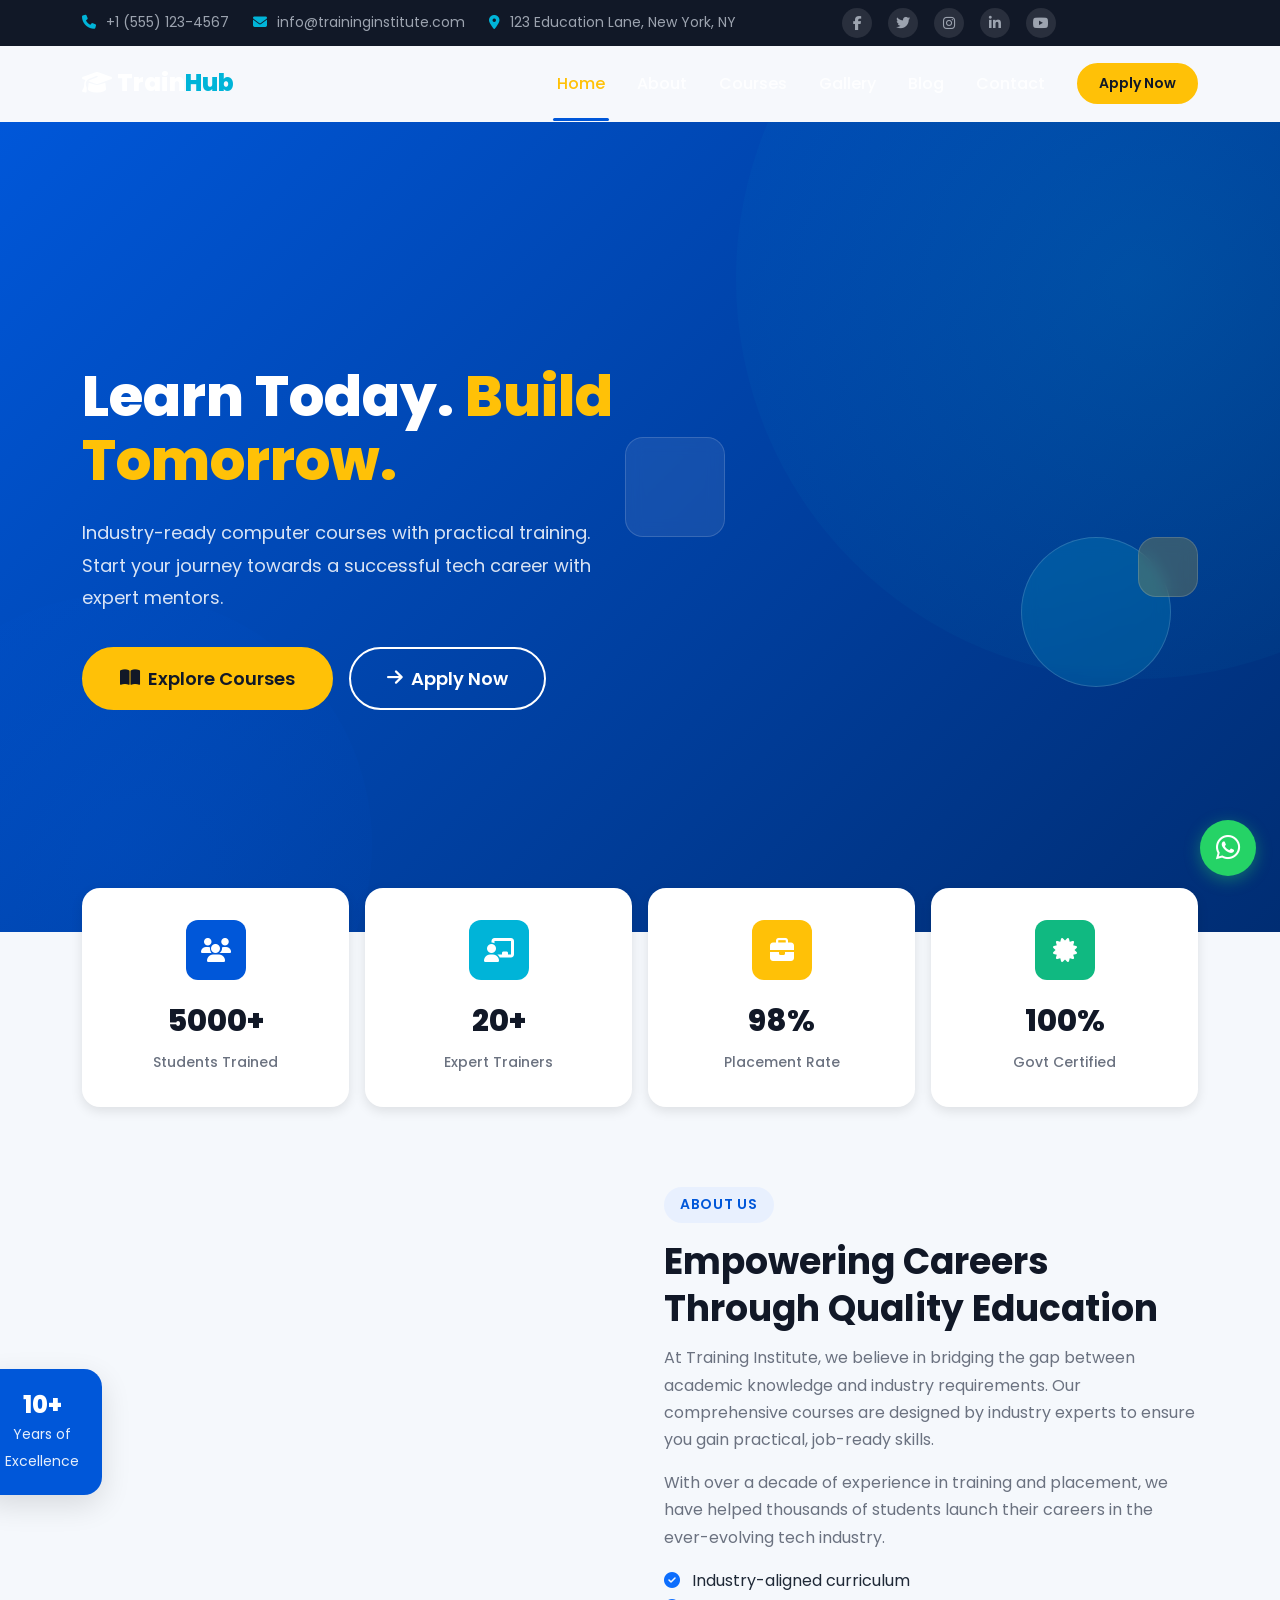
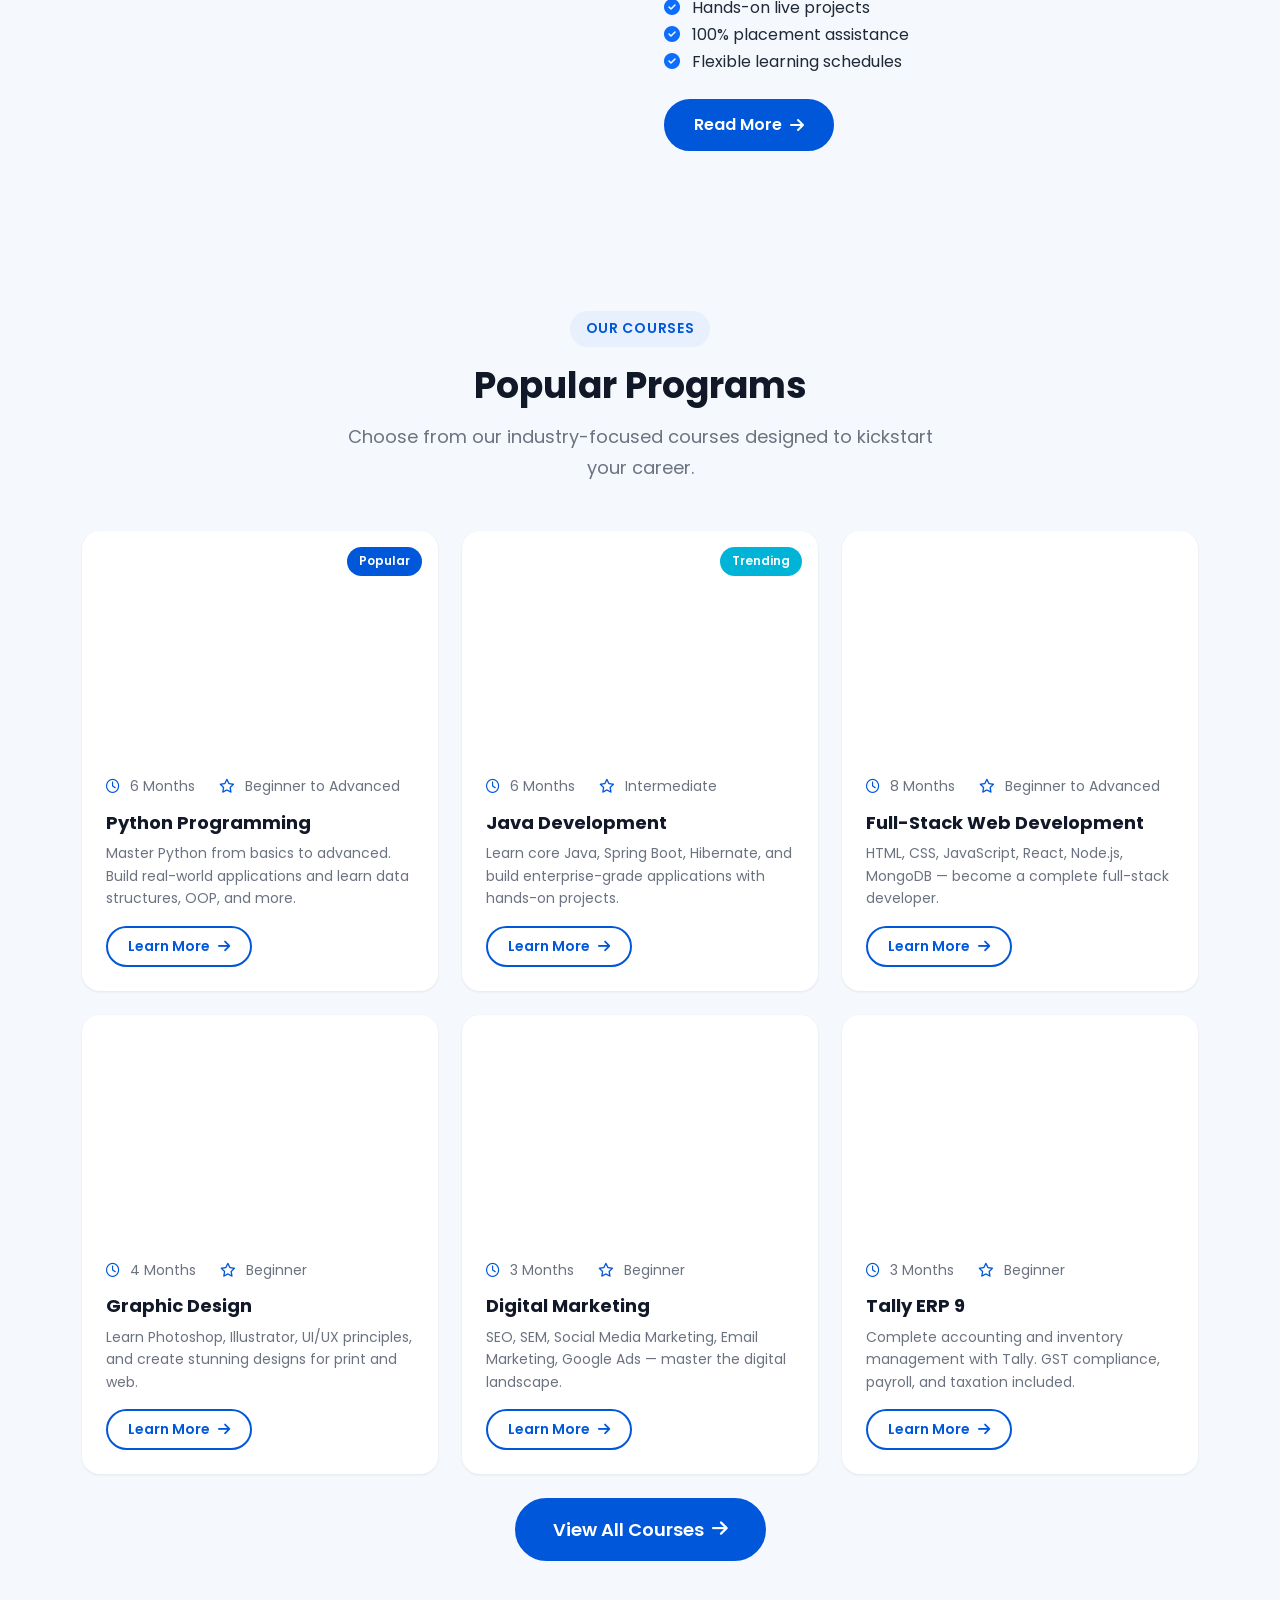
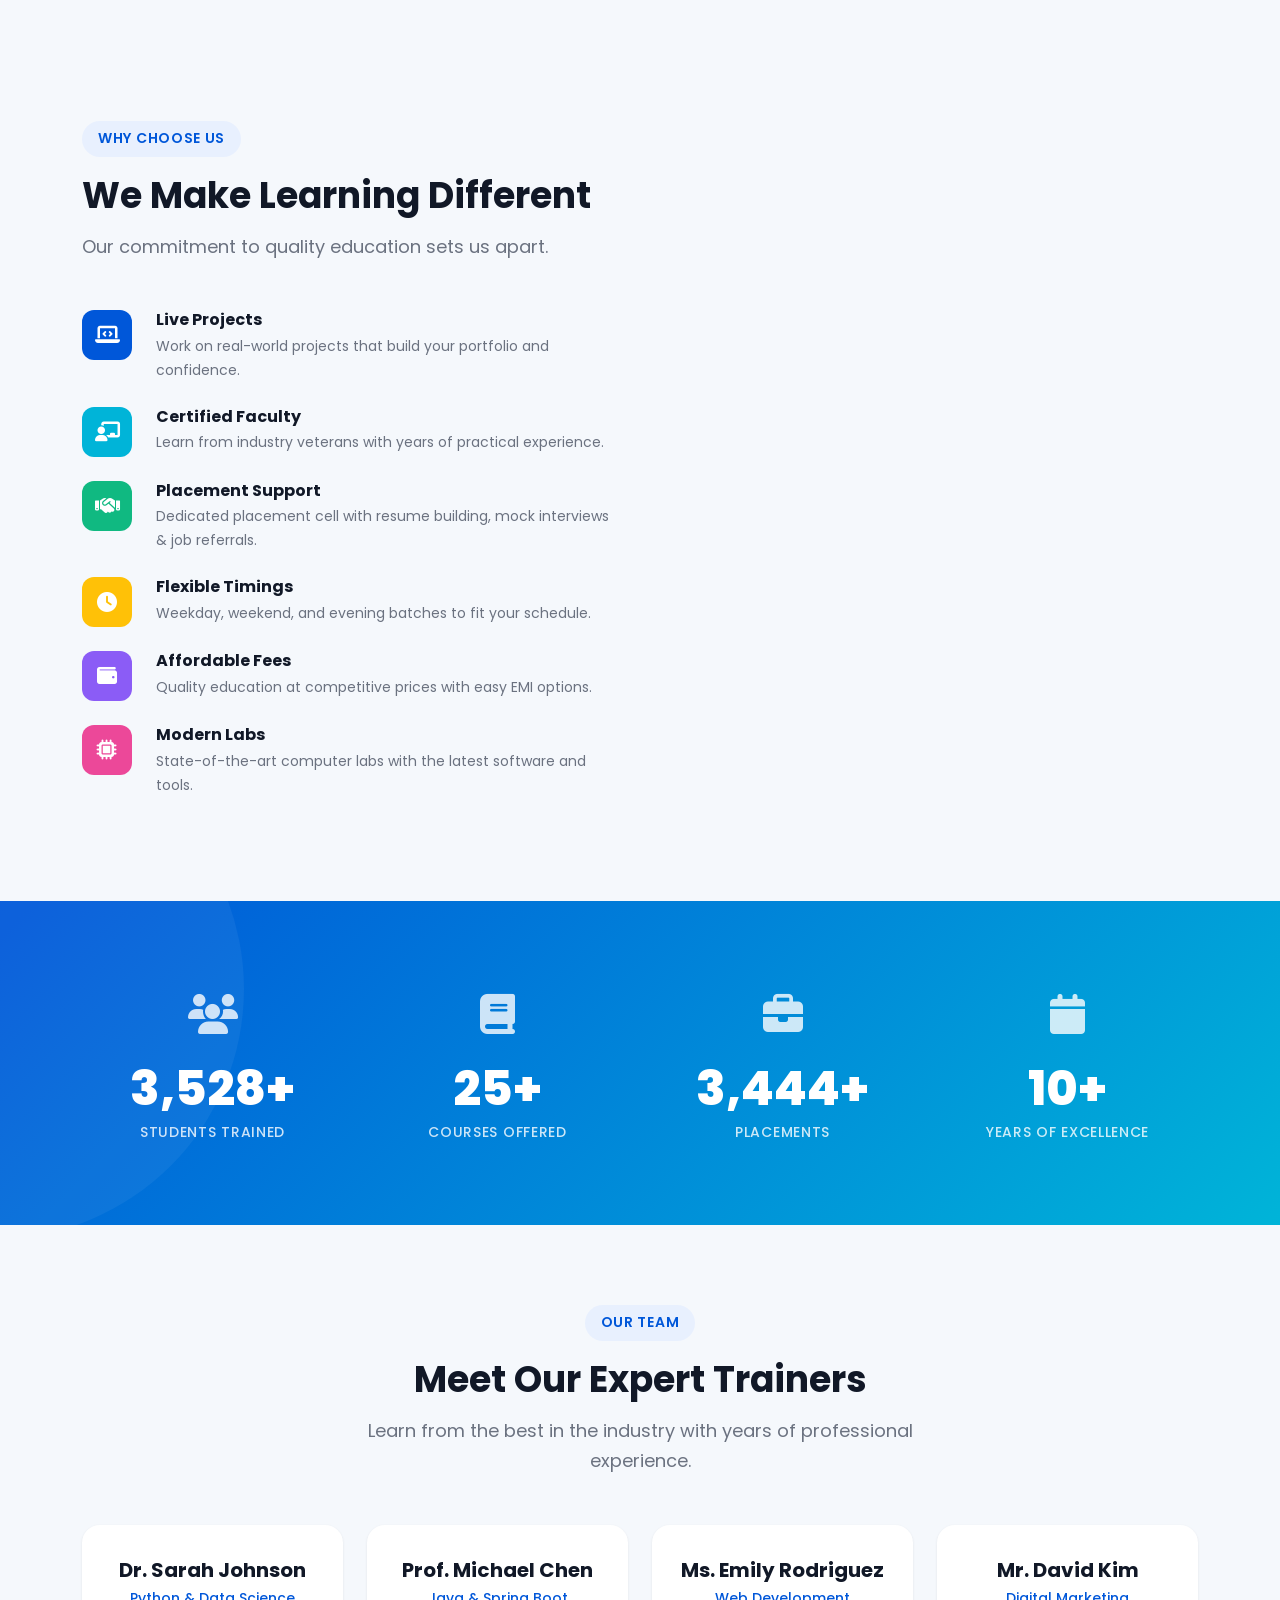
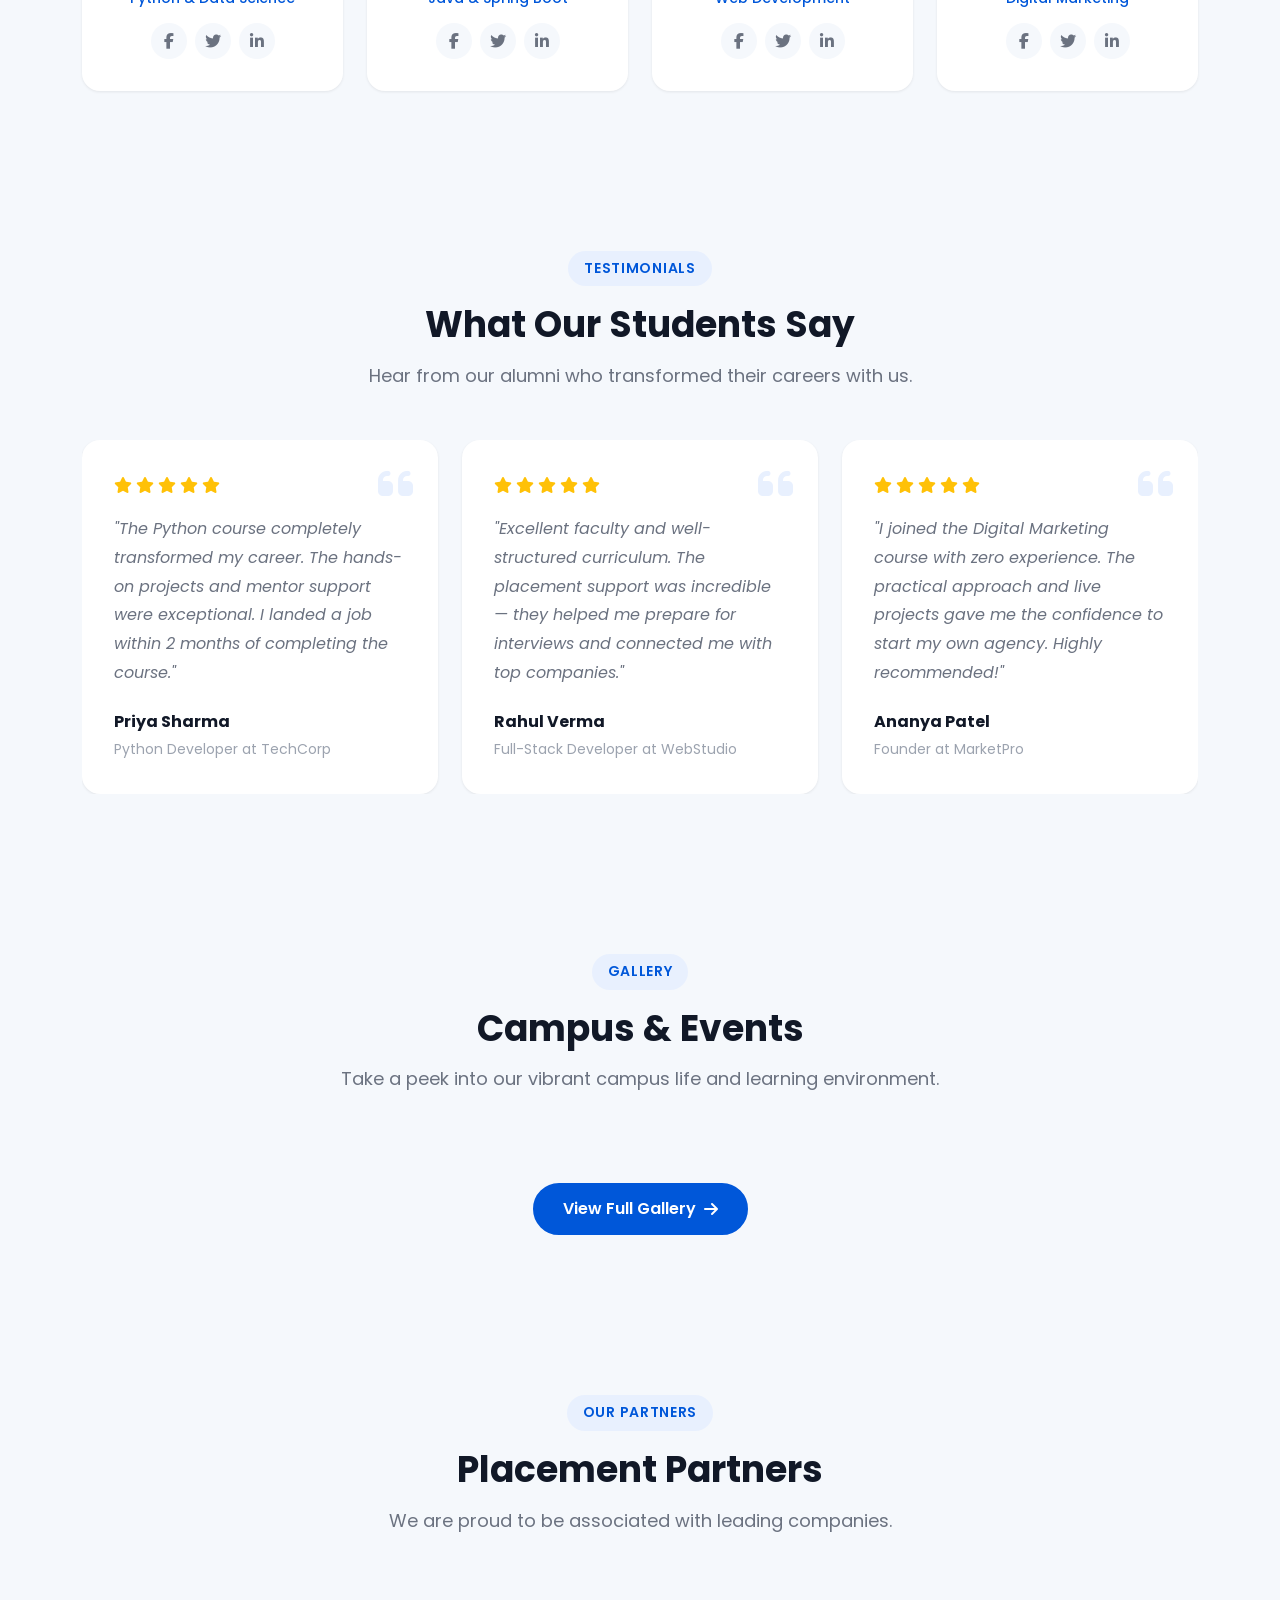
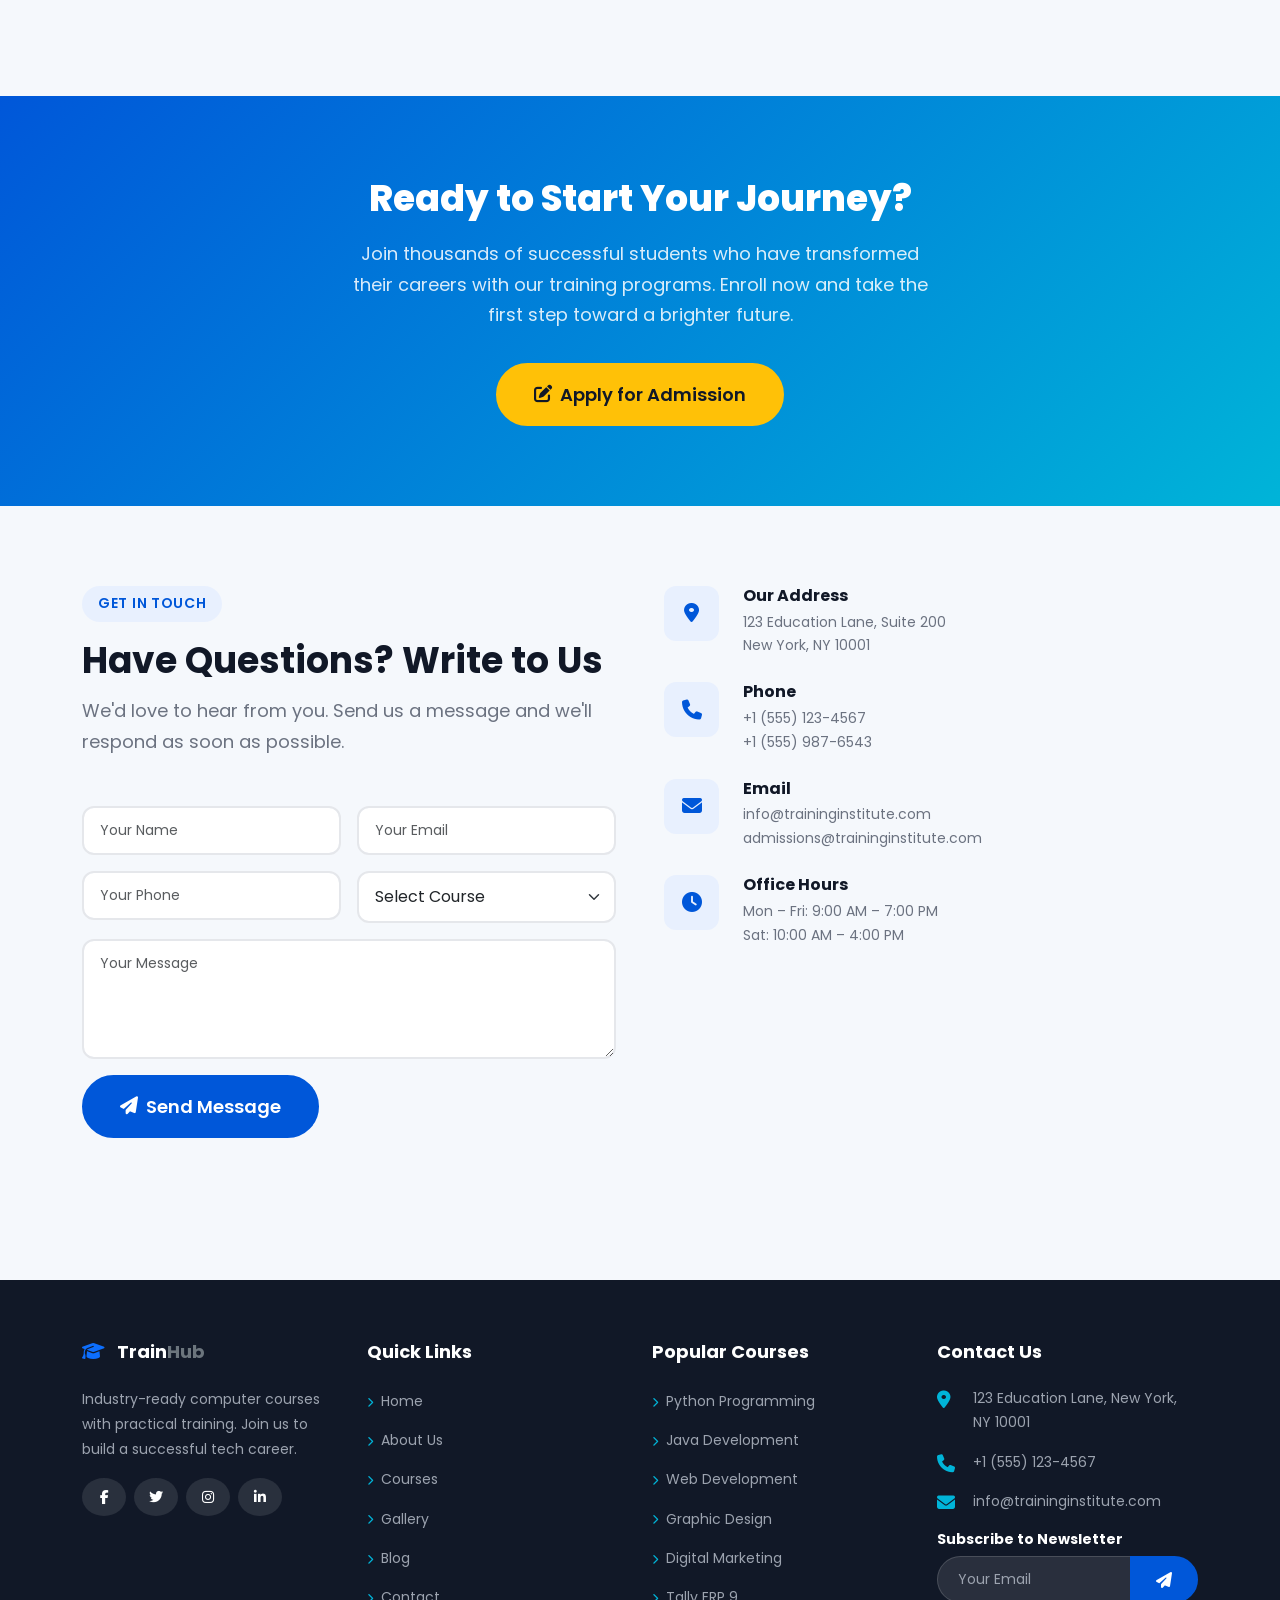
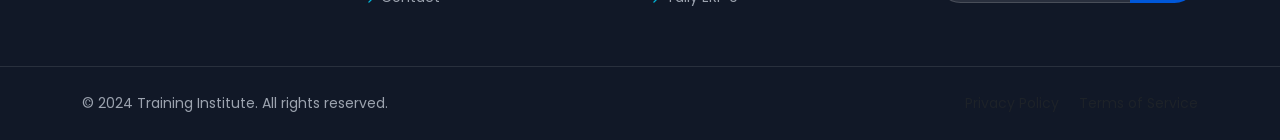
==== index.html @ 0fa5b9a8 "phase 1" ====
<!DOCTYPE html>
<html lang="en">
<head>
  <meta charset="UTF-8">
  <meta name="viewport" content="width=device-width, initial-scale=1.0">
  <meta name="description" content="Industry-ready computer courses with practical training. Join the leading training institute for Python, Java, Web Development and more.">
  <meta name="keywords" content="training institute, computer courses, python, java, web development, graphic design, digital marketing">
  <meta name="author" content="Training Institute">

  <!-- Open Graph -->
  <meta property="og:title" content="Training Institute - Learn Today. Build Tomorrow.">
  <meta property="og:description" content="Industry-ready computer courses with practical training.">
  <meta property="og:type" content="website">
  <meta property="og:url" content="https://traininginstitute.com">
  <meta property="og:image" content="assets/images/og-image.jpg">

  <!-- Favicon -->
  <link rel="icon" type="image/svg+xml" href="favicon.svg">

  <!-- Google Fonts: Poppins -->
  <link rel="preconnect" href="https://fonts.googleapis.com">
  <link rel="preconnect" href="https://fonts.gstatic.com" crossorigin>
  <link href="https://fonts.googleapis.com/css2?family=Poppins:wght@300;400;500;600;700;800;900&display=swap" rel="stylesheet">

  <!-- Bootstrap 5.3 CSS -->
  <link href="https://cdn.jsdelivr.net/npm/bootstrap@5.3.3/dist/css/bootstrap.min.css" rel="stylesheet">

  <!-- Font Awesome 6 -->
  <link rel="stylesheet" href="https://cdnjs.cloudflare.com/ajax/libs/font-awesome/6.5.1/css/all.min.css">

  <!-- Swiper CSS -->
  <link rel="stylesheet" href="https://cdn.jsdelivr.net/npm/swiper@11/swiper-bundle.min.css">

  <!-- AOS CSS -->
  <link href="https://unpkg.com/aos@2.3.1/dist/aos.css" rel="stylesheet">

  <!-- Main Stylesheet -->
  <link rel="stylesheet" href="assets/css/style.css">

  <title>Training Institute - Learn Today. Build Tomorrow.</title>
</head>
<body>

  <!-- ============================================================
       LOADING SPINNER (Preloader)
       ============================================================ -->
  <div class="loading-spinner">
    <div class="spinner"></div>
  </div>

  <!-- ============================================================
       TOP BAR
       ============================================================ -->
  <div class="top-bar d-none d-md-block">
    <div class="container">
      <div class="row align-items-center">
        <div class="col-md-8">
          <div class="contact-info">
            <span><i class="fa-solid fa-phone"></i> +1 (555) 123-4567</span>
            <span><i class="fa-solid fa-envelope"></i> info@traininginstitute.com</span>
            <span><i class="fa-solid fa-location-dot"></i> 123 Education Lane, New York, NY</span>
          </div>
        </div>
        <div class="col-md-4 text-end">
          <div class="social-links">
            <a href="#" aria-label="Facebook"><i class="fa-brands fa-facebook-f"></i></a>
            <a href="#" aria-label="Twitter"><i class="fa-brands fa-twitter"></i></a>
            <a href="#" aria-label="Instagram"><i class="fa-brands fa-instagram"></i></a>
            <a href="#" aria-label="LinkedIn"><i class="fa-brands fa-linkedin-in"></i></a>
            <a href="#" aria-label="YouTube"><i class="fa-brands fa-youtube"></i></a>
          </div>
        </div>
      </div>
    </div>
  </div>

  <!-- ============================================================
       NAVBAR (Sticky, Glassmorphism)
       ============================================================ -->
  <nav class="navbar navbar-expand-lg main-navbar" aria-label="Main navigation">
    <div class="container">
      <a class="navbar-brand" href="index.html">
        <i class="fa-solid fa-graduation-cap"></i> Train<span>Hub</span>
      </a>
      <button class="navbar-toggler" type="button" data-bs-toggle="collapse" data-bs-target="#mainNav" aria-controls="mainNav" aria-expanded="false" aria-label="Toggle navigation">
        <i class="fa-solid fa-bars"></i>
      </button>
      <div class="collapse navbar-collapse" id="mainNav">
        <ul class="navbar-nav ms-auto align-items-lg-center">
          <li class="nav-item"><a class="nav-link active" href="index.html">Home</a></li>
          <li class="nav-item"><a class="nav-link" href="about.html">About</a></li>
          <li class="nav-item"><a class="nav-link" href="courses.html">Courses</a></li>
          <li class="nav-item"><a class="nav-link" href="gallery.html">Gallery</a></li>
          <li class="nav-item"><a class="nav-link" href="blog.html">Blog</a></li>
          <li class="nav-item"><a class="nav-link" href="contact.html">Contact</a></li>
          <li class="nav-item nav-cta">
            <a href="contact.html" class="btn btn-accent btn-sm">Apply Now</a>
          </li>
        </ul>
      </div>
    </div>
  </nav>

  <!-- ============================================================
       SECTION 1: HERO
       ============================================================ -->
  <section class="hero-section" id="home">
    <div class="container">
      <div class="row align-items-center">
        <div class="col-lg-6">
          <div class="hero-content" data-aos="fade-up">
            <h1 class="hero-title">Learn Today. <span>Build Tomorrow.</span></h1>
            <p class="hero-text">
              Industry-ready computer courses with practical training. 
              Start your journey towards a successful tech career with expert mentors.
            </p>
            <div class="hero-buttons">
              <a href="courses.html" class="btn btn-accent btn-lg">
                <i class="fa-solid fa-book-open"></i> Explore Courses
              </a>
              <a href="contact.html" class="btn btn-secondary btn-lg">
                <i class="fa-solid fa-arrow-right"></i> Apply Now
              </a>
            </div>
          </div>
        </div>
        <div class="col-lg-6">
          <div class="hero-image" data-aos="fade-left" data-aos-delay="200">
            <img src="assets/images/hero-student.jpg" alt="Students learning" onerror="this.style.display='none'">
            <div class="hero-shape hero-shape-1"></div>
            <div class="hero-shape hero-shape-2"></div>
            <div class="hero-shape hero-shape-3"></div>
          </div>
        </div>
      </div>
    </div>
  </section>

  <!-- ============================================================
       SECTION 2: TRUST STRIP (Features/Stats)
       ============================================================ -->
  <section class="trust-strip">
    <div class="container">
      <div class="row g-3">
        <div class="col-6 col-md-3" data-aos="fade-up" data-aos-delay="0">
          <div class="trust-card">
            <div class="trust-icon blue"><i class="fa-solid fa-users"></i></div>
            <div class="trust-number">5000+</div>
            <div class="trust-label">Students Trained</div>
          </div>
        </div>
        <div class="col-6 col-md-3" data-aos="fade-up" data-aos-delay="100">
          <div class="trust-card">
            <div class="trust-icon cyan"><i class="fa-solid fa-chalkboard-user"></i></div>
            <div class="trust-number">20+</div>
            <div class="trust-label">Expert Trainers</div>
          </div>
        </div>
        <div class="col-6 col-md-3" data-aos="fade-up" data-aos-delay="200">
          <div class="trust-card">
            <div class="trust-icon amber"><i class="fa-solid fa-briefcase"></i></div>
            <div class="trust-number">98%</div>
            <div class="trust-label">Placement Rate</div>
          </div>
        </div>
        <div class="col-6 col-md-3" data-aos="fade-up" data-aos-delay="300">
          <div class="trust-card">
            <div class="trust-icon green"><i class="fa-solid fa-certificate"></i></div>
            <div class="trust-number">100%</div>
            <div class="trust-label">Govt Certified</div>
          </div>
        </div>
      </div>
    </div>
  </section>

  <!-- ============================================================
       SECTION 3: ABOUT
       ============================================================ -->
  <section class="section" id="about">
    <div class="container">
      <div class="row align-items-center g-5">
        <div class="col-lg-6" data-aos="fade-right">
          <div class="about-image-wrapper">
            <img src="assets/images/about-institute.jpg" alt="About our institute" onerror="this.style.display='none'">
            <div class="experience-badge">
              <h3>10+</h3>
              <span>Years of Excellence</span>
            </div>
          </div>
        </div>
        <div class="col-lg-6" data-aos="fade-left" data-aos-delay="100">
          <span class="section-tag">About Us</span>
          <h2 class="section-title">Empowering Careers Through Quality Education</h2>
          <p>At Training Institute, we believe in bridging the gap between academic knowledge and industry requirements. Our comprehensive courses are designed by industry experts to ensure you gain practical, job-ready skills.</p>
          <p>With over a decade of experience in training and placement, we have helped thousands of students launch their careers in the ever-evolving tech industry.</p>
          <ul class="mb-4">
            <li><i class="fa-solid fa-check-circle text-primary me-2"></i> Industry-aligned curriculum</li>
            <li><i class="fa-solid fa-check-circle text-primary me-2"></i> Hands-on live projects</li>
            <li><i class="fa-solid fa-check-circle text-primary me-2"></i> 100% placement assistance</li>
            <li><i class="fa-solid fa-check-circle text-primary me-2"></i> Flexible learning schedules</li>
          </ul>
          <a href="about.html" class="btn btn-primary">Read More <i class="fa-solid fa-arrow-right"></i></a>
        </div>
      </div>
    </div>
  </section>

  <!-- ============================================================
       SECTION 4: POPULAR COURSES
       ============================================================ -->
  <section class="section section-bg-gray" id="courses">
    <div class="container">
      <div class="text-center" data-aos="fade-up">
        <span class="section-tag">Our Courses</span>
        <h2 class="section-title">Popular Programs</h2>
        <p class="section-subtitle">Choose from our industry-focused courses designed to kickstart your career.</p>
      </div>
      <div class="row g-4">
        <!-- Course 1 -->
        <div class="col-md-6 col-lg-4" data-aos="fade-up" data-aos-delay="0">
          <div class="course-card">
            <div class="course-image">
              <img src="assets/images/course-python.jpg" alt="Python Programming" onerror="this.style.display='none'">
              <span class="course-badge">Popular</span>
            </div>
            <div class="course-body">
              <div class="course-meta">
                <span><i class="fa-regular fa-clock"></i> 6 Months</span>
                <span><i class="fa-regular fa-star"></i> Beginner to Advanced</span>
              </div>
              <h5 class="course-title">Python Programming</h5>
              <p class="course-description">Master Python from basics to advanced. Build real-world applications and learn data structures, OOP, and more.</p>
              <a href="course-details.html" class="btn btn-outline-primary btn-sm">Learn More <i class="fa-solid fa-arrow-right"></i></a>
            </div>
          </div>
        </div>
        <!-- Course 2 -->
        <div class="col-md-6 col-lg-4" data-aos="fade-up" data-aos-delay="100">
          <div class="course-card">
            <div class="course-image">
              <img src="assets/images/course-java.jpg" alt="Java Programming" onerror="this.style.display='none'">
              <span class="course-badge" style="background:var(--color-secondary);">Trending</span>
            </div>
            <div class="course-body">
              <div class="course-meta">
                <span><i class="fa-regular fa-clock"></i> 6 Months</span>
                <span><i class="fa-regular fa-star"></i> Intermediate</span>
              </div>
              <h5 class="course-title">Java Development</h5>
              <p class="course-description">Learn core Java, Spring Boot, Hibernate, and build enterprise-grade applications with hands-on projects.</p>
              <a href="course-details.html" class="btn btn-outline-primary btn-sm">Learn More <i class="fa-solid fa-arrow-right"></i></a>
            </div>
          </div>
        </div>
        <!-- Course 3 -->
        <div class="col-md-6 col-lg-4" data-aos="fade-up" data-aos-delay="200">
          <div class="course-card">
            <div class="course-image">
              <img src="assets/images/course-web.jpg" alt="Web Development" onerror="this.style.display='none'">
            </div>
            <div class="course-body">
              <div class="course-meta">
                <span><i class="fa-regular fa-clock"></i> 8 Months</span>
                <span><i class="fa-regular fa-star"></i> Beginner to Advanced</span>
              </div>
              <h5 class="course-title">Full-Stack Web Development</h5>
              <p class="course-description">HTML, CSS, JavaScript, React, Node.js, MongoDB — become a complete full-stack developer.</p>
              <a href="course-details.html" class="btn btn-outline-primary btn-sm">Learn More <i class="fa-solid fa-arrow-right"></i></a>
            </div>
          </div>
        </div>
        <!-- Course 4 -->
        <div class="col-md-6 col-lg-4" data-aos="fade-up" data-aos-delay="0">
          <div class="course-card">
            <div class="course-image">
              <img src="assets/images/course-design.jpg" alt="Graphic Design" onerror="this.style.display='none'">
            </div>
            <div class="course-body">
              <div class="course-meta">
                <span><i class="fa-regular fa-clock"></i> 4 Months</span>
                <span><i class="fa-regular fa-star"></i> Beginner</span>
              </div>
              <h5 class="course-title">Graphic Design</h5>
              <p class="course-description">Learn Photoshop, Illustrator, UI/UX principles, and create stunning designs for print and web.</p>
              <a href="course-details.html" class="btn btn-outline-primary btn-sm">Learn More <i class="fa-solid fa-arrow-right"></i></a>
            </div>
          </div>
        </div>
        <!-- Course 5 -->
        <div class="col-md-6 col-lg-4" data-aos="fade-up" data-aos-delay="100">
          <div class="course-card">
            <div class="course-image">
              <img src="assets/images/course-marketing.jpg" alt="Digital Marketing" onerror="this.style.display='none'">
            </div>
            <div class="course-body">
              <div class="course-meta">
                <span><i class="fa-regular fa-clock"></i> 3 Months</span>
                <span><i class="fa-regular fa-star"></i> Beginner</span>
              </div>
              <h5 class="course-title">Digital Marketing</h5>
              <p class="course-description">SEO, SEM, Social Media Marketing, Email Marketing, Google Ads — master the digital landscape.</p>
              <a href="course-details.html" class="btn btn-outline-primary btn-sm">Learn More <i class="fa-solid fa-arrow-right"></i></a>
            </div>
          </div>
        </div>
        <!-- Course 6 -->
        <div class="col-md-6 col-lg-4" data-aos="fade-up" data-aos-delay="200">
          <div class="course-card">
            <div class="course-image">
              <img src="assets/images/course-tally.jpg" alt="Tally ERP 9" onerror="this.style.display='none'">
            </div>
            <div class="course-body">
              <div class="course-meta">
                <span><i class="fa-regular fa-clock"></i> 3 Months</span>
                <span><i class="fa-regular fa-star"></i> Beginner</span>
              </div>
              <h5 class="course-title">Tally ERP 9</h5>
              <p class="course-description">Complete accounting and inventory management with Tally. GST compliance, payroll, and taxation included.</p>
              <a href="course-details.html" class="btn btn-outline-primary btn-sm">Learn More <i class="fa-solid fa-arrow-right"></i></a>
            </div>
          </div>
        </div>
      </div>
      <div class="text-center mt-4" data-aos="fade-up">
        <a href="courses.html" class="btn btn-primary btn-lg">View All Courses <i class="fa-solid fa-arrow-right"></i></a>
      </div>
    </div>
  </section>

  <!-- ============================================================
       SECTION 5: WHY CHOOSE US
       ============================================================ -->
  <section class="section" id="why-choose-us">
    <div class="container">
      <div class="row align-items-center g-5">
        <div class="col-lg-6" data-aos="fade-right">
          <span class="section-tag">Why Choose Us</span>
          <h2 class="section-title">We Make Learning Different</h2>
          <p class="section-subtitle section-subtitle--left">Our commitment to quality education sets us apart.</p>

          <div class="why-item">
            <div class="why-icon blue"><i class="fa-solid fa-laptop-code"></i></div>
            <div>
              <h6>Live Projects</h6>
              <p>Work on real-world projects that build your portfolio and confidence.</p>
            </div>
          </div>
          <div class="why-item">
            <div class="why-icon cyan"><i class="fa-solid fa-chalkboard-user"></i></div>
            <div>
              <h6>Certified Faculty</h6>
              <p>Learn from industry veterans with years of practical experience.</p>
            </div>
          </div>
          <div class="why-item">
            <div class="why-icon green"><i class="fa-solid fa-handshake"></i></div>
            <div>
              <h6>Placement Support</h6>
              <p>Dedicated placement cell with resume building, mock interviews & job referrals.</p>
            </div>
          </div>
          <div class="why-item">
            <div class="why-icon amber"><i class="fa-solid fa-clock"></i></div>
            <div>
              <h6>Flexible Timings</h6>
              <p>Weekday, weekend, and evening batches to fit your schedule.</p>
            </div>
          </div>
          <div class="why-item">
            <div class="why-icon purple"><i class="fa-solid fa-wallet"></i></div>
            <div>
              <h6>Affordable Fees</h6>
              <p>Quality education at competitive prices with easy EMI options.</p>
            </div>
          </div>
          <div class="why-item">
            <div class="why-icon pink"><i class="fa-solid fa-microchip"></i></div>
            <div>
              <h6>Modern Labs</h6>
              <p>State-of-the-art computer labs with the latest software and tools.</p>
            </div>
          </div>
        </div>
        <div class="col-lg-6" data-aos="fade-left" data-aos-delay="100">
          <img src="assets/images/why-choose-us.jpg" alt="Why choose us" class="w-100 rounded-4 shadow-lg" onerror="this.style.display='none'">
        </div>
      </div>
    </div>
  </section>

  <!-- ============================================================
       SECTION 6: STATISTICS (Counters)
       ============================================================ -->
  <section class="statistics-section" id="statistics">
    <div class="container">
      <div class="row g-4">
        <div class="col-6 col-lg-3" data-aos="zoom-in" data-aos-delay="0">
          <div class="stat-card">
            <div class="stat-icon"><i class="fa-solid fa-users"></i></div>
            <div class="stat-number" data-target="5000" data-suffix="+">0</div>
            <div class="stat-label">Students Trained</div>
          </div>
        </div>
        <div class="col-6 col-lg-3" data-aos="zoom-in" data-aos-delay="100">
          <div class="stat-card">
            <div class="stat-icon"><i class="fa-solid fa-book"></i></div>
            <div class="stat-number" data-target="25" data-suffix="+">0</div>
            <div class="stat-label">Courses Offered</div>
          </div>
        </div>
        <div class="col-6 col-lg-3" data-aos="zoom-in" data-aos-delay="200">
          <div class="stat-card">
            <div class="stat-icon"><i class="fa-solid fa-briefcase"></i></div>
            <div class="stat-number" data-target="4900" data-suffix="+">0</div>
            <div class="stat-label">Placements</div>
          </div>
        </div>
        <div class="col-6 col-lg-3" data-aos="zoom-in" data-aos-delay="300">
          <div class="stat-card">
            <div class="stat-icon"><i class="fa-solid fa-calendar"></i></div>
            <div class="stat-number" data-target="10" data-suffix="+">0</div>
            <div class="stat-label">Years of Excellence</div>
          </div>
        </div>
      </div>
    </div>
  </section>

  <!-- ============================================================
       SECTION 7: TRAINERS
       ============================================================ -->
  <section class="section" id="trainers">
    <div class="container">
      <div class="text-center" data-aos="fade-up">
        <span class="section-tag">Our Team</span>
        <h2 class="section-title">Meet Our Expert Trainers</h2>
        <p class="section-subtitle">Learn from the best in the industry with years of professional experience.</p>
      </div>
      <div class="row g-4">
        <div class="col-sm-6 col-lg-3" data-aos="fade-up" data-aos-delay="0">
          <div class="trainer-card">
            <img src="assets/images/trainer-1.jpg" alt="Trainer" class="trainer-image" onerror="this.style.display='none'">
            <h5>Dr. Sarah Johnson</h5>
            <p class="trainer-designation">Python & Data Science</p>
            <div class="trainer-social">
              <a href="#" aria-label="Facebook"><i class="fa-brands fa-facebook-f"></i></a>
              <a href="#" aria-label="Twitter"><i class="fa-brands fa-twitter"></i></a>
              <a href="#" aria-label="LinkedIn"><i class="fa-brands fa-linkedin-in"></i></a>
            </div>
          </div>
        </div>
        <div class="col-sm-6 col-lg-3" data-aos="fade-up" data-aos-delay="100">
          <div class="trainer-card">
            <img src="assets/images/trainer-2.jpg" alt="Trainer" class="trainer-image" onerror="this.style.display='none'">
            <h5>Prof. Michael Chen</h5>
            <p class="trainer-designation">Java & Spring Boot</p>
            <div class="trainer-social">
              <a href="#" aria-label="Facebook"><i class="fa-brands fa-facebook-f"></i></a>
              <a href="#" aria-label="Twitter"><i class="fa-brands fa-twitter"></i></a>
              <a href="#" aria-label="LinkedIn"><i class="fa-brands fa-linkedin-in"></i></a>
            </div>
          </div>
        </div>
        <div class="col-sm-6 col-lg-3" data-aos="fade-up" data-aos-delay="200">
          <div class="trainer-card">
            <img src="assets/images/trainer-3.jpg" alt="Trainer" class="trainer-image" onerror="this.style.display='none'">
            <h5>Ms. Emily Rodriguez</h5>
            <p class="trainer-designation">Web Development</p>
            <div class="trainer-social">
              <a href="#" aria-label="Facebook"><i class="fa-brands fa-facebook-f"></i></a>
              <a href="#" aria-label="Twitter"><i class="fa-brands fa-twitter"></i></a>
              <a href="#" aria-label="LinkedIn"><i class="fa-brands fa-linkedin-in"></i></a>
            </div>
          </div>
        </div>
        <div class="col-sm-6 col-lg-3" data-aos="fade-up" data-aos-delay="300">
          <div class="trainer-card">
            <img src="assets/images/trainer-4.jpg" alt="Trainer" class="trainer-image" onerror="this.style.display='none'">
            <h5>Mr. David Kim</h5>
            <p class="trainer-designation">Digital Marketing</p>
            <div class="trainer-social">
              <a href="#" aria-label="Facebook"><i class="fa-brands fa-facebook-f"></i></a>
              <a href="#" aria-label="Twitter"><i class="fa-brands fa-twitter"></i></a>
              <a href="#" aria-label="LinkedIn"><i class="fa-brands fa-linkedin-in"></i></a>
            </div>
          </div>
        </div>
      </div>
    </div>
  </section>

  <!-- ============================================================
       SECTION 8: TESTIMONIALS (Carousel)
       ============================================================ -->
  <section class="section section-bg-gray" id="testimonials">
    <div class="container">
      <div class="text-center" data-aos="fade-up">
        <span class="section-tag">Testimonials</span>
        <h2 class="section-title">What Our Students Say</h2>
        <p class="section-subtitle">Hear from our alumni who transformed their careers with us.</p>
      </div>
      <div class="testimonial-slider swiper" data-aos="fade-up">
        <div class="swiper-wrapper">
          <div class="swiper-slide">
            <div class="testimonial-card">
              <div class="testimonial-rating">
                <i class="fa-solid fa-star"></i>
                <i class="fa-solid fa-star"></i>
                <i class="fa-solid fa-star"></i>
                <i class="fa-solid fa-star"></i>
                <i class="fa-solid fa-star"></i>
              </div>
              <p class="testimonial-text">"The Python course completely transformed my career. The hands-on projects and mentor support were exceptional. I landed a job within 2 months of completing the course."</p>
              <div class="testimonial-author">
                <img src="assets/images/student-1.jpg" alt="Student" onerror="this.style.display='none'">
                <div>
                  <h6>Priya Sharma</h6>
                  <span>Python Developer at TechCorp</span>
                </div>
              </div>
            </div>
          </div>
          <div class="swiper-slide">
            <div class="testimonial-card">
              <div class="testimonial-rating">
                <i class="fa-solid fa-star"></i>
                <i class="fa-solid fa-star"></i>
                <i class="fa-solid fa-star"></i>
                <i class="fa-solid fa-star"></i>
                <i class="fa-solid fa-star"></i>
              </div>
              <p class="testimonial-text">"Excellent faculty and well-structured curriculum. The placement support was incredible — they helped me prepare for interviews and connected me with top companies."</p>
              <div class="testimonial-author">
                <img src="assets/images/student-2.jpg" alt="Student" onerror="this.style.display='none'">
                <div>
                  <h6>Rahul Verma</h6>
                  <span>Full-Stack Developer at WebStudio</span>
                </div>
              </div>
            </div>
          </div>
          <div class="swiper-slide">
            <div class="testimonial-card">
              <div class="testimonial-rating">
                <i class="fa-solid fa-star"></i>
                <i class="fa-solid fa-star"></i>
                <i class="fa-solid fa-star"></i>
                <i class="fa-solid fa-star"></i>
                <i class="fa-solid fa-star"></i>
              </div>
              <p class="testimonial-text">"I joined the Digital Marketing course with zero experience. The practical approach and live projects gave me the confidence to start my own agency. Highly recommended!"</p>
              <div class="testimonial-author">
                <img src="assets/images/student-3.jpg" alt="Student" onerror="this.style.display='none'">
                <div>
                  <h6>Ananya Patel</h6>
                  <span>Founder at MarketPro</span>
                </div>
              </div>
            </div>
          </div>
        </div>
        <div class="swiper-pagination mt-4"></div>
      </div>
    </div>
  </section>

  <!-- ============================================================
       SECTION 9: GALLERY
       ============================================================ -->
  <section class="section" id="gallery">
    <div class="container">
      <div class="text-center" data-aos="fade-up">
        <span class="section-tag">Gallery</span>
        <h2 class="section-title">Campus & Events</h2>
        <p class="section-subtitle">Take a peek into our vibrant campus life and learning environment.</p>
      </div>
      <div class="row g-3">
        <div class="col-sm-6 col-lg-4" data-aos="zoom-in" data-aos-delay="0">
          <div class="gallery-item">
            <img src="assets/images/gallery-1.jpg" alt="Gallery Image" onerror="this.style.display='none'">
            <div class="gallery-overlay"><i class="fa-solid fa-expand"></i></div>
          </div>
        </div>
        <div class="col-sm-6 col-lg-4" data-aos="zoom-in" data-aos-delay="100">
          <div class="gallery-item">
            <img src="assets/images/gallery-2.jpg" alt="Gallery Image" onerror="this.style.display='none'">
            <div class="gallery-overlay"><i class="fa-solid fa-expand"></i></div>
          </div>
        </div>
        <div class="col-sm-6 col-lg-4" data-aos="zoom-in" data-aos-delay="200">
          <div class="gallery-item">
            <img src="assets/images/gallery-3.jpg" alt="Gallery Image" onerror="this.style.display='none'">
            <div class="gallery-overlay"><i class="fa-solid fa-expand"></i></div>
          </div>
        </div>
        <div class="col-sm-6 col-lg-4" data-aos="zoom-in" data-aos-delay="0">
          <div class="gallery-item">
            <img src="assets/images/gallery-4.jpg" alt="Gallery Image" onerror="this.style.display='none'">
            <div class="gallery-overlay"><i class="fa-solid fa-expand"></i></div>
          </div>
        </div>
        <div class="col-sm-6 col-lg-4" data-aos="zoom-in" data-aos-delay="100">
          <div class="gallery-item">
            <img src="assets/images/gallery-5.jpg" alt="Gallery Image" onerror="this.style.display='none'">
            <div class="gallery-overlay"><i class="fa-solid fa-expand"></i></div>
          </div>
        </div>
        <div class="col-sm-6 col-lg-4" data-aos="zoom-in" data-aos-delay="200">
          <div class="gallery-item">
            <img src="assets/images/gallery-6.jpg" alt="Gallery Image" onerror="this.style.display='none'">
            <div class="gallery-overlay"><i class="fa-solid fa-expand"></i></div>
          </div>
        </div>
      </div>
      <div class="text-center mt-4" data-aos="fade-up">
        <a href="gallery.html" class="btn btn-primary">View Full Gallery <i class="fa-solid fa-arrow-right"></i></a>
      </div>
    </div>
  </section>

  <!-- ============================================================
       SECTION 10: PLACEMENT PARTNERS
       ============================================================ -->
  <section class="section section-bg-gray" id="partners">
    <div class="container">
      <div class="text-center" data-aos="fade-up">
        <span class="section-tag">Our Partners</span>
        <h2 class="section-title">Placement Partners</h2>
        <p class="section-subtitle">We are proud to be associated with leading companies.</p>
      </div>
      <div class="partner-slider swiper" data-aos="fade-up">
        <div class="swiper-wrapper">
          <div class="swiper-slide text-center py-3">
            <img src="assets/images/partner-1.png" alt="Partner" style="height:50px;filter:grayscale(1);opacity:0.5;" onerror="this.style.display='none'">
          </div>
          <div class="swiper-slide text-center py-3">
            <img src="assets/images/partner-2.png" alt="Partner" style="height:50px;filter:grayscale(1);opacity:0.5;" onerror="this.style.display='none'">
          </div>
          <div class="swiper-slide text-center py-3">
            <img src="assets/images/partner-3.png" alt="Partner" style="height:50px;filter:grayscale(1);opacity:0.5;" onerror="this.style.display='none'">
          </div>
          <div class="swiper-slide text-center py-3">
            <img src="assets/images/partner-4.png" alt="Partner" style="height:50px;filter:grayscale(1);opacity:0.5;" onerror="this.style.display='none'">
          </div>
          <div class="swiper-slide text-center py-3">
            <img src="assets/images/partner-5.png" alt="Partner" style="height:50px;filter:grayscale(1);opacity:0.5;" onerror="this.style.display='none'">
          </div>
          <div class="swiper-slide text-center py-3">
            <img src="assets/images/partner-6.png" alt="Partner" style="height:50px;filter:grayscale(1);opacity:0.5;" onerror="this.style.display='none'">
          </div>
        </div>
      </div>
    </div>
  </section>

  <!-- ============================================================
       SECTION 11: ADMISSION CTA
       ============================================================ -->
  <section class="cta-section" id="admission-cta">
    <div class="container">
      <div class="row justify-content-center">
        <div class="col-lg-8" data-aos="fade-up">
          <h2>Ready to Start Your Journey?</h2>
          <p>Join thousands of successful students who have transformed their careers with our training programs. Enroll now and take the first step toward a brighter future.</p>
          <a href="contact.html" class="btn btn-accent btn-lg">
            <i class="fa-solid fa-pen-to-square"></i> Apply for Admission
          </a>
        </div>
      </div>
    </div>
  </section>

  <!-- ============================================================
       SECTION 12: CONTACT / ENQUIRY FORM
       ============================================================ -->
  <section class="section" id="contact">
    <div class="container">
      <div class="row g-5">
        <div class="col-lg-6" data-aos="fade-right">
          <span class="section-tag">Get in Touch</span>
          <h2 class="section-title">Have Questions? Write to Us</h2>
          <p class="section-subtitle section-subtitle--left">We'd love to hear from you. Send us a message and we'll respond as soon as possible.</p>

          <form class="needs-validation" novalidate>
            <div class="row g-3">
              <div class="col-md-6">
                <input type="text" class="form-control" placeholder="Your Name" required>
                <div class="invalid-feedback">Please enter your name.</div>
              </div>
              <div class="col-md-6">
                <input type="email" class="form-control" placeholder="Your Email" required>
                <div class="invalid-feedback">Please enter a valid email.</div>
              </div>
              <div class="col-md-6">
                <input type="tel" class="form-control" placeholder="Your Phone" required>
                <div class="invalid-feedback">Please enter your phone number.</div>
              </div>
              <div class="col-md-6">
                <select class="form-select" required>
                  <option value="" disabled selected>Select Course</option>
                  <option value="python">Python Programming</option>
                  <option value="java">Java Development</option>
                  <option value="web">Web Development</option>
                  <option value="design">Graphic Design</option>
                  <option value="marketing">Digital Marketing</option>
                  <option value="tally">Tally ERP 9</option>
                </select>
                <div class="invalid-feedback">Please select a course.</div>
              </div>
              <div class="col-12">
                <textarea class="form-control" placeholder="Your Message" rows="4" required></textarea>
                <div class="invalid-feedback">Please enter your message.</div>
              </div>
              <div class="col-12">
                <button type="submit" class="btn btn-primary btn-lg">
                  <i class="fa-solid fa-paper-plane"></i> Send Message
                </button>
              </div>
            </div>
          </form>
        </div>
        <div class="col-lg-6" data-aos="fade-left" data-aos-delay="100">
          <div class="contact-info-card">
            <div class="contact-icon"><i class="fa-solid fa-location-dot"></i></div>
            <div>
              <h6>Our Address</h6>
              <p>123 Education Lane, Suite 200<br>New York, NY 10001</p>
            </div>
          </div>
          <div class="contact-info-card">
            <div class="contact-icon"><i class="fa-solid fa-phone"></i></div>
            <div>
              <h6>Phone</h6>
              <p>+1 (555) 123-4567<br>+1 (555) 987-6543</p>
            </div>
          </div>
          <div class="contact-info-card">
            <div class="contact-icon"><i class="fa-solid fa-envelope"></i></div>
            <div>
              <h6>Email</h6>
              <p>info@traininginstitute.com<br>admissions@traininginstitute.com</p>
            </div>
          </div>
          <div class="contact-info-card">
            <div class="contact-icon"><i class="fa-solid fa-clock"></i></div>
            <div>
              <h6>Office Hours</h6>
              <p>Mon – Fri: 9:00 AM – 7:00 PM<br>Sat: 10:00 AM – 4:00 PM</p>
            </div>
          </div>
          <!-- Google Map Placeholder -->
          <div class="mt-3">
            <iframe 
              src="https://www.google.com/maps/embed?pb=!1m18!1m12!1m3!1d3022.1422937950147!2d-73.98731968459376!3d40.75889497932781!2m3!1f0!2f0!3f0!3m2!1i1024!2i768!4f13.1!3m3!1m2!1s0x89c25855c6480299%3A0x55194ec5a1ae072e!2sTimes%20Square!5e0!3m2!1sen!2sus!4v1690000000000!5m2!1sen!2sus" 
              width="100%" height="220" style="border:0; border-radius: 12px;" allowfullscreen="" loading="lazy">
            </iframe>
          </div>
        </div>
      </div>
    </div>
  </section>

  <!-- ============================================================
       FOOTER
       ============================================================ -->
  <footer class="footer">
    <div class="container">
      <div class="row g-4">
        <!-- Column 1: Logo + About -->
        <div class="col-lg-3 col-md-6">
          <h5><i class="fa-solid fa-graduation-cap text-primary me-2"></i> Train<span class="text-secondary">Hub</span></h5>
          <p>Industry-ready computer courses with practical training. Join us to build a successful tech career.</p>
          <div class="d-flex gap-2 mt-3">
            <a href="#" class="btn btn-sm" style="background:rgba(255,255,255,0.1);color:#fff;border-radius:50%;width:38px;height:38px;display:flex;align-items:center;justify-content:center;" aria-label="Facebook">
              <i class="fa-brands fa-facebook-f"></i>
            </a>
            <a href="#" class="btn btn-sm" style="background:rgba(255,255,255,0.1);color:#fff;border-radius:50%;width:38px;height:38px;display:flex;align-items:center;justify-content:center;" aria-label="Twitter">
              <i class="fa-brands fa-twitter"></i>
            </a>
            <a href="#" class="btn btn-sm" style="background:rgba(255,255,255,0.1);color:#fff;border-radius:50%;width:38px;height:38px;display:flex;align-items:center;justify-content:center;" aria-label="Instagram">
              <i class="fa-brands fa-instagram"></i>
            </a>
            <a href="#" class="btn btn-sm" style="background:rgba(255,255,255,0.1);color:#fff;border-radius:50%;width:38px;height:38px;display:flex;align-items:center;justify-content:center;" aria-label="LinkedIn">
              <i class="fa-brands fa-linkedin-in"></i>
            </a>
          </div>
        </div>
        <!-- Column 2: Quick Links -->
        <div class="col-lg-3 col-md-6">
          <h5>Quick Links</h5>
          <ul class="footer-links">
            <li><a href="index.html"><i class="fa-solid fa-chevron-right"></i> Home</a></li>
            <li><a href="about.html"><i class="fa-solid fa-chevron-right"></i> About Us</a></li>
            <li><a href="courses.html"><i class="fa-solid fa-chevron-right"></i> Courses</a></li>
            <li><a href="gallery.html"><i class="fa-solid fa-chevron-right"></i> Gallery</a></li>
            <li><a href="blog.html"><i class="fa-solid fa-chevron-right"></i> Blog</a></li>
            <li><a href="contact.html"><i class="fa-solid fa-chevron-right"></i> Contact</a></li>
          </ul>
        </div>
        <!-- Column 3: Courses -->
        <div class="col-lg-3 col-md-6">
          <h5>Popular Courses</h5>
          <ul class="footer-links">
            <li><a href="course-details.html"><i class="fa-solid fa-chevron-right"></i> Python Programming</a></li>
            <li><a href="course-details.html"><i class="fa-solid fa-chevron-right"></i> Java Development</a></li>
            <li><a href="course-details.html"><i class="fa-solid fa-chevron-right"></i> Web Development</a></li>
            <li><a href="course-details.html"><i class="fa-solid fa-chevron-right"></i> Graphic Design</a></li>
            <li><a href="course-details.html"><i class="fa-solid fa-chevron-right"></i> Digital Marketing</a></li>
            <li><a href="course-details.html"><i class="fa-solid fa-chevron-right"></i> Tally ERP 9</a></li>
          </ul>
        </div>
        <!-- Column 4: Contact + Newsletter -->
        <div class="col-lg-3 col-md-6">
          <h5>Contact Us</h5>
          <div class="contact-item">
            <i class="fa-solid fa-location-dot"></i>
            <span>123 Education Lane, New York, NY 10001</span>
          </div>
          <div class="contact-item">
            <i class="fa-solid fa-phone"></i>
            <span>+1 (555) 123-4567</span>
          </div>
          <div class="contact-item">
            <i class="fa-solid fa-envelope"></i>
            <span>info@traininginstitute.com</span>
          </div>
          <div class="mt-3">
            <h6 style="color:#fff;font-size:0.875rem;">Subscribe to Newsletter</h6>
            <form class="newsletter-form">
              <div class="input-group">
                <input type="email" class="form-control" placeholder="Your Email" required>
                <button class="btn btn-primary" type="submit"><i class="fa-solid fa-paper-plane"></i></button>
              </div>
            </form>
          </div>
        </div>
      </div>
    </div>
    <div class="footer-bottom">
      <div class="container">
        <div class="row align-items-center">
          <div class="col-md-6">
            <p>&copy; 2024 Training Institute. All rights reserved.</p>
          </div>
          <div class="col-md-6 text-md-end">
            <p>
              <a href="#" class="text-muted me-3">Privacy Policy</a>
              <a href="#" class="text-muted">Terms of Service</a>
            </p>
          </div>
        </div>
      </div>
    </div>
  </footer>

  <!-- ============================================================
       WHATSAPP FLOATING BUTTON
       ============================================================ -->
  <a href="https://wa.me/15551234567" class="whatsapp-float" target="_blank" rel="noopener noreferrer" aria-label="Chat on WhatsApp">
    <i class="fa-brands fa-whatsapp"></i>
  </a>

  <!-- ============================================================
       SCROLL TO TOP BUTTON
       ============================================================ -->
  <button class="scroll-top" aria-label="Scroll to top">
    <i class="fa-solid fa-arrow-up"></i>
  </button>

  <!-- ============================================================
       SCRIPTS
       ============================================================ -->
  <!-- Bootstrap 5.3 JS Bundle -->
  <script src="https://cdn.jsdelivr.net/npm/bootstrap@5.3.3/dist/js/bootstrap.bundle.min.js"></script>

  <!-- Swiper JS -->
  <script src="https://cdn.jsdelivr.net/npm/swiper@11/swiper-bundle.min.js"></script>

  <!-- AOS JS -->
  <script src="https://unpkg.com/aos@2.3.1/dist/aos.js"></script>

  <!-- Main JavaScript -->
  <script src="assets/js/main.js"></script>

</body>
</html>
---- assets/css/style.css ----
/* ============================================================
   Training Institute - Main Stylesheet
   Design System: Colors, Typography, Components, Layout
   ============================================================ */

/* ----- CSS Custom Properties ----- */
:root {
  /* Colors */
  --color-primary: #0057D9;
  --color-primary-dark: #0045B0;
  --color-primary-light: #E8F0FE;
  --color-secondary: #00B4D8;
  --color-secondary-dark: #0099B8;
  --color-accent: #FFC107;
  --color-accent-dark: #E5A800;
  --color-background: #F5F8FC;
  --color-text: #1F2937;
  --color-text-light: #6B7280;
  --color-text-muted: #9CA3AF;
  --color-white: #FFFFFF;
  --color-dark: #111827;
  --color-border: #E5E7EB;
  --color-success: #10B981;
  --color-error: #EF4444;

  /* Typography */
  --font-primary: 'Poppins', sans-serif;
  --font-size-xs: 0.75rem;
  --font-size-sm: 0.875rem;
  --font-size-base: 1rem;
  --font-size-lg: 1.125rem;
  --font-size-xl: 1.25rem;
  --font-size-2xl: 1.5rem;
  --font-size-3xl: 1.875rem;
  --font-size-4xl: 2.25rem;
  --font-size-5xl: 3rem;

  /* Spacing */
  --section-padding: 80px;
  --section-padding-mobile: 50px;
  --gap-sm: 0.5rem;
  --gap-md: 1rem;
  --gap-lg: 1.5rem;
  --gap-xl: 2rem;
  --gap-2xl: 3rem;

  /* Borders & Radius */
  --radius-sm: 8px;
  --radius-md: 12px;
  --radius-lg: 18px;
  --radius-xl: 24px;
  --radius-full: 50%;

  /* Shadows */
  --shadow-sm: 0 1px 3px rgba(0, 0, 0, 0.08);
  --shadow-md: 0 4px 12px rgba(0, 0, 0, 0.1);
  --shadow-lg: 0 10px 30px rgba(0, 0, 0, 0.12);
  --shadow-xl: 0 20px 50px rgba(0, 0, 0, 0.15);

  /* Transitions */
  --transition-fast: 0.2s ease;
  --transition-base: 0.3s ease;
  --transition-slow: 0.5s ease;

  /* Glassmorphism */
  --glass-bg: rgba(255, 255, 255, 0.95);
  --glass-blur: 12px;
  --glass-border: rgba(255, 255, 255, 0.3);

  /* Z-index layers */
  --z-dropdown: 100;
  --z-sticky: 1020;
  --z-fixed: 1030;
  --z-modal-backdrop: 1040;
  --z-modal: 1050;
  --z-popover: 1060;
  --z-tooltip: 1070;
}

/* ----- Base Reset ----- */
*,
*::before,
*::after {
  box-sizing: border-box;
}

html {
  scroll-behavior: smooth;
  -webkit-text-size-adjust: 100%;
}

body {
  font-family: var(--font-primary);
  font-size: var(--font-size-base);
  line-height: 1.7;
  color: var(--color-text);
  background-color: var(--color-background);
  overflow-x: hidden;
  -webkit-font-smoothing: antialiased;
  -moz-osx-font-smoothing: grayscale;
}

a {
  color: var(--color-primary);
  text-decoration: none;
  transition: color var(--transition-fast);
}

a:hover {
  color: var(--color-primary-dark);
}

img {
  max-width: 100%;
  height: auto;
  vertical-align: middle;
}

h1, h2, h3, h4, h5, h6 {
  font-weight: 700;
  line-height: 1.3;
  margin-bottom: 0.5rem;
  color: var(--color-dark);
}

p {
  margin-bottom: 1rem;
  color: var(--color-text-light);
}

ul {
  padding-left: 0;
  list-style: none;
}

/* ----- Typography ----- */
.display-heading {
  font-size: var(--font-size-5xl);
  font-weight: 800;
  letter-spacing: -0.02em;
}

.section-title {
  font-size: var(--font-size-4xl);
  font-weight: 700;
  margin-bottom: 0.75rem;
}

.section-subtitle {
  font-size: var(--font-size-lg);
  color: var(--color-text-light);
  max-width: 600px;
  margin: 0 auto 3rem;
}

.section-subtitle--left {
  margin-left: 0;
}

.section-tag {
  display: inline-block;
  font-size: var(--font-size-sm);
  font-weight: 600;
  color: var(--color-primary);
  background: var(--color-primary-light);
  padding: 0.375rem 1rem;
  border-radius: 50px;
  margin-bottom: 1rem;
  text-transform: uppercase;
  letter-spacing: 0.05em;
}

/* ----- Buttons ----- */
.btn {
  font-family: var(--font-primary);
  font-weight: 600;
  padding: 0.75rem 1.75rem;
  border-radius: 50px;
  transition: all var(--transition-base);
  position: relative;
  overflow: hidden;
  display: inline-flex;
  align-items: center;
  gap: var(--gap-sm);
  border: 2px solid transparent;
}

.btn:focus {
  box-shadow: none;
}

.btn-primary {
  background: var(--color-primary);
  border-color: var(--color-primary);
  color: var(--color-white);
}

.btn-primary:hover {
  background: var(--color-primary-dark);
  border-color: var(--color-primary-dark);
  color: var(--color-white);
  transform: translateY(-2px);
  box-shadow: 0 6px 20px rgba(0, 87, 217, 0.35);
}

.btn-secondary {
  background: transparent;
  border-color: var(--color-white);
  color: var(--color-white);
}

.btn-secondary:hover {
  background: var(--color-white);
  color: var(--color-primary);
  transform: translateY(-2px);
}

.btn-outline-primary {
  background: transparent;
  border-color: var(--color-primary);
  color: var(--color-primary);
}

.btn-outline-primary:hover {
  background: var(--color-primary);
  color: var(--color-white);
  transform: translateY(-2px);
  box-shadow: 0 6px 20px rgba(0, 87, 217, 0.25);
}

.btn-accent {
  background: var(--color-accent);
  border-color: var(--color-accent);
  color: var(--color-dark);
}

.btn-accent:hover {
  background: var(--color-accent-dark);
  border-color: var(--color-accent-dark);
  color: var(--color-dark);
  transform: translateY(-2px);
  box-shadow: 0 6px 20px rgba(255, 193, 7, 0.35);
}

.btn-lg {
  padding: 1rem 2.25rem;
  font-size: var(--font-size-lg);
}

.btn-sm {
  padding: 0.5rem 1.25rem;
  font-size: var(--font-size-sm);
}

/* ----- Cards ----- */
.card {
  border: none;
  border-radius: var(--radius-lg);
  background: var(--color-white);
  box-shadow: var(--shadow-sm);
  transition: all var(--transition-base);
  overflow: hidden;
}

.card:hover {
  box-shadow: var(--shadow-lg);
  transform: translateY(-5px);
}

.card-body {
  padding: var(--gap-xl);
}

.card-title {
  font-size: var(--font-size-xl);
  font-weight: 700;
  margin-bottom: 0.75rem;
}

.card-text {
  color: var(--color-text-light);
  font-size: var(--font-size-sm);
  line-height: 1.7;
}

/* ----- Section Spacing ----- */
.section {
  padding: var(--section-padding) 0;
}

.section-bg-white {
  background: var(--color-white);
}

.section-bg-gray {
  background: var(--color-background);
}

.section-bg-primary {
  background: var(--color-primary);
  color: var(--color-white);
}

.section-bg-gradient {
  background: linear-gradient(135deg, var(--color-primary), var(--color-secondary));
  color: var(--color-white);
}

/* ----- Top Bar ----- */
.top-bar {
  background: var(--color-dark);
  color: var(--color-text-muted);
  font-size: var(--font-size-sm);
  padding: 0.5rem 0;
  position: relative;
  z-index: var(--z-sticky);
}

.top-bar a {
  color: var(--color-text-muted);
  font-size: var(--font-size-sm);
}

.top-bar a:hover {
  color: var(--color-white);
}

.top-bar .contact-info {
  display: flex;
  align-items: center;
  gap: var(--gap-lg);
}

.top-bar .contact-info i {
  margin-right: 0.375rem;
  color: var(--color-secondary);
}

.top-bar .social-links {
  display: flex;
  align-items: center;
  gap: var(--gap-md);
}

.top-bar .social-links a {
  width: 30px;
  height: 30px;
  display: flex;
  align-items: center;
  justify-content: center;
  border-radius: var(--radius-full);
  background: rgba(255, 255, 255, 0.1);
  transition: all var(--transition-fast);
}

.top-bar .social-links a:hover {
  background: var(--color-secondary);
  color: var(--color-white);
}

/* ----- Navbar / Header ----- */
.main-navbar {
  position: sticky;
  top: 0;
  z-index: var(--z-fixed);
  background: var(--glass-bg);
  backdrop-filter: blur(var(--glass-blur));
  -webkit-backdrop-filter: blur(var(--glass-blur));
  border-bottom: 1px solid rgba(0, 0, 0, 0.05);
  transition: all var(--transition-base);
  padding: 0;
}

.main-navbar .navbar-brand {
  font-size: var(--font-size-2xl);
  font-weight: 800;
  color: var(--color-primary);
  padding: 0.75rem 0;
}

.main-navbar .navbar-brand span {
  color: var(--color-secondary);
}

.main-navbar .navbar-brand img {
  height: 45px;
  margin-right: 0.5rem;
}

.main-navbar .nav-link {
  font-weight: 500;
  color: var(--color-text);
  padding: 1.5rem 1rem !important;
  position: relative;
  transition: color var(--transition-fast);
}

.main-navbar .nav-link:hover,
.main-navbar .nav-link.active {
  color: var(--color-primary);
}

.main-navbar .nav-link::after {
  content: '';
  position: absolute;
  bottom: 0;
  left: 50%;
  transform: translateX(-50%) scaleX(0);
  width: 70%;
  height: 3px;
  background: var(--color-primary);
  border-radius: 2px;
  transition: transform var(--transition-base);
}

.main-navbar .nav-link:hover::after,
.main-navbar .nav-link.active::after {
  transform: translateX(-50%) scaleX(1);
}

.main-navbar .nav-cta {
  margin-left: var(--gap-md);
}

/* Navbar - scrolled state */
.main-navbar.scrolled {
  box-shadow: var(--shadow-md);
}

/* Mobile menu toggler */
.navbar-toggler {
  border: none;
  padding: 0.5rem;
  font-size: var(--font-size-xl);
  color: var(--color-text);
}

.navbar-toggler:focus {
  box-shadow: none;
}

/* ----- Footer ----- */
.footer {
  background: var(--color-dark);
  color: var(--color-text-muted);
  padding: 60px 0 0;
}

.footer h5 {
  color: var(--color-white);
  font-weight: 700;
  margin-bottom: 1.5rem;
  font-size: var(--font-size-lg);
}

.footer p {
  color: var(--color-text-muted);
  font-size: var(--font-size-sm);
  line-height: 1.8;
}

.footer .footer-links {
  list-style: none;
  padding: 0;
}

.footer .footer-links li {
  margin-bottom: 0.75rem;
}

.footer .footer-links a {
  color: var(--color-text-muted);
  font-size: var(--font-size-sm);
  transition: all var(--transition-fast);
  display: inline-flex;
  align-items: center;
  gap: 0.5rem;
}

.footer .footer-links a:hover {
  color: var(--color-secondary);
  transform: translateX(4px);
}

.footer .footer-links a i {
  font-size: 0.625rem;
  color: var(--color-secondary);
}

.footer .contact-item {
  display: flex;
  gap: var(--gap-md);
  margin-bottom: 1rem;
  font-size: var(--font-size-sm);
}

.footer .contact-item i {
  color: var(--color-secondary);
  font-size: var(--font-size-lg);
  margin-top: 4px;
  min-width: 20px;
}

.footer .newsletter-form .form-control {
  background: rgba(255, 255, 255, 0.1);
  border: 1px solid rgba(255, 255, 255, 0.15);
  border-radius: 50px;
  padding: 0.75rem 1.25rem;
  color: var(--color-white);
  font-size: var(--font-size-sm);
}

.footer .newsletter-form .form-control::placeholder {
  color: var(--color-text-muted);
}

.footer .newsletter-form .form-control:focus {
  border-color: var(--color-secondary);
  box-shadow: none;
}

.footer .newsletter-form .btn {
  border-radius: 50px;
  padding: 0.75rem 1.5rem;
}

.footer-bottom {
  border-top: 1px solid rgba(255, 255, 255, 0.1);
  padding: 1.5rem 0;
  margin-top: 40px;
}

.footer-bottom p {
  margin: 0;
  font-size: var(--font-size-sm);
}

/* ----- Page Hero / Banner ----- */
.page-hero {
  padding: 120px 0 80px;
  background: linear-gradient(135deg, var(--color-primary), var(--color-secondary));
  color: var(--color-white);
  position: relative;
  overflow: hidden;
}

.page-hero::before {
  content: '';
  position: absolute;
  top: -50%;
  right: -20%;
  width: 600px;
  height: 600px;
  background: rgba(255, 255, 255, 0.05);
  border-radius: 50%;
}

.page-hero::after {
  content: '';
  position: absolute;
  bottom: -30%;
  left: -10%;
  width: 400px;
  height: 400px;
  background: rgba(255, 255, 255, 0.05);
  border-radius: 50%;
}

.page-hero h1 {
  font-size: var(--font-size-5xl);
  font-weight: 800;
  color: var(--color-white);
  position: relative;
  z-index: 1;
}

.page-hero .breadcrumb {
  background: transparent;
  padding: 0;
  margin-top: 1rem;
  position: relative;
  z-index: 1;
}

.page-hero .breadcrumb-item,
.page-hero .breadcrumb-item a {
  color: rgba(255, 255, 255, 0.8);
}

.page-hero .breadcrumb-item.active {
  color: var(--color-white);
}

.page-hero .breadcrumb-item + .breadcrumb-item::before {
  color: rgba(255, 255, 255, 0.5);
}

/* ----- Section: Hero (Home) ----- */
.hero-section {
  min-height: 90vh;
  display: flex;
  align-items: center;
  background: linear-gradient(135deg, var(--color-primary), #002D73);
  position: relative;
  overflow: hidden;
  padding: 120px 0 100px;
}

.hero-section::before {
  content: '';
  position: absolute;
  top: -30%;
  right: -20%;
  width: 800px;
  height: 800px;
  background: radial-gradient(circle, rgba(0, 180, 216, 0.15), transparent);
  border-radius: 50%;
}

.hero-section::after {
  content: '';
  position: absolute;
  bottom: -20%;
  left: -10%;
  width: 500px;
  height: 500px;
  background: radial-gradient(circle, rgba(0, 87, 217, 0.2), transparent);
  border-radius: 50%;
}

.hero-section .hero-content {
  position: relative;
  z-index: 1;
}

.hero-section .hero-title {
  font-size: 3.5rem;
  font-weight: 800;
  color: var(--color-white);
  line-height: 1.15;
  margin-bottom: 1.5rem;
}

.hero-section .hero-title span {
  color: var(--color-accent);
}

.hero-section .hero-text {
  font-size: var(--font-size-lg);
  color: rgba(255, 255, 255, 0.85);
  max-width: 540px;
  margin-bottom: 2rem;
  line-height: 1.8;
}

.hero-section .hero-buttons {
  display: flex;
  gap: var(--gap-md);
  flex-wrap: wrap;
}

.hero-section .hero-image {
  position: relative;
  z-index: 1;
  text-align: center;
}

.hero-section .hero-image img {
  border-radius: var(--radius-xl);
  max-width: 100%;
}

.hero-section .hero-shape {
  position: absolute;
  border-radius: var(--radius-lg);
  background: rgba(255, 255, 255, 0.08);
  backdrop-filter: blur(8px);
  border: 1px solid rgba(255, 255, 255, 0.15);
}

.hero-section .hero-shape-1 {
  top: 10%;
  right: 5%;
  width: 150px;
  height: 150px;
  border-radius: var(--radius-full);
  background: rgba(0, 180, 216, 0.2);
}

.hero-section .hero-shape-2 {
  bottom: 15%;
  left: -5%;
  width: 100px;
  height: 100px;
}

.hero-section .hero-shape-3 {
  top: 50%;
  right: 0;
  width: 60px;
  height: 60px;
  background: rgba(255, 193, 7, 0.2);
}

/* ----- Trust Strip (Features strip) ----- */
.trust-strip {
  margin-top: -60px;
  position: relative;
  z-index: 2;
}

.trust-strip .trust-card {
  background: var(--color-white);
  border-radius: var(--radius-lg);
  padding: 2rem 1.5rem;
  text-align: center;
  box-shadow: var(--shadow-md);
  transition: all var(--transition-base);
}

.trust-strip .trust-card:hover {
  transform: translateY(-8px);
  box-shadow: var(--shadow-xl);
}

.trust-strip .trust-icon {
  width: 60px;
  height: 60px;
  display: flex;
  align-items: center;
  justify-content: center;
  border-radius: var(--radius-md);
  font-size: var(--font-size-2xl);
  margin: 0 auto 1rem;
  color: var(--color-white);
}

.trust-strip .trust-icon.blue {
  background: var(--color-primary);
}

.trust-strip .trust-icon.cyan {
  background: var(--color-secondary);
}

.trust-strip .trust-icon.amber {
  background: var(--color-accent);
}

.trust-strip .trust-icon.green {
  background: var(--color-success);
}

.trust-strip .trust-number {
  font-size: var(--font-size-3xl);
  font-weight: 800;
  color: var(--color-dark);
  margin-bottom: 0.25rem;
}

.trust-strip .trust-label {
  color: var(--color-text-light);
  font-size: var(--font-size-sm);
  font-weight: 500;
}

/* ----- About Section ----- */
.about-image-wrapper {
  position: relative;
  display: inline-block;
}

.about-image-wrapper img {
  border-radius: var(--radius-xl);
  width: 100%;
}

.about-image-wrapper .experience-badge {
  position: absolute;
  bottom: -20px;
  right: -20px;
  background: var(--color-primary);
  color: var(--color-white);
  padding: 1.25rem;
  border-radius: var(--radius-lg);
  text-align: center;
  min-width: 120px;
  box-shadow: var(--shadow-lg);
}

.about-image-wrapper .experience-badge h3 {
  font-size: var(--font-size-2xl);
  font-weight: 800;
  color: var(--color-white);
  margin: 0;
}

.about-image-wrapper .experience-badge span {
  font-size: var(--font-size-sm);
  opacity: 0.9;
}

/* ----- Popular Courses ----- */
.course-card {
  border-radius: var(--radius-lg);
  overflow: hidden;
  background: var(--color-white);
  box-shadow: var(--shadow-sm);
  transition: all var(--transition-base);
}

.course-card:hover {
  transform: translateY(-8px);
  box-shadow: var(--shadow-xl);
}

.course-card .course-image {
  position: relative;
  overflow: hidden;
  height: 220px;
}

.course-card .course-image img {
  width: 100%;
  height: 100%;
  object-fit: cover;
  transition: transform var(--transition-slow);
}

.course-card:hover .course-image img {
  transform: scale(1.1);
}

.course-card .course-badge {
  position: absolute;
  top: 1rem;
  right: 1rem;
  background: var(--color-primary);
  color: var(--color-white);
  padding: 0.25rem 0.75rem;
  border-radius: 50px;
  font-size: var(--font-size-xs);
  font-weight: 600;
}

.course-card .course-body {
  padding: 1.5rem;
}

.course-card .course-meta {
  display: flex;
  gap: var(--gap-lg);
  margin-bottom: 0.75rem;
  font-size: var(--font-size-sm);
  color: var(--color-text-light);
}

.course-card .course-meta i {
  color: var(--color-primary);
  margin-right: 0.375rem;
}

.course-card .course-title {
  font-size: var(--font-size-lg);
  font-weight: 700;
  margin-bottom: 0.5rem;
}

.course-card .course-description {
  font-size: var(--font-size-sm);
  color: var(--color-text-light);
  margin-bottom: 1rem;
  line-height: 1.6;
}

/* ----- Why Choose Us ----- */
.why-item {
  display: flex;
  gap: var(--gap-lg);
  margin-bottom: 1.5rem;
}

.why-item .why-icon {
  width: 50px;
  height: 50px;
  min-width: 50px;
  display: flex;
  align-items: center;
  justify-content: center;
  border-radius: var(--radius-md);
  font-size: var(--font-size-xl);
  color: var(--color-white);
}

.why-item .why-icon.blue {
  background: var(--color-primary);
}

.why-item .why-icon.cyan {
  background: var(--color-secondary);
}

.why-item .why-icon.amber {
  background: var(--color-accent);
}

.why-item .why-icon.green {
  background: var(--color-success);
}

.why-item .why-icon.purple {
  background: #8B5CF6;
}

.why-item .why-icon.pink {
  background: #EC4899;
}

.why-item h6 {
  font-weight: 700;
  margin-bottom: 0.25rem;
}

.why-item p {
  font-size: var(--font-size-sm);
  margin: 0;
}

/* ----- Statistics Section ----- */
.statistics-section {
  background: linear-gradient(135deg, var(--color-primary), var(--color-secondary));
  padding: 80px 0;
  position: relative;
  overflow: hidden;
}

.statistics-section::before {
  content: '';
  position: absolute;
  top: -50%;
  left: -20%;
  width: 500px;
  height: 500px;
  background: rgba(255, 255, 255, 0.05);
  border-radius: 50%;
}

.stat-card {
  text-align: center;
  position: relative;
  z-index: 1;
}

.stat-card .stat-icon {
  font-size: 2.5rem;
  color: rgba(255, 255, 255, 0.8);
  margin-bottom: 1rem;
}

.stat-card .stat-number {
  font-size: 3rem;
  font-weight: 800;
  color: var(--color-white);
  line-height: 1;
  margin-bottom: 0.5rem;
}

.stat-card .stat-label {
  font-size: var(--font-size-sm);
  color: rgba(255, 255, 255, 0.8);
  font-weight: 500;
  text-transform: uppercase;
  letter-spacing: 0.05em;
}

/* ----- Trainers Section ----- */
.trainer-card {
  text-align: center;
  border-radius: var(--radius-lg);
  background: var(--color-white);
  padding: 2rem 1.5rem;
  box-shadow: var(--shadow-sm);
  transition: all var(--transition-base);
}

.trainer-card:hover {
  transform: translateY(-8px);
  box-shadow: var(--shadow-xl);
}

.trainer-card .trainer-image {
  width: 120px;
  height: 120px;
  border-radius: var(--radius-full);
  object-fit: cover;
  margin: 0 auto 1rem;
  border: 4px solid var(--color-primary-light);
}

.trainer-card h5 {
  font-weight: 700;
  margin-bottom: 0.25rem;
}

.trainer-card .trainer-designation {
  color: var(--color-primary);
  font-size: var(--font-size-sm);
  font-weight: 500;
  margin-bottom: 0.75rem;
}

.trainer-card .trainer-social {
  display: flex;
  justify-content: center;
  gap: var(--gap-sm);
}

.trainer-card .trainer-social a {
  width: 36px;
  height: 36px;
  display: flex;
  align-items: center;
  justify-content: center;
  border-radius: var(--radius-full);
  background: var(--color-background);
  color: var(--color-text-light);
  transition: all var(--transition-fast);
}

.trainer-card .trainer-social a:hover {
  background: var(--color-primary);
  color: var(--color-white);
}

/* ----- Testimonials ----- */
.testimonial-card {
  background: var(--color-white);
  border-radius: var(--radius-lg);
  padding: 2rem;
  box-shadow: var(--shadow-sm);
  position: relative;
}

.testimonial-card::before {
  content: '\f10d';
  font-family: 'Font Awesome 6 Free';
  font-weight: 900;
  position: absolute;
  top: 1.5rem;
  right: 1.5rem;
  font-size: 2.5rem;
  color: var(--color-primary-light);
  line-height: 1;
}

.testimonial-card .testimonial-text {
  font-style: italic;
  color: var(--color-text-light);
  line-height: 1.8;
  margin-bottom: 1.5rem;
}

.testimonial-card .testimonial-author {
  display: flex;
  align-items: center;
  gap: var(--gap-md);
}

.testimonial-card .testimonial-author img {
  width: 55px;
  height: 55px;
  border-radius: var(--radius-full);
  object-fit: cover;
}

.testimonial-card .testimonial-author h6 {
  font-weight: 700;
  margin-bottom: 0.125rem;
}

.testimonial-card .testimonial-author span {
  font-size: var(--font-size-sm);
  color: var(--color-text-muted);
}

.testimonial-card .testimonial-rating {
  color: var(--color-accent);
  margin-bottom: 1rem;
}

/* ----- Gallery Grid ----- */
.gallery-item {
  position: relative;
  border-radius: var(--radius-lg);
  overflow: hidden;
  cursor: pointer;
}

.gallery-item img {
  width: 100%;
  height: 280px;
  object-fit: cover;
  transition: transform var(--transition-slow);
}

.gallery-item:hover img {
  transform: scale(1.1);
}

.gallery-item .gallery-overlay {
  position: absolute;
  inset: 0;
  background: rgba(0, 87, 217, 0.8);
  display: flex;
  align-items: center;
  justify-content: center;
  opacity: 0;
  transition: opacity var(--transition-base);
}

.gallery-item:hover .gallery-overlay {
  opacity: 1;
}

.gallery-item .gallery-overlay i {
  font-size: 2rem;
  color: var(--color-white);
}

/* ----- Placement Partners (scroll logos) ----- */
.partner-scroll {
  overflow: hidden;
  padding: 2rem 0;
}

.partner-scroll .partner-track {
  display: flex;
  gap: var(--gap-2xl);
  animation: scroll-left 30s linear infinite;
}

.partner-scroll .partner-track img {
  height: 50px;
  filter: grayscale(100%);
  opacity: 0.5;
  transition: all var(--transition-base);
}

.partner-scroll .partner-track img:hover {
  filter: grayscale(0);
  opacity: 1;
}

@keyframes scroll-left {
  0% { transform: translateX(0); }
  100% { transform: translateX(-50%); }
}

/* ----- CTA Banner ----- */
.cta-section {
  background: linear-gradient(135deg, var(--color-primary), var(--color-secondary));
  padding: 80px 0;
  color: var(--color-white);
  text-align: center;
}

.cta-section h2 {
  font-size: var(--font-size-4xl);
  font-weight: 800;
  color: var(--color-white);
  margin-bottom: 1rem;
}

.cta-section p {
  color: rgba(255, 255, 255, 0.85);
  font-size: var(--font-size-lg);
  max-width: 600px;
  margin: 0 auto 2rem;
}

/* ----- Contact Section ----- */
.contact-info-card {
  display: flex;
  gap: var(--gap-lg);
  margin-bottom: 1.5rem;
}

.contact-info-card .contact-icon {
  width: 55px;
  height: 55px;
  min-width: 55px;
  display: flex;
  align-items: center;
  justify-content: center;
  border-radius: var(--radius-md);
  background: var(--color-primary-light);
  color: var(--color-primary);
  font-size: var(--font-size-xl);
}

.contact-info-card h6 {
  font-weight: 700;
  margin-bottom: 0.25rem;
}

.contact-info-card p {
  font-size: var(--font-size-sm);
  margin: 0;
  color: var(--color-text-light);
}

/* ----- Form Styles ----- */
.form-control {
  border: 2px solid var(--color-border);
  border-radius: var(--radius-md);
  padding: 0.75rem 1rem;
  font-family: var(--font-primary);
  font-size: var(--font-size-sm);
  transition: border-color var(--transition-fast);
}

.form-control:focus {
  border-color: var(--color-primary);
  box-shadow: 0 0 0 3px rgba(0, 87, 217, 0.1);
}

.form-select {
  border: 2px solid var(--color-border);
  border-radius: var(--radius-md);
  padding: 0.75rem 1rem;
  font-family: var(--font-primary);
}

textarea.form-control {
  min-height: 120px;
  resize: vertical;
}

/* ----- What's App Button ----- */
.whatsapp-float {
  position: fixed;
  bottom: 24px;
  right: 24px;
  width: 56px;
  height: 56px;
  background: #25D366;
  color: var(--color-white);
  border-radius: var(--radius-full);
  display: flex;
  align-items: center;
  justify-content: center;
  font-size: 1.75rem;
  box-shadow: 0 4px 16px rgba(37, 211, 102, 0.4);
  z-index: var(--z-fixed);
  transition: all var(--transition-base);
}

.whatsapp-float:hover {
  transform: scale(1.1);
  box-shadow: 0 6px 24px rgba(37, 211, 102, 0.5);
  color: var(--color-white);
}

/* ----- Scroll to Top ----- */
.scroll-top {
  position: fixed;
  bottom: 24px;
  left: 24px;
  width: 44px;
  height: 44px;
  background: var(--color-primary);
  color: var(--color-white);
  border: none;
  border-radius: var(--radius-full);
  display: flex;
  align-items: center;
  justify-content: center;
  font-size: 1.125rem;
  cursor: pointer;
  box-shadow: var(--shadow-md);
  z-index: var(--z-fixed);
  opacity: 0;
  visibility: hidden;
  transform: translateY(20px);
  transition: all var(--transition-base);
}

.scroll-top.visible {
  opacity: 1;
  visibility: visible;
  transform: translateY(0);
}

.scroll-top:hover {
  background: var(--color-primary-dark);
  transform: translateY(-3px);
}

/* ----- Breadcrumb ----- */
.breadcrumb-nav {
  background: var(--color-background);
  padding: 1rem 0;
  border-bottom: 1px solid var(--color-border);
}

/* ----- FAQ Accordion ----- */
.accordion-item {
  border: 1px solid var(--color-border);
  border-radius: var(--radius-md) !important;
  overflow: hidden;
  margin-bottom: 0.75rem;
}

.accordion-button {
  font-weight: 600;
  color: var(--color-text);
  padding: 1.25rem 1.5rem;
  font-size: var(--font-size-base);
}

.accordion-button:not(.collapsed) {
  background: var(--color-primary-light);
  color: var(--color-primary);
  box-shadow: none;
}

.accordion-button:focus {
  box-shadow: none;
  border-color: transparent;
}

.accordion-body {
  padding: 1.25rem 1.5rem;
  color: var(--color-text-light);
  font-size: var(--font-size-sm);
}

/* ----- Loading Spinner ----- */
.loading-spinner {
  position: fixed;
  inset: 0;
  background: var(--color-white);
  display: flex;
  align-items: center;
  justify-content: center;
  z-index: var(--z-tooltip);
  transition: opacity var(--transition-base);
}

.loading-spinner.hidden {
  opacity: 0;
  pointer-events: none;
}

.spinner {
  width: 50px;
  height: 50px;
  border: 4px solid var(--color-border);
  border-top-color: var(--color-primary);
  border-radius: var(--radius-full);
  animation: spin 0.8s linear infinite;
}

@keyframes spin {
  to { transform: rotate(360deg); }
}

/* ----- Modal ----- */
.modal-content {
  border: none;
  border-radius: var(--radius-lg);
  box-shadow: var(--shadow-xl);
}

.modal-header {
  border-bottom: 1px solid var(--color-border);
  padding: 1.25rem 1.5rem;
}

.modal-body {
  padding: 1.5rem;
}

.modal-footer {
  border-top: 1px solid var(--color-border);
  padding: 1rem 1.5rem;
}

/* ----- AOS Custom Overrides ----- */
[data-aos] {
  pointer-events: none;
}

[data-aos].aos-animate {
  pointer-events: auto;
}

/* ----- Swiper Custom ----- */
.swiper-pagination-bullet {
  width: 12px;
  height: 12px;
  background: var(--color-border);
  opacity: 1;
}

.swiper-pagination-bullet-active {
  background: var(--color-primary);
  width: 30px;
  border-radius: 6px;
}

.swiper-button-next,
.swiper-button-prev {
  width: 50px;
  height: 50px;
  background: var(--color-white);
  border-radius: var(--radius-full);
  box-shadow: var(--shadow-md);
  color: var(--color-primary);
}

.swiper-button-next::after,
.swiper-button-prev::after {
  font-size: 1.25rem;
  font-weight: 700;
}

.swiper-button-next:hover,
.swiper-button-prev:hover {
  background: var(--color-primary);
  color: var(--color-white);
}

/* ----- Responsive ----- */
@media (max-width: 1199.98px) {
  .hero-section .hero-title {
    font-size: 2.75rem;
  }
}

@media (max-width: 991.98px) {
  :root {
    --section-padding: 60px;
  }

  .hero-section {
    min-height: auto;
    padding: 100px 0 80px;
  }

  .hero-section .hero-title {
    font-size: 2.25rem;
  }

  .main-navbar .nav-link {
    padding: 0.75rem 0 !important;
  }

  .main-navbar .nav-link::after {
    display: none;
  }

  .main-navbar .nav-cta {
    margin-left: 0;
    margin-top: 0.5rem;
  }

  .display-heading {
    font-size: var(--font-size-4xl);
  }

  .section-title {
    font-size: var(--font-size-3xl);
  }

  .trust-strip {
    margin-top: -40px;
  }

  .trust-strip .trust-card {
    padding: 1.5rem 1rem;
  }

  .trust-strip .trust-number {
    font-size: var(--font-size-2xl);
  }
}

@media (max-width: 767.98px) {
  :root {
    --section-padding: 50px;
  }

  .hero-section {
    padding: 80px 0 60px;
    text-align: center;
  }

  .hero-section .hero-title {
    font-size: 1.875rem;
  }

  .hero-section .hero-text {
    margin-left: auto;
    margin-right: auto;
  }

  .hero-section .hero-buttons {
    justify-content: center;
  }

  .hero-section .hero-image {
    margin-top: 3rem;
  }

  .page-hero h1 {
    font-size: var(--font-size-3xl);
  }

  .section-title {
    font-size: var(--font-size-2xl);
  }

  .section-subtitle {
    font-size: var(--font-size-base);
  }

  .stat-card .stat-number {
    font-size: 2.25rem;
  }

  .display-heading {
    font-size: var(--font-size-3xl);
  }

  .top-bar .contact-info {
    justify-content: center;
    font-size: var(--font-size-xs);
  }

  .top-bar .social-links {
    justify-content: center;
  }
}

@media (max-width: 575.98px) {
  .hero-section .hero-title {
    font-size: 1.625rem;
  }

  .hero-section .hero-buttons .btn {
    width: 100%;
    justify-content: center;
  }

  .trust-strip {
    margin-top: -30px;
  }

  .trust-strip .trust-card {
    padding: 1.25rem 1rem;
  }

  .cta-section h2 {
    font-size: var(--font-size-2xl);
  }
}
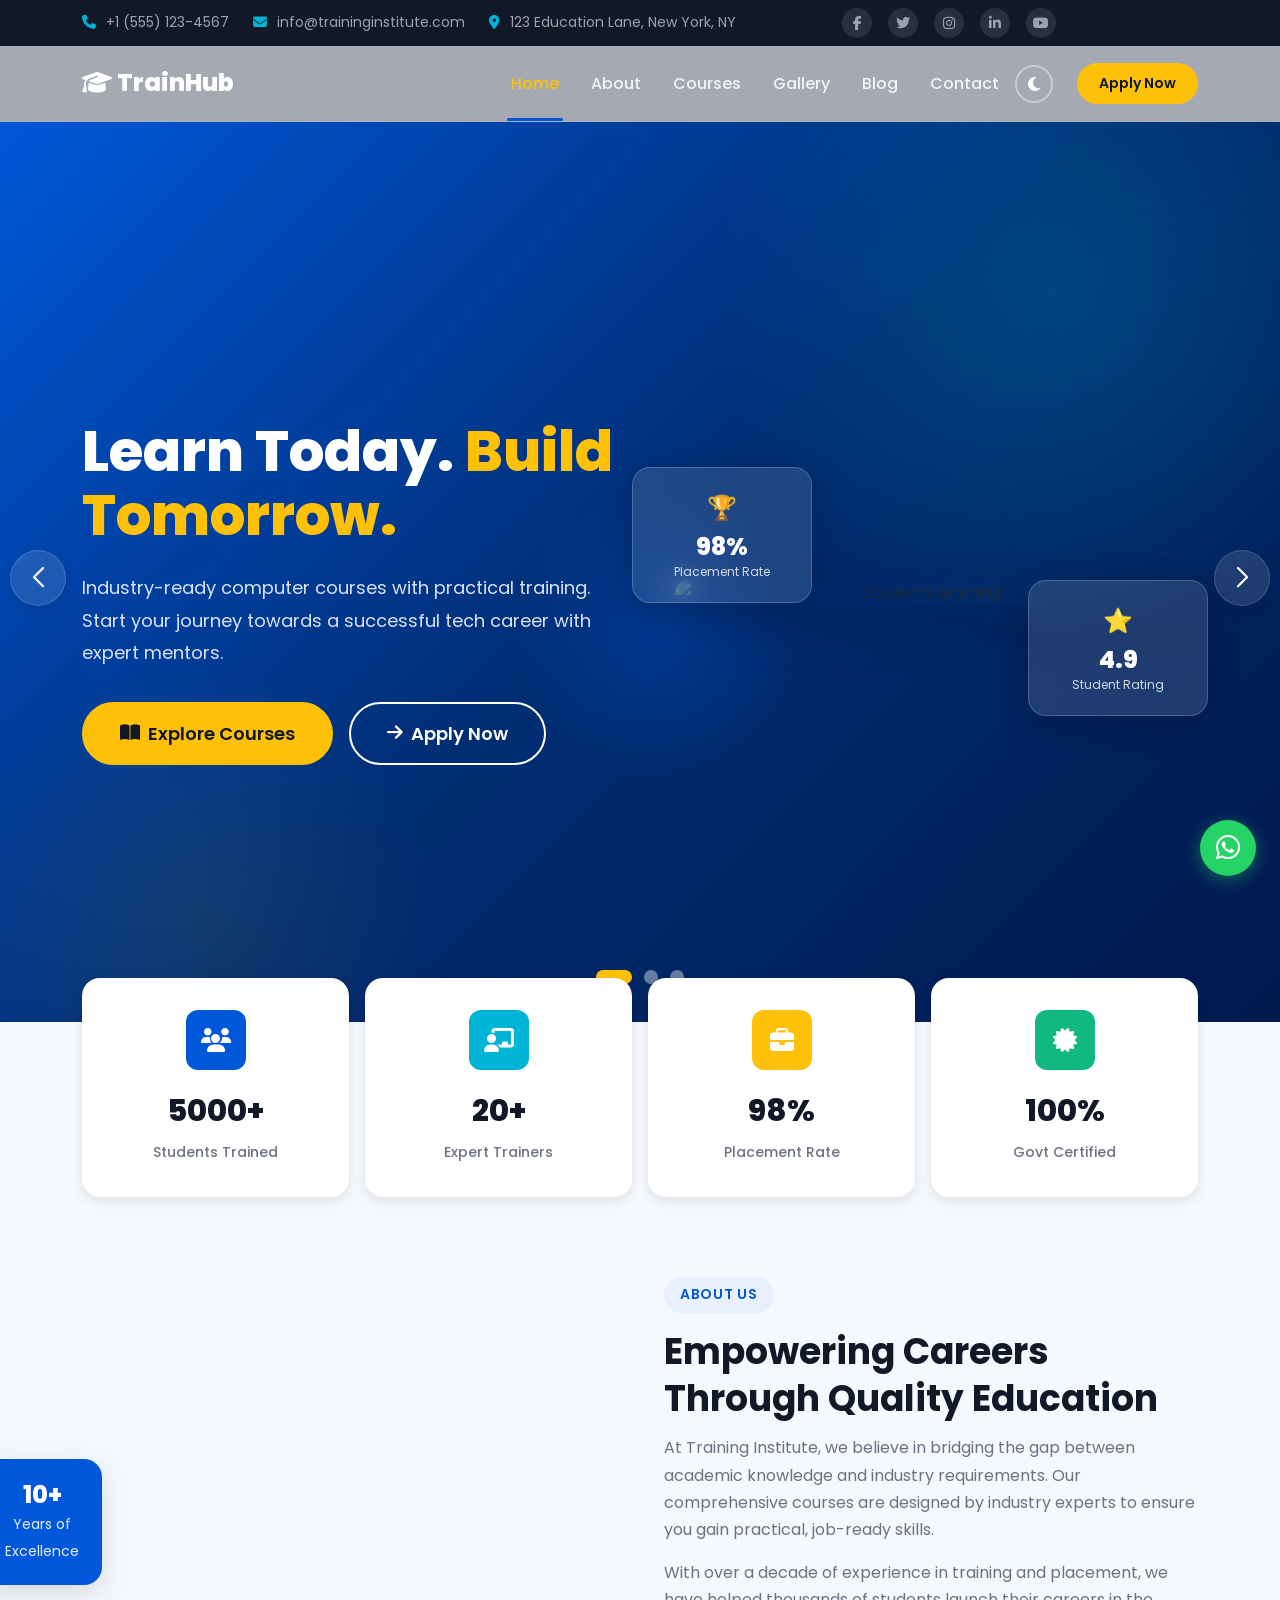
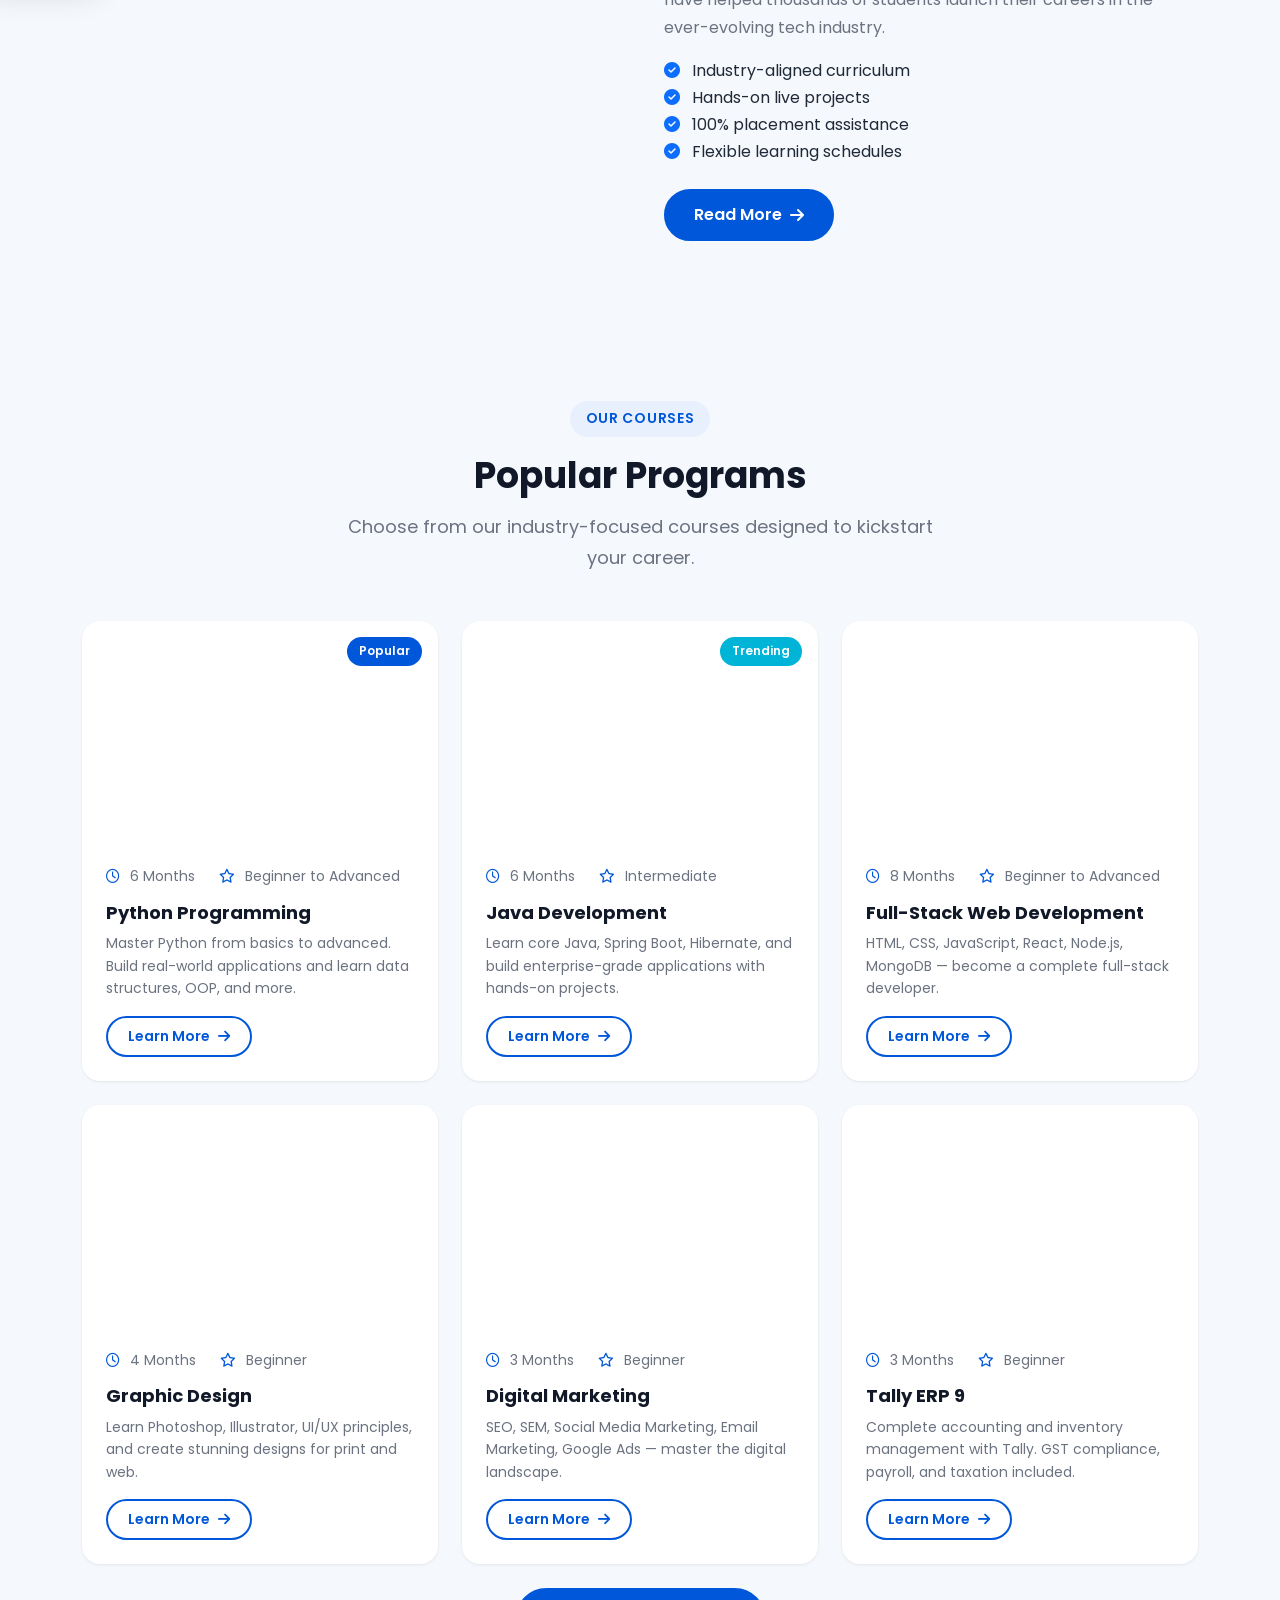
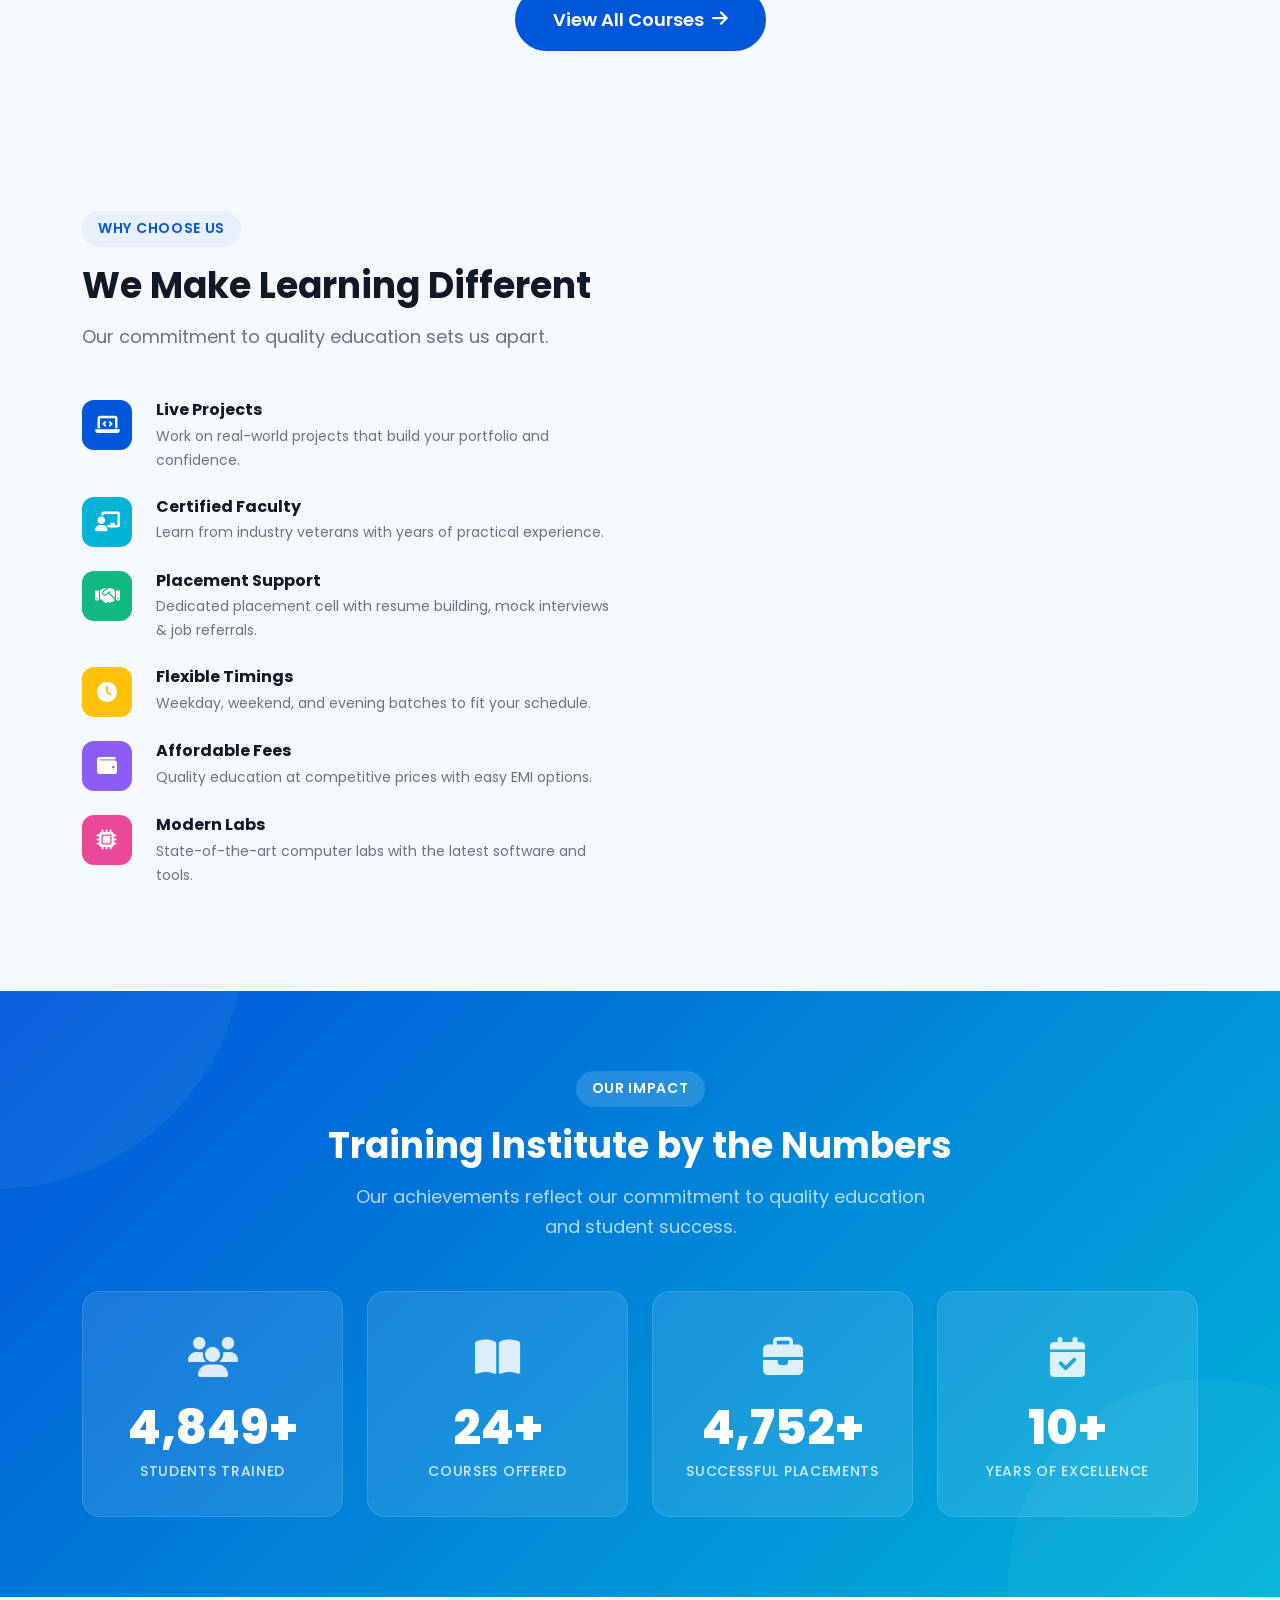
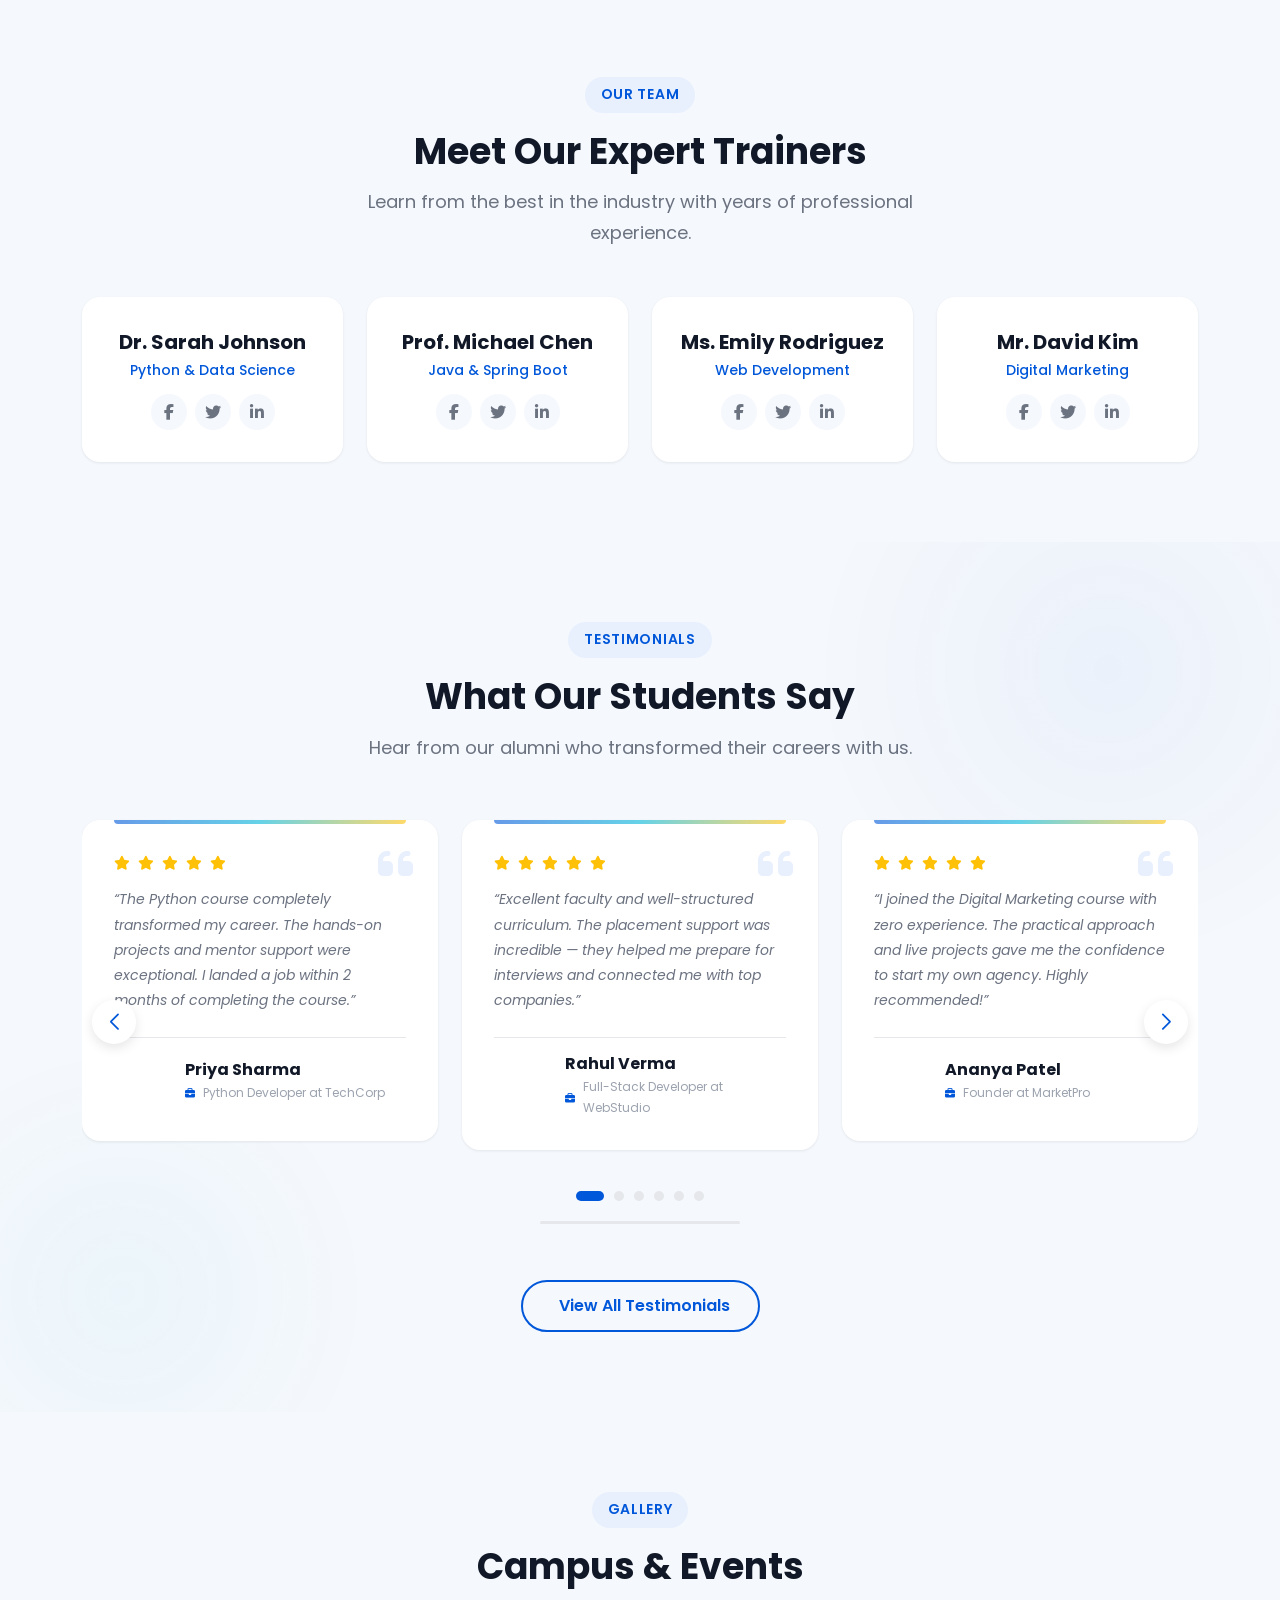
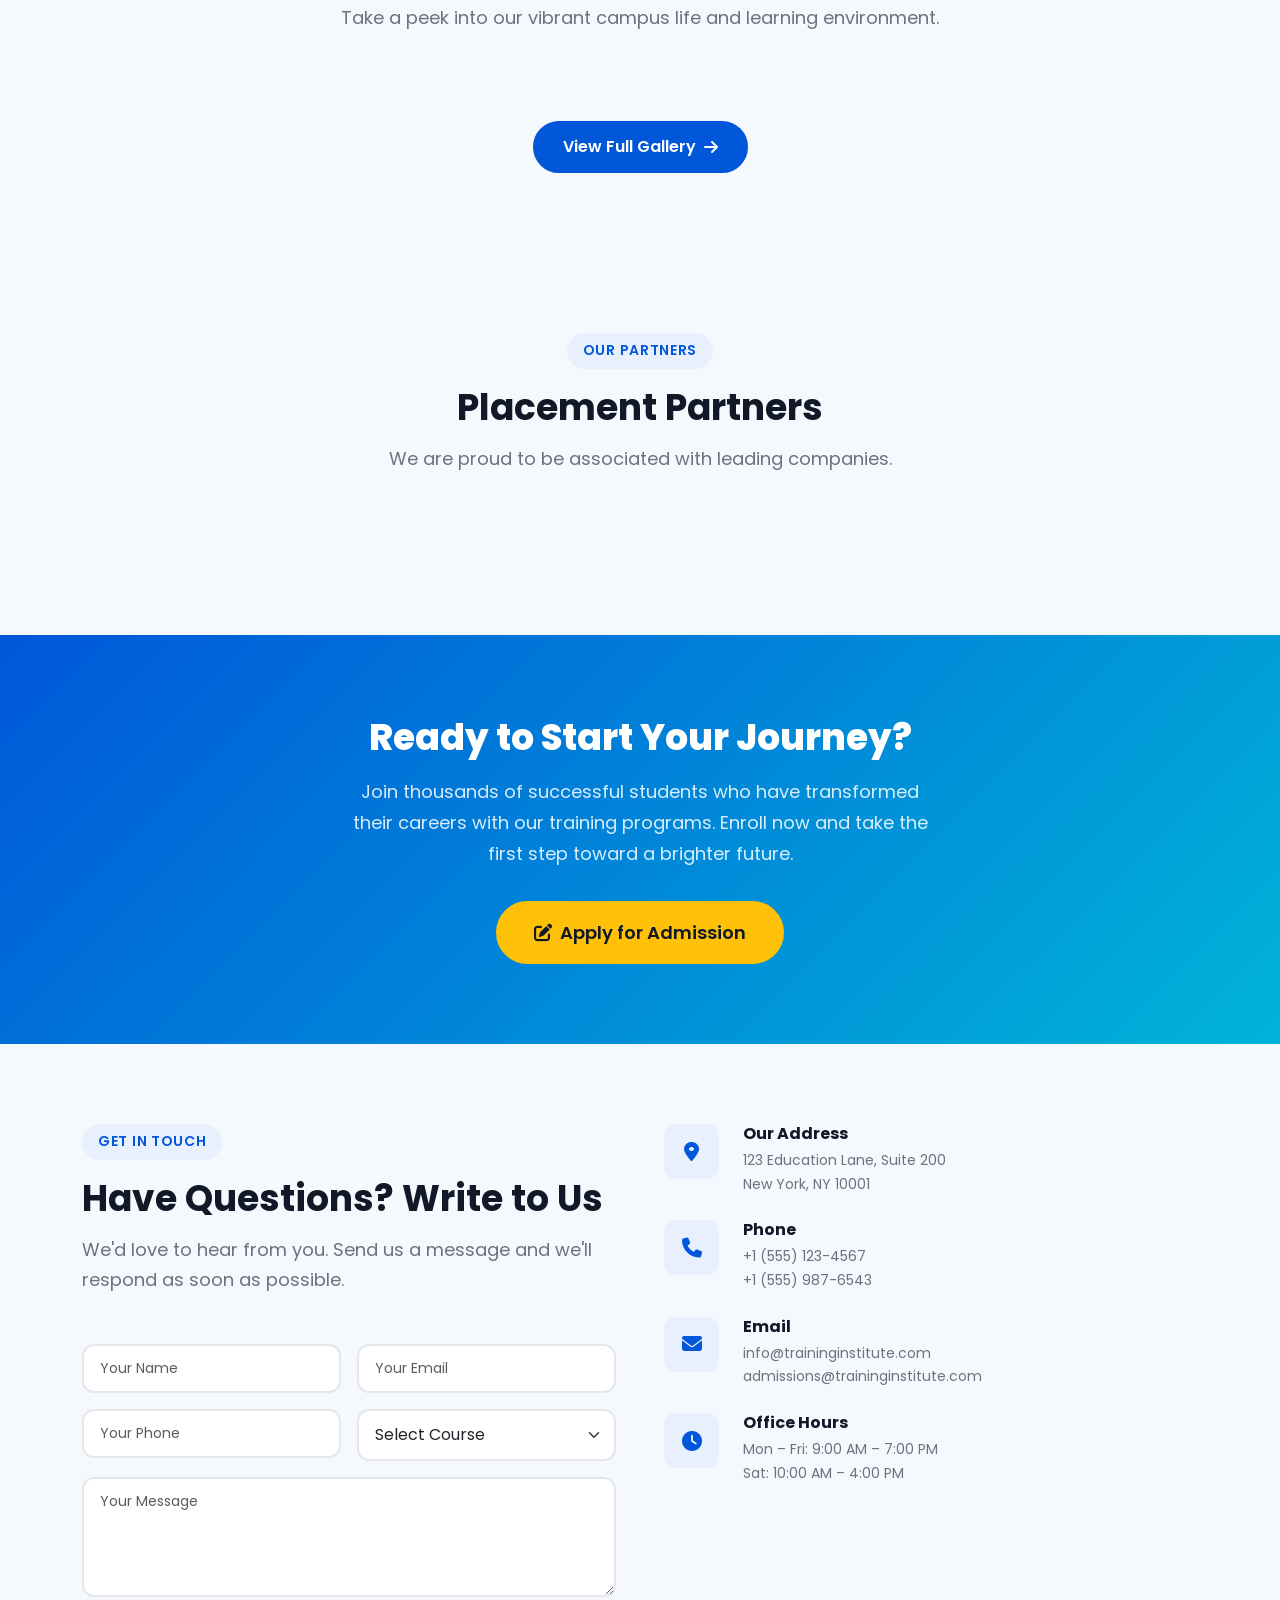
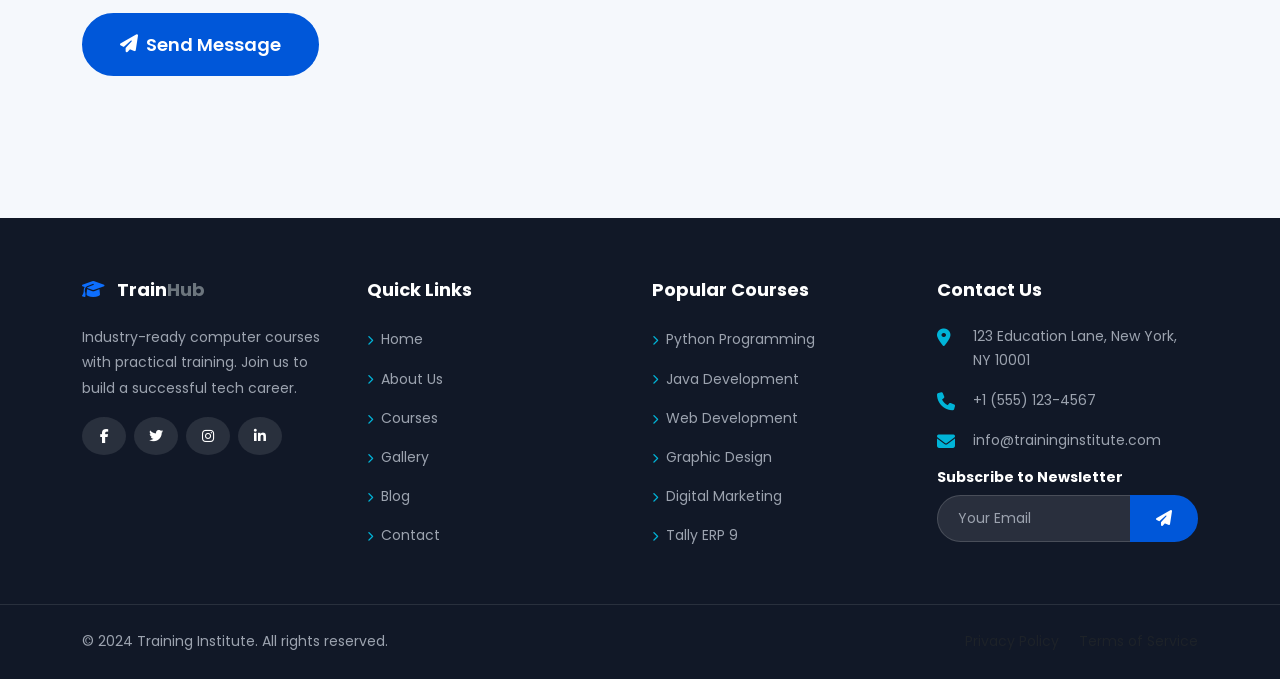
==== commit 5f1e3b98: "complete pages" ====
--- a/index.html
+++ b/index.html
@@ -12,7 +12,7 @@
   <meta property="og:description" content="Industry-ready computer courses with practical training.">
   <meta property="og:type" content="website">
   <meta property="og:url" content="https://traininginstitute.com">
-  <meta property="og:image" content="assets/images/og-image.jpg">
+  <meta property="og:image" content="https://images.unsplash.com/photo-1507003211169-0a1dd7228f2d?w=1200&amp;h=630&amp;fit=crop">
 
   <!-- Favicon -->
   <link rel="icon" type="image/svg+xml" href="favicon.svg">
@@ -93,6 +93,11 @@
           <li class="nav-item"><a class="nav-link" href="gallery.html">Gallery</a></li>
           <li class="nav-item"><a class="nav-link" href="blog.html">Blog</a></li>
           <li class="nav-item"><a class="nav-link" href="contact.html">Contact</a></li>
+          <li class="nav-item d-flex align-items-center me-2">
+            <button class="dark-mode-toggle" id="darkModeToggle" aria-label="Toggle dark mode" title="Toggle dark mode">
+              <i class="fa-solid fa-moon"></i>
+            </button>
+          </li>
           <li class="nav-item nav-cta">
             <a href="contact.html" class="btn btn-accent btn-sm">Apply Now</a>
           </li>
@@ -102,37 +107,155 @@
   </nav>
 
   <!-- ============================================================
-       SECTION 1: HERO
+       SECTION 1: HERO SLIDER (Swiper)
        ============================================================ -->
   <section class="hero-section" id="home">
-    <div class="container">
-      <div class="row align-items-center">
-        <div class="col-lg-6">
-          <div class="hero-content" data-aos="fade-up">
-            <h1 class="hero-title">Learn Today. <span>Build Tomorrow.</span></h1>
-            <p class="hero-text">
-              Industry-ready computer courses with practical training. 
-              Start your journey towards a successful tech career with expert mentors.
-            </p>
-            <div class="hero-buttons">
-              <a href="courses.html" class="btn btn-accent btn-lg">
-                <i class="fa-solid fa-book-open"></i> Explore Courses
-              </a>
-              <a href="contact.html" class="btn btn-secondary btn-lg">
-                <i class="fa-solid fa-arrow-right"></i> Apply Now
-              </a>
-            </div>
-          </div>
-        </div>
-        <div class="col-lg-6">
-          <div class="hero-image" data-aos="fade-left" data-aos-delay="200">
-            <img src="assets/images/hero-student.jpg" alt="Students learning" onerror="this.style.display='none'">
-            <div class="hero-shape hero-shape-1"></div>
-            <div class="hero-shape hero-shape-2"></div>
-            <div class="hero-shape hero-shape-3"></div>
-          </div>
-        </div>
-      </div>
+    <div class="hero-slider swiper">
+      <div class="swiper-wrapper">
+
+        <!-- Slide 1: Main headline -->
+        <div class="swiper-slide hero-slide-1">
+          <div class="hero-slide-bg">
+            <div class="bg-gradient-layer"></div>
+            <div class="bg-blob bg-blob-1"></div>
+            <div class="bg-blob bg-blob-2"></div>
+            <div class="bg-blob bg-blob-3"></div>
+          </div>
+          <div class="container">
+            <div class="row align-items-center">
+              <div class="col-lg-6">
+                <div class="hero-slide-content">
+                  <h1 class="hero-title">Learn Today. <span class="highlight">Build Tomorrow.</span></h1>
+                  <p class="hero-text">
+                    Industry-ready computer courses with practical training.
+                    Start your journey towards a successful tech career with expert mentors.
+                  </p>
+                  <div class="hero-buttons">
+                    <a href="courses.html" class="btn btn-accent btn-lg">
+                      <i class="fa-solid fa-book-open"></i> Explore Courses
+                    </a>
+                    <a href="contact.html" class="btn btn-secondary btn-lg">
+                      <i class="fa-solid fa-arrow-right"></i> Apply Now
+                    </a>
+                  </div>
+                </div>
+              </div>
+              <div class="col-lg-6">
+                <div class="hero-image-wrapper">
+                  <img src="https://images.unsplash.com/photo-1507003211169-0a1dd7228f2d?w=1000&amp;h=800&amp;fit=crop" alt="Students learning" class="hero-main-img">
+                  <div class="hero-floating-card card-1">
+                    <div class="fc-icon">⭐</div>
+                    <div class="fc-value">4.9</div>
+                    <div class="fc-label">Student Rating</div>
+                  </div>
+                  <div class="hero-floating-card card-2">
+                    <div class="fc-icon">🏆</div>
+                    <div class="fc-value">98%</div>
+                    <div class="fc-label">Placement Rate</div>
+                  </div>
+                </div>
+              </div>
+            </div>
+          </div>
+        </div>
+
+        <!-- Slide 2: Career Focus -->
+        <div class="swiper-slide hero-slide-2">
+          <div class="hero-slide-bg">
+            <div class="bg-gradient-layer"></div>
+            <div class="bg-blob bg-blob-1"></div>
+            <div class="bg-blob bg-blob-2"></div>
+            <div class="bg-blob bg-blob-3"></div>
+          </div>
+          <div class="container">
+            <div class="row align-items-center">
+              <div class="col-lg-6 order-lg-2">
+                <div class="hero-slide-content">
+                  <h1 class="hero-title">Kickstart Your <span class="highlight-cyan">Tech Career</span></h1>
+                  <p class="hero-text">
+                    Get job-ready with our industry-aligned curriculum. Learn from certified
+                    professionals and work on real-world projects that make your resume stand out.
+                  </p>
+                  <div class="hero-buttons">
+                    <a href="courses.html" class="btn btn-accent btn-lg">
+                      <i class="fa-solid fa-graduation-cap"></i> View Courses
+                    </a>
+                    <a href="about.html" class="btn btn-secondary btn-lg">
+                      <i class="fa-solid fa-circle-info"></i> Learn More
+                    </a>
+                  </div>
+                </div>
+              </div>
+              <div class="col-lg-6 order-lg-1">
+                <div class="hero-image-wrapper">
+                  <img src="https://images.unsplash.com/photo-1524178232363-1fb2b075b655?w=1000&amp;h=800&amp;fit=crop" alt="Campus" class="hero-main-img">
+                  <div class="hero-floating-card card-1">
+                    <div class="fc-icon">👨‍🏫</div>
+                    <div class="fc-value">20+</div>
+                    <div class="fc-label">Expert Trainers</div>
+                  </div>
+                  <div class="hero-floating-card card-2">
+                    <div class="fc-icon">📚</div>
+                    <div class="fc-value">25+</div>
+                    <div class="fc-label">Courses</div>
+                  </div>
+                </div>
+              </div>
+            </div>
+          </div>
+        </div>
+
+        <!-- Slide 3: Enrollment CTA -->
+        <div class="swiper-slide hero-slide-3">
+          <div class="hero-slide-bg">
+            <div class="bg-gradient-layer"></div>
+            <div class="bg-blob bg-blob-1"></div>
+            <div class="bg-blob bg-blob-2"></div>
+            <div class="bg-blob bg-blob-3"></div>
+          </div>
+          <div class="container">
+            <div class="row align-items-center">
+              <div class="col-lg-6">
+                <div class="hero-slide-content">
+                  <h1 class="hero-title">Enroll Now &amp; <span class="highlight">Save 30%</span></h1>
+                  <p class="hero-text">
+                    Limited-time early bird discount on all courses. Join thousands of successful
+                    alumni who transformed their careers with our industry-focused training.
+                  </p>
+                  <div class="hero-buttons">
+                    <a href="contact.html" class="btn btn-accent btn-lg">
+                      <i class="fa-solid fa-pen-to-square"></i> Enroll Today
+                    </a>
+                    <a href="courses.html" class="btn btn-secondary btn-lg">
+                      <i class="fa-solid fa-dollar-sign"></i> See Pricing
+                    </a>
+                  </div>
+                </div>
+              </div>
+              <div class="col-lg-6">
+                <div class="hero-image-wrapper">
+                  <img src="https://images.unsplash.com/photo-1555066931-4365d14bab8c?w=800&amp;h=600&amp;fit=crop" alt="Students celebrating" class="hero-main-img">
+                  <div class="hero-floating-card card-1">
+                    <div class="fc-icon">🎉</div>
+                    <div class="fc-value">5000+</div>
+                    <div class="fc-label">Students Placed</div>
+                  </div>
+                  <div class="hero-floating-card card-2">
+                    <div class="fc-icon">💼</div>
+                    <div class="fc-value">100%</div>
+                    <div class="fc-label">Job Assistance</div>
+                  </div>
+                </div>
+              </div>
+            </div>
+          </div>
+        </div>
+
+      </div>
+      <!-- Hero pagination & navigation -->
+      <div class="swiper-pagination"></div>
+      <div class="swiper-button-next"></div>
+      <div class="swiper-button-prev"></div>
     </div>
   </section>
 
@@ -182,7 +305,7 @@
       <div class="row align-items-center g-5">
         <div class="col-lg-6" data-aos="fade-right">
           <div class="about-image-wrapper">
-            <img src="assets/images/about-institute.jpg" alt="About our institute" onerror="this.style.display='none'">
+            <img src="https://images.unsplash.com/photo-1524178232363-1fb2b075b655?w=1000&amp;h=800&amp;fit=crop" alt="About our institute" onerror="this.style.display='none'">
             <div class="experience-badge">
               <h3>10+</h3>
               <span>Years of Excellence</span>
@@ -221,7 +344,7 @@
         <div class="col-md-6 col-lg-4" data-aos="fade-up" data-aos-delay="0">
           <div class="course-card">
             <div class="course-image">
-              <img src="assets/images/course-python.jpg" alt="Python Programming" onerror="this.style.display='none'">
+              <img src="https://images.unsplash.com/photo-1555066931-4365d14bab8c?w=800&amp;h=600&amp;fit=crop" alt="Python Programming" onerror="this.style.display='none'">
               <span class="course-badge">Popular</span>
             </div>
             <div class="course-body">
@@ -239,7 +362,7 @@
         <div class="col-md-6 col-lg-4" data-aos="fade-up" data-aos-delay="100">
           <div class="course-card">
             <div class="course-image">
-              <img src="assets/images/course-java.jpg" alt="Java Programming" onerror="this.style.display='none'">
+              <img src="https://images.unsplash.com/photo-1504639725590-34d0984388bd?w=800&amp;h=600&amp;fit=crop" alt="Java Programming" onerror="this.style.display='none'">
               <span class="course-badge" style="background:var(--color-secondary);">Trending</span>
             </div>
             <div class="course-body">
@@ -257,7 +380,7 @@
         <div class="col-md-6 col-lg-4" data-aos="fade-up" data-aos-delay="200">
           <div class="course-card">
             <div class="course-image">
-              <img src="assets/images/course-web.jpg" alt="Web Development" onerror="this.style.display='none'">
+              <img src="https://images.unsplash.com/photo-1517694712202-14dd9538aa97?w=800&amp;h=600&amp;fit=crop" alt="Web Development" onerror="this.style.display='none'">
             </div>
             <div class="course-body">
               <div class="course-meta">
@@ -274,7 +397,7 @@
         <div class="col-md-6 col-lg-4" data-aos="fade-up" data-aos-delay="0">
           <div class="course-card">
             <div class="course-image">
-              <img src="assets/images/course-design.jpg" alt="Graphic Design" onerror="this.style.display='none'">
+              <img src="https://images.unsplash.com/photo-1497366811353-6870744d04b2?w=800&amp;h=600&amp;fit=crop" alt="Graphic Design" onerror="this.style.display='none'">
             </div>
             <div class="course-body">
               <div class="course-meta">
@@ -291,7 +414,7 @@
         <div class="col-md-6 col-lg-4" data-aos="fade-up" data-aos-delay="100">
           <div class="course-card">
             <div class="course-image">
-              <img src="assets/images/course-marketing.jpg" alt="Digital Marketing" onerror="this.style.display='none'">
+              <img src="https://images.unsplash.com/photo-1519389950473-47ba0277781c?w=800&amp;h=600&amp;fit=crop" alt="Digital Marketing" onerror="this.style.display='none'">
             </div>
             <div class="course-body">
               <div class="course-meta">
@@ -308,7 +431,7 @@
         <div class="col-md-6 col-lg-4" data-aos="fade-up" data-aos-delay="200">
           <div class="course-card">
             <div class="course-image">
-              <img src="assets/images/course-tally.jpg" alt="Tally ERP 9" onerror="this.style.display='none'">
+              <img src="https://images.unsplash.com/photo-1497366216548-37526070297c?w=800&amp;h=600&amp;fit=crop" alt="Tally ERP 9" onerror="this.style.display='none'">
             </div>
             <div class="course-body">
               <div class="course-meta">
@@ -383,17 +506,22 @@
           </div>
         </div>
         <div class="col-lg-6" data-aos="fade-left" data-aos-delay="100">
-          <img src="assets/images/why-choose-us.jpg" alt="Why choose us" class="w-100 rounded-4 shadow-lg" onerror="this.style.display='none'">
+          <img src="https://images.unsplash.com/photo-1504384308090-c894fdcc538d?w=800&amp;h=600&amp;fit=crop" alt="Why choose us" class="w-100 rounded-4 shadow-lg" onerror="this.style.display='none'">
         </div>
       </div>
     </div>
   </section>
 
   <!-- ============================================================
-       SECTION 6: STATISTICS (Counters)
+       SECTION 6: STATISTICS (Animated Counters)
        ============================================================ -->
   <section class="statistics-section" id="statistics">
     <div class="container">
+      <div class="text-center mb-5" data-aos="fade-up">
+        <span class="section-tag">Our Impact</span>
+        <h2 class="section-title">Training Institute by the Numbers</h2>
+        <p class="section-subtitle">Our achievements reflect our commitment to quality education and student success.</p>
+      </div>
       <div class="row g-4">
         <div class="col-6 col-lg-3" data-aos="zoom-in" data-aos-delay="0">
           <div class="stat-card">
@@ -404,7 +532,7 @@
         </div>
         <div class="col-6 col-lg-3" data-aos="zoom-in" data-aos-delay="100">
           <div class="stat-card">
-            <div class="stat-icon"><i class="fa-solid fa-book"></i></div>
+            <div class="stat-icon"><i class="fa-solid fa-book-open"></i></div>
             <div class="stat-number" data-target="25" data-suffix="+">0</div>
             <div class="stat-label">Courses Offered</div>
           </div>
@@ -413,12 +541,12 @@
           <div class="stat-card">
             <div class="stat-icon"><i class="fa-solid fa-briefcase"></i></div>
             <div class="stat-number" data-target="4900" data-suffix="+">0</div>
-            <div class="stat-label">Placements</div>
+            <div class="stat-label">Successful Placements</div>
           </div>
         </div>
         <div class="col-6 col-lg-3" data-aos="zoom-in" data-aos-delay="300">
           <div class="stat-card">
-            <div class="stat-icon"><i class="fa-solid fa-calendar"></i></div>
+            <div class="stat-icon"><i class="fa-solid fa-calendar-check"></i></div>
             <div class="stat-number" data-target="10" data-suffix="+">0</div>
             <div class="stat-label">Years of Excellence</div>
           </div>
@@ -440,7 +568,7 @@
       <div class="row g-4">
         <div class="col-sm-6 col-lg-3" data-aos="fade-up" data-aos-delay="0">
           <div class="trainer-card">
-            <img src="assets/images/trainer-1.jpg" alt="Trainer" class="trainer-image" onerror="this.style.display='none'">
+            <img src="https://images.unsplash.com/photo-1500648767791-00dcc994a43e?w=400&amp;h=400&amp;fit=crop" alt="Trainer" class="trainer-image" onerror="this.style.display='none'">
             <h5>Dr. Sarah Johnson</h5>
             <p class="trainer-designation">Python & Data Science</p>
             <div class="trainer-social">
@@ -452,7 +580,7 @@
         </div>
         <div class="col-sm-6 col-lg-3" data-aos="fade-up" data-aos-delay="100">
           <div class="trainer-card">
-            <img src="assets/images/trainer-2.jpg" alt="Trainer" class="trainer-image" onerror="this.style.display='none'">
+            <img src="https://images.unsplash.com/photo-1472099645785-5658abf4ff4e?w=400&amp;h=400&amp;fit=crop" alt="Trainer" class="trainer-image" onerror="this.style.display='none'">
             <h5>Prof. Michael Chen</h5>
             <p class="trainer-designation">Java & Spring Boot</p>
             <div class="trainer-social">
@@ -464,7 +592,7 @@
         </div>
         <div class="col-sm-6 col-lg-3" data-aos="fade-up" data-aos-delay="200">
           <div class="trainer-card">
-            <img src="assets/images/trainer-3.jpg" alt="Trainer" class="trainer-image" onerror="this.style.display='none'">
+            <img src="https://images.unsplash.com/photo-1438761681033-6461ffad8d80?w=400&amp;h=400&amp;fit=crop" alt="Trainer" class="trainer-image" onerror="this.style.display='none'">
             <h5>Ms. Emily Rodriguez</h5>
             <p class="trainer-designation">Web Development</p>
             <div class="trainer-social">
@@ -476,7 +604,7 @@
         </div>
         <div class="col-sm-6 col-lg-3" data-aos="fade-up" data-aos-delay="300">
           <div class="trainer-card">
-            <img src="assets/images/trainer-4.jpg" alt="Trainer" class="trainer-image" onerror="this.style.display='none'">
+            <img src="https://images.unsplash.com/photo-1519389950473-47ba0277781c?w=400&amp;h=400&amp;fit=crop" alt="Trainer" class="trainer-image" onerror="this.style.display='none'">
             <h5>Mr. David Kim</h5>
             <p class="trainer-designation">Digital Marketing</p>
             <div class="trainer-social">
@@ -491,19 +619,28 @@
   </section>
 
   <!-- ============================================================
-       SECTION 8: TESTIMONIALS (Carousel)
-       ============================================================ -->
-  <section class="section section-bg-gray" id="testimonials">
+       SECTION 8: TESTIMONIALS (Swiper Carousel)
+       ============================================================ -->
+  <section class="section section-bg-gray testimonials-section" id="testimonials">
     <div class="container">
       <div class="text-center" data-aos="fade-up">
         <span class="section-tag">Testimonials</span>
         <h2 class="section-title">What Our Students Say</h2>
         <p class="section-subtitle">Hear from our alumni who transformed their careers with us.</p>
       </div>
+
+      <!-- Decorative background blobs -->
+      <div class="testimonials-bg">
+        <div class="t-bg-blob t-bg-blob-1"></div>
+        <div class="t-bg-blob t-bg-blob-2"></div>
+      </div>
+
       <div class="testimonial-slider swiper" data-aos="fade-up">
         <div class="swiper-wrapper">
+          <!-- Testimonial 1 -->
           <div class="swiper-slide">
             <div class="testimonial-card">
+              <div class="tc-glow-line"></div>
               <div class="testimonial-rating">
                 <i class="fa-solid fa-star"></i>
                 <i class="fa-solid fa-star"></i>
@@ -511,18 +648,23 @@
                 <i class="fa-solid fa-star"></i>
                 <i class="fa-solid fa-star"></i>
               </div>
-              <p class="testimonial-text">"The Python course completely transformed my career. The hands-on projects and mentor support were exceptional. I landed a job within 2 months of completing the course."</p>
+              <p class="testimonial-text">“The Python course completely transformed my career. The hands-on projects and mentor support were exceptional. I landed a job within 2 months of completing the course.”</p>
               <div class="testimonial-author">
-                <img src="assets/images/student-1.jpg" alt="Student" onerror="this.style.display='none'">
+                <div class="ta-avatar">
+                  <img src="https://images.unsplash.com/photo-1507003211169-0a1dd7228f2d?w=100&amp;h=100&amp;fit=crop" alt="Priya Sharma" onerror="this.style.display='none'">
+                  <div class="ta-initial">PS</div>
+                </div>
                 <div>
                   <h6>Priya Sharma</h6>
-                  <span>Python Developer at TechCorp</span>
-                </div>
-              </div>
-            </div>
-          </div>
+                  <span><i class="fa-solid fa-briefcase me-1"></i> Python Developer at TechCorp</span>
+                </div>
+              </div>
+            </div>
+          </div>
+          <!-- Testimonial 2 -->
           <div class="swiper-slide">
             <div class="testimonial-card">
+              <div class="tc-glow-line"></div>
               <div class="testimonial-rating">
                 <i class="fa-solid fa-star"></i>
                 <i class="fa-solid fa-star"></i>
@@ -530,18 +672,23 @@
                 <i class="fa-solid fa-star"></i>
                 <i class="fa-solid fa-star"></i>
               </div>
-              <p class="testimonial-text">"Excellent faculty and well-structured curriculum. The placement support was incredible — they helped me prepare for interviews and connected me with top companies."</p>
+              <p class="testimonial-text">“Excellent faculty and well-structured curriculum. The placement support was incredible — they helped me prepare for interviews and connected me with top companies.”</p>
               <div class="testimonial-author">
-                <img src="assets/images/student-2.jpg" alt="Student" onerror="this.style.display='none'">
+                <div class="ta-avatar">
+                  <img src="https://images.unsplash.com/photo-1522071820081-009f0129c71c?w=100&amp;h=100&amp;fit=crop" alt="Rahul Verma" onerror="this.style.display='none'">
+                  <div class="ta-initial">RV</div>
+                </div>
                 <div>
                   <h6>Rahul Verma</h6>
-                  <span>Full-Stack Developer at WebStudio</span>
-                </div>
-              </div>
-            </div>
-          </div>
+                  <span><i class="fa-solid fa-briefcase me-1"></i> Full-Stack Developer at WebStudio</span>
+                </div>
+              </div>
+            </div>
+          </div>
+          <!-- Testimonial 3 -->
           <div class="swiper-slide">
             <div class="testimonial-card">
+              <div class="tc-glow-line"></div>
               <div class="testimonial-rating">
                 <i class="fa-solid fa-star"></i>
                 <i class="fa-solid fa-star"></i>
@@ -549,18 +696,108 @@
                 <i class="fa-solid fa-star"></i>
                 <i class="fa-solid fa-star"></i>
               </div>
-              <p class="testimonial-text">"I joined the Digital Marketing course with zero experience. The practical approach and live projects gave me the confidence to start my own agency. Highly recommended!"</p>
+              <p class="testimonial-text">“I joined the Digital Marketing course with zero experience. The practical approach and live projects gave me the confidence to start my own agency. Highly recommended!”</p>
               <div class="testimonial-author">
-                <img src="assets/images/student-3.jpg" alt="Student" onerror="this.style.display='none'">
+                <div class="ta-avatar">
+                  <img src="https://images.unsplash.com/photo-1438761681033-6461ffad8d80?w=100&amp;h=100&amp;fit=crop" alt="Ananya Patel" onerror="this.style.display='none'">
+                  <div class="ta-initial">AP</div>
+                </div>
                 <div>
                   <h6>Ananya Patel</h6>
-                  <span>Founder at MarketPro</span>
-                </div>
-              </div>
-            </div>
-          </div>
-        </div>
-        <div class="swiper-pagination mt-4"></div>
+                  <span><i class="fa-solid fa-briefcase me-1"></i> Founder at MarketPro</span>
+                </div>
+              </div>
+            </div>
+          </div>
+          <!-- Testimonial 4 -->
+          <div class="swiper-slide">
+            <div class="testimonial-card">
+              <div class="tc-glow-line"></div>
+              <div class="testimonial-rating">
+                <i class="fa-solid fa-star"></i>
+                <i class="fa-solid fa-star"></i>
+                <i class="fa-solid fa-star"></i>
+                <i class="fa-solid fa-star"></i>
+                <i class="fa-solid fa-star"></i>
+              </div>
+              <p class="testimonial-text">“The Web Development bootcamp was intense but incredibly rewarding. I built a portfolio of 5 live projects during the course, which helped me land my dream job.”</p>
+              <div class="testimonial-author">
+                <div class="ta-avatar">
+                  <img src="https://images.unsplash.com/photo-1519389950473-47ba0277781c?w=100&amp;h=100&amp;fit=crop" alt="Arjun Mehta" onerror="this.style.display='none'">
+                  <div class="ta-initial">AM</div>
+                </div>
+                <div>
+                  <h6>Arjun Mehta</h6>
+                  <span><i class="fa-solid fa-briefcase me-1"></i> Frontend Engineer at CloudBase</span>
+                </div>
+              </div>
+            </div>
+          </div>
+          <!-- Testimonial 5 -->
+          <div class="swiper-slide">
+            <div class="testimonial-card">
+              <div class="tc-glow-line"></div>
+              <div class="testimonial-rating">
+                <i class="fa-solid fa-star"></i>
+                <i class="fa-solid fa-star"></i>
+                <i class="fa-solid fa-star"></i>
+                <i class="fa-solid fa-star"></i>
+                <i class="fa-solid fa-star"></i>
+              </div>
+              <p class="testimonial-text">“I was a complete beginner in Java, but the instructors made everything so easy to understand. The live projects and mock interviews gave me the confidence to crack the interview.”</p>
+              <div class="testimonial-author">
+                <div class="ta-avatar">
+                  <img src="https://images.unsplash.com/photo-1500648767791-00dcc994a43e?w=100&amp;h=100&amp;fit=crop" alt="Neha Gupta" onerror="this.style.display='none'">
+                  <div class="ta-initial">NG</div>
+                </div>
+                <div>
+                  <h6>Neha Gupta</h6>
+                  <span><i class="fa-solid fa-briefcase me-1"></i> Java Developer at InnovateTech</span>
+                </div>
+              </div>
+            </div>
+          </div>
+          <!-- Testimonial 6 -->
+          <div class="swiper-slide">
+            <div class="testimonial-card">
+              <div class="tc-glow-line"></div>
+              <div class="testimonial-rating">
+                <i class="fa-solid fa-star"></i>
+                <i class="fa-solid fa-star"></i>
+                <i class="fa-solid fa-star"></i>
+                <i class="fa-solid fa-star"></i>
+                <i class="fa-solid fa-star"></i>
+              </div>
+              <p class="testimonial-text">“The Tally course covered everything from basics to advanced GST compliance. The practical approach and real-world case studies made learning seamless. Highly recommended!”</p>
+              <div class="testimonial-author">
+                <div class="ta-avatar">
+                  <img src="https://images.unsplash.com/photo-1523240795612-9a054b0db644?w=100&amp;h=100&amp;fit=crop" alt="Vikram Singh" onerror="this.style.display='none'">
+                  <div class="ta-initial">VS</div>
+                </div>
+                <div>
+                  <h6>Vikram Singh</h6>
+                  <span><i class="fa-solid fa-briefcase me-1"></i> Accountant at DataFlow Corp</span>
+                </div>
+              </div>
+            </div>
+          </div>
+        </div>
+
+        <!-- Pagination -->
+        <div class="swiper-pagination"></div>
+        <!-- Navigation Arrows -->
+        <div class="swiper-button-next testimonial-next"></div>
+        <div class="swiper-button-prev testimonial-prev"></div>
+        <!-- Autoplay Progress Bar -->
+        <div class="swiper-progress-bar">
+          <span class="spb-fill"></span>
+        </div>
+      </div>
+
+      <div class="text-center mt-5" data-aos="fade-up">
+        <a href="testimonials.html" class="btn btn-outline-primary">
+          <i class="fa-solid fa-message-quote"></i> View All Testimonials
+        </a>
       </div>
     </div>
   </section>
@@ -578,37 +815,37 @@
       <div class="row g-3">
         <div class="col-sm-6 col-lg-4" data-aos="zoom-in" data-aos-delay="0">
           <div class="gallery-item">
-            <img src="assets/images/gallery-1.jpg" alt="Gallery Image" onerror="this.style.display='none'">
+            <img src="https://images.unsplash.com/photo-1524178232363-1fb2b075b655?w=800&amp;h=600&amp;fit=crop" alt="Gallery Image" onerror="this.style.display='none'">
             <div class="gallery-overlay"><i class="fa-solid fa-expand"></i></div>
           </div>
         </div>
         <div class="col-sm-6 col-lg-4" data-aos="zoom-in" data-aos-delay="100">
           <div class="gallery-item">
-            <img src="assets/images/gallery-2.jpg" alt="Gallery Image" onerror="this.style.display='none'">
+            <img src="https://images.unsplash.com/photo-1523240795612-9a054b0db644?w=800&amp;h=600&amp;fit=crop" alt="Gallery Image" onerror="this.style.display='none'">
             <div class="gallery-overlay"><i class="fa-solid fa-expand"></i></div>
           </div>
         </div>
         <div class="col-sm-6 col-lg-4" data-aos="zoom-in" data-aos-delay="200">
           <div class="gallery-item">
-            <img src="assets/images/gallery-3.jpg" alt="Gallery Image" onerror="this.style.display='none'">
+            <img src="https://images.unsplash.com/photo-1504384308090-c894fdcc538d?w=800&amp;h=600&amp;fit=crop" alt="Gallery Image" onerror="this.style.display='none'">
             <div class="gallery-overlay"><i class="fa-solid fa-expand"></i></div>
           </div>
         </div>
         <div class="col-sm-6 col-lg-4" data-aos="zoom-in" data-aos-delay="0">
           <div class="gallery-item">
-            <img src="assets/images/gallery-4.jpg" alt="Gallery Image" onerror="this.style.display='none'">
+            <img src="https://images.unsplash.com/photo-1517245386807-bb43f82c33c4?w=800&amp;h=600&amp;fit=crop" alt="Gallery Image" onerror="this.style.display='none'">
             <div class="gallery-overlay"><i class="fa-solid fa-expand"></i></div>
           </div>
         </div>
         <div class="col-sm-6 col-lg-4" data-aos="zoom-in" data-aos-delay="100">
           <div class="gallery-item">
-            <img src="assets/images/gallery-5.jpg" alt="Gallery Image" onerror="this.style.display='none'">
+            <img src="https://images.unsplash.com/photo-1497366216548-37526070297c?w=800&amp;h=600&amp;fit=crop" alt="Gallery Image" onerror="this.style.display='none'">
             <div class="gallery-overlay"><i class="fa-solid fa-expand"></i></div>
           </div>
         </div>
         <div class="col-sm-6 col-lg-4" data-aos="zoom-in" data-aos-delay="200">
           <div class="gallery-item">
-            <img src="assets/images/gallery-6.jpg" alt="Gallery Image" onerror="this.style.display='none'">
+            <img src="https://images.unsplash.com/photo-1497366811353-6870744d04b2?w=800&amp;h=600&amp;fit=crop" alt="Gallery Image" onerror="this.style.display='none'">
             <div class="gallery-overlay"><i class="fa-solid fa-expand"></i></div>
           </div>
         </div>
@@ -632,22 +869,22 @@
       <div class="partner-slider swiper" data-aos="fade-up">
         <div class="swiper-wrapper">
           <div class="swiper-slide text-center py-3">
-            <img src="assets/images/partner-1.png" alt="Partner" style="height:50px;filter:grayscale(1);opacity:0.5;" onerror="this.style.display='none'">
+            <img src="https://images.unsplash.com/photo-1486406144323-381c516c1a1e?w=200&amp;h=100&amp;fit=crop" alt="Partner" style="height:50px;filter:grayscale(1);opacity:0.5;" onerror="this.style.display='none'">
           </div>
           <div class="swiper-slide text-center py-3">
-            <img src="assets/images/partner-2.png" alt="Partner" style="height:50px;filter:grayscale(1);opacity:0.5;" onerror="this.style.display='none'">
+            <img src="https://images.unsplash.com/photo-1497366216548-37526070297c?w=200&amp;h=100&amp;fit=crop" alt="Partner" style="height:50px;filter:grayscale(1);opacity:0.5;" onerror="this.style.display='none'">
           </div>
           <div class="swiper-slide text-center py-3">
-            <img src="assets/images/partner-3.png" alt="Partner" style="height:50px;filter:grayscale(1);opacity:0.5;" onerror="this.style.display='none'">
+            <img src="https://images.unsplash.com/photo-1517245386807-bb43f82c33c4?w=200&amp;h=100&amp;fit=crop" alt="Partner" style="height:50px;filter:grayscale(1);opacity:0.5;" onerror="this.style.display='none'">
           </div>
           <div class="swiper-slide text-center py-3">
-            <img src="assets/images/partner-4.png" alt="Partner" style="height:50px;filter:grayscale(1);opacity:0.5;" onerror="this.style.display='none'">
+            <img src="https://images.unsplash.com/photo-1504384308090-c894fdcc538d?w=200&amp;h=100&amp;fit=crop" alt="Partner" style="height:50px;filter:grayscale(1);opacity:0.5;" onerror="this.style.display='none'">
           </div>
           <div class="swiper-slide text-center py-3">
-            <img src="assets/images/partner-5.png" alt="Partner" style="height:50px;filter:grayscale(1);opacity:0.5;" onerror="this.style.display='none'">
+            <img src="https://images.unsplash.com/photo-1524178232363-1fb2b075b655?w=200&amp;h=100&amp;fit=crop" alt="Partner" style="height:50px;filter:grayscale(1);opacity:0.5;" onerror="this.style.display='none'">
           </div>
           <div class="swiper-slide text-center py-3">
-            <img src="assets/images/partner-6.png" alt="Partner" style="height:50px;filter:grayscale(1);opacity:0.5;" onerror="this.style.display='none'">
+            <img src="https://images.unsplash.com/photo-1522071820081-009f0129c71c?w=200&amp;h=100&amp;fit=crop" alt="Partner" style="height:50px;filter:grayscale(1);opacity:0.5;" onerror="this.style.display='none'">
           </div>
         </div>
       </div>
--- a/assets/css/style.css
+++ b/assets/css/style.css
@@ -77,6 +77,470 @@
   --z-tooltip: 1070;
 }
 
+/* ============================================================
+   DARK MODE - Override CSS Variables
+   ============================================================ */
+:root.dark-mode {
+  --color-primary: #60A5FA;
+  --color-primary-dark: #3B82F6;
+  --color-primary-light: #1E3A5F;
+  --color-secondary: #22D3EE;
+  --color-secondary-dark: #06B6D4;
+  --color-accent: #FBBF24;
+  --color-accent-dark: #F59E0B;
+  --color-background: #0F172A;
+  --color-text: #E2E8F0;
+  --color-text-light: #94A3B8;
+  --color-text-muted: #64748B;
+  --color-white: #1E293B;
+  --color-dark: #F1F5F9;
+  --color-border: #334155;
+  --color-success: #34D399;
+  --color-error: #F87171;
+
+  --glass-bg: rgba(15, 23, 42, 0.95);
+  --glass-border: rgba(255, 255, 255, 0.08);
+
+  --shadow-sm: 0 1px 3px rgba(0, 0, 0, 0.3);
+  --shadow-md: 0 4px 12px rgba(0, 0, 0, 0.4);
+  --shadow-lg: 0 10px 30px rgba(0, 0, 0, 0.5);
+  --shadow-xl: 0 20px 50px rgba(0, 0, 0, 0.6);
+}
+
+/* Dark Mode - Component Overrides */
+:root.dark-mode .top-bar {
+  background: #020617;
+}
+
+:root.dark-mode .footer {
+  background: #020617;
+}
+
+:root.dark-mode .section-bg-white {
+  background: var(--color-white);
+}
+
+:root.dark-mode .section-bg-gray {
+  background: #1A2332;
+}
+
+:root.dark-mode .page-hero {
+  background: linear-gradient(135deg, #1E3A5F, #0F172A);
+}
+
+:root.dark-mode .statistics-section {
+  background: linear-gradient(135deg, #1E3A5F, #0F172A);
+}
+
+:root.dark-mode .cta-section {
+  background: linear-gradient(135deg, #1E3A5F, #0F172A);
+}
+
+:root.dark-mode .loading-spinner {
+  background: var(--color-background);
+}
+
+:root.dark-mode .breadcrumb-nav {
+  background: var(--color-white);
+  border-bottom-color: var(--color-border);
+}
+
+:root.dark-mode .modal-content {
+  background: var(--color-white);
+}
+
+:root.dark-mode .modal-header,
+:root.dark-mode .modal-footer {
+  border-color: var(--color-border);
+}
+
+:root.dark-mode .trainer-card,
+:root.dark-mode .testimonial-card,
+:root.dark-mode .contact-info-card .contact-icon {
+  background: var(--color-white);
+}
+
+:root.dark-mode .testimonial-card::before {
+  color: rgba(255, 255, 255, 0.05);
+}
+
+:root.dark-mode .partner-scroll .partner-track img {
+  filter: grayscale(100%) brightness(1.5);
+  opacity: 0.6;
+}
+
+:root.dark-mode .partner-scroll .partner-track img:hover {
+  filter: grayscale(0) brightness(1.5);
+  opacity: 1;
+}
+
+:root.dark-mode .about-image-wrapper .experience-badge {
+  background: var(--color-primary-dark);
+}
+
+:root.dark-mode .footer .newsletter-form .form-control {
+  background: rgba(255, 255, 255, 0.05);
+  border-color: rgba(255, 255, 255, 0.1);
+}
+
+:root.dark-mode .footer-bottom {
+  border-top-color: rgba(255, 255, 255, 0.06);
+}
+
+:root.dark-mode .whatsapp-float {
+  box-shadow: 0 4px 16px rgba(37, 211, 102, 0.3);
+}
+
+:root.dark-mode .trust-strip .trust-card {
+  background: var(--color-white);
+}
+
+:root.dark-mode .main-navbar .navbar-brand span { color: var(--color-primary-dark); }
+
+/* Fix: Stat numbers must stay white on dark gradient background */
+:root.dark-mode .stat-card .stat-number {
+  color: #fff;
+}
+
+/* Fix: Section tag contrast in dark mode - use brighter text on darker bg */
+:root.dark-mode .section-tag {
+  color: #93C5FD;
+  background: #1E3A8A;
+}
+
+/* Fix: Accordion active button contrast in dark mode */
+:root.dark-mode .accordion-button:not(.collapsed) {
+  color: #93C5FD;
+  background: #1E3A8A;
+}
+
+/* Fix: Course badge must stay readable in dark mode */
+:root.dark-mode .course-card .course-badge {
+  background: #2563EB;
+  color: #fff;
+}
+
+/* Fix: Trainer image border visibility in dark mode */
+:root.dark-mode .trainer-card .trainer-image {
+  border-color: #3B82F6;
+}
+
+/* Fix: Trainer designation contrast in dark mode */
+:root.dark-mode .trainer-card .trainer-designation {
+  color: #93C5FD;
+}
+
+/* Fix: Course category tag contrast in dark mode */
+:root.dark-mode .course-category-tag {
+  color: #93C5FD;
+  background: #1E3A8A;
+}
+
+/* Fix: Contact icon contrast in dark mode */
+:root.dark-mode .contact-info-card .contact-icon {
+  background: #1E3A8A;
+  color: #93C5FD;
+}
+
+/* Fix: Filter active count badge in dark mode */
+:root.dark-mode .course-filters .filter-btn.active .filter-count {
+  background: #2563EB !important;
+}
+
+/* Fix: Gallery overlay stays at good contrast */
+:root.dark-mode .gallery-item .gallery-overlay {
+  background: rgba(37, 99, 235, 0.85);
+}
+
+/* Fix: Section tag on statistics section already uses hardcoded white - fine */
+/* Fix: Ensure hero floating card text always white */
+:root.dark-mode .hero-floating-card {
+  color: #fff;
+}
+
+/* Fix: Ensure page-hero text always white */
+:root.dark-mode .page-hero {
+  color: #fff;
+}
+:root.dark-mode .page-hero h1 {
+  color: #fff;
+}
+:root.dark-mode .page-hero .breadcrumb-item,
+:root.dark-mode .page-hero .breadcrumb-item a {
+  color: rgba(255, 255, 255, 0.8);
+}
+:root.dark-mode .page-hero .breadcrumb-item.active {
+  color: #fff;
+}
+
+/* Fix: CTA section text always white */
+:root.dark-mode .cta-section {
+  color: #fff;
+}
+:root.dark-mode .cta-section h2 {
+  color: #fff;
+}
+:root.dark-mode .cta-section p {
+  color: rgba(255, 255, 255, 0.85);
+}
+
+/* Fix: Statistics section heading text always white */
+:root.dark-mode .statistics-section .section-title {
+  color: #fff;
+}
+:root.dark-mode .statistics-section .section-subtitle {
+  color: rgba(255, 255, 255, 0.7);
+}
+:root.dark-mode .statistics-section .section-tag {
+  background: rgba(255, 255, 255, 0.15);
+  color: #fff;
+}
+
+/* Fix: Experience badge text always white */
+:root.dark-mode .about-image-wrapper .experience-badge {
+  color: #fff;
+}
+:root.dark-mode .about-image-wrapper .experience-badge h3 {
+  color: #fff;
+}
+
+/* ============================================================
+   INNER PAGES - Dark Mode Overrides
+   (Bootstrap utility classes + page-specific fixes)
+   ============================================================ */
+
+/* --- Bootstrap utility overrides --- */
+
+/* text-muted on dark card/surface backgrounds */
+:root.dark-mode .text-muted {
+  color: var(--color-text-muted) !important;
+}
+
+/* text-primary on dark backgrounds */
+:root.dark-mode .text-primary {
+  color: var(--color-primary) !important;
+}
+
+/* bg-light (used for tags, badges) on dark backgrounds */
+:root.dark-mode .bg-light {
+  background: #334155 !important;
+}
+
+/* text-dark (paired with bg-light) must become light text on dark bg */
+:root.dark-mode .text-dark {
+  color: var(--color-dark) !important;
+}
+
+/* text-success (green check icons) on dark card surfaces */
+:root.dark-mode .text-success {
+  color: var(--color-success) !important;
+}
+
+/* hr / horizontal rule border on dark surfaces */
+:root.dark-mode hr {
+  border-color: var(--color-border);
+  opacity: 1;
+}
+
+/* Bootstrap badge bg-primary - Featured article badge, etc. */
+:root.dark-mode .badge.bg-primary {
+  background: var(--color-primary-dark) !important;
+  color: #fff !important;
+}
+
+/* Bootstrap badge bg-secondary - Category badges */
+:root.dark-mode .badge.bg-secondary {
+  background: #475569 !important;
+  color: #fff !important;
+}
+
+/* btn-outline-primary on dark backgrounds (gallery filters, blog read-more) */
+:root.dark-mode .btn-outline-primary {
+  border-color: var(--color-primary) !important;
+  color: var(--color-primary) !important;
+}
+:root.dark-mode .btn-outline-primary:hover {
+  background: var(--color-primary) !important;
+  color: var(--color-white) !important;
+}
+
+/* btn-primary on dark backgrounds (gallery "All" filter) */
+:root.dark-mode .btn-primary {
+  background: var(--color-primary-dark) !important;
+  border-color: var(--color-primary-dark) !important;
+  color: #fff !important;
+}
+:root.dark-mode .btn-primary:hover {
+  background: var(--color-primary) !important;
+  border-color: var(--color-primary) !important;
+}
+
+/* --- Page-specific dark mode fixes --- */
+
+/* About: director quote block text */
+:root.dark-mode blockquote.text-muted {
+  color: var(--color-text-muted) !important;
+}
+
+/* About: director title text */
+:root.dark-mode p.text-muted.small {
+  color: var(--color-text-muted) !important;
+}
+
+/* Blog: sidebar sticky card background */
+:root.dark-mode .blog-sidebar-card {
+  background: var(--color-white);
+}
+
+/* Blog: featured article card body text-muted on dark card bg */
+:root.dark-mode .card-body .text-muted.small {
+  color: var(--color-text-muted) !important;
+}
+
+/* Placements: stat card heading stays readable */
+:root.dark-mode .card h3.text-primary.fw-bold {
+  color: var(--color-primary) !important;
+}
+
+/* Placements: process card step number */
+:root.dark-mode .card .display-5.text-primary {
+  color: var(--color-primary) !important;
+}
+
+/* Placements: process card small muted text */
+:root.dark-mode .card p.small.text-muted {
+  color: var(--color-text-muted) !important;
+}
+
+/* Contact: info card heading and paragraph on dark bg */
+:root.dark-mode .contact-info-card h6 {
+  color: var(--color-dark);
+}
+:root.dark-mode .contact-info-card p {
+  color: var(--color-text-light);
+}
+
+/* Card surface transitions for smooth dark mode switch */
+/* Note: .card, .testimonial-card, .trainer-card, .course-card, .stat-card
+   already have transition: all from base styles — not re-listed here */
+.card-body,
+.card-header,
+.card-footer,
+.gallery-item,
+.accordion-body,
+.contact-info-card {
+  transition: background-color 0.3s ease, box-shadow 0.3s ease, transform 0.3s ease;
+}
+
+/* Dark Mode - Dark Toggle Button */
+.dark-mode-toggle {
+  width: 38px;
+  height: 38px;
+  border-radius: 50%;
+  display: flex;
+  align-items: center;
+  justify-content: center;
+  border: 2px solid var(--color-border);
+  background: transparent;
+  color: var(--color-text);
+  cursor: pointer;
+  transition: all var(--transition-base);
+  padding: 0;
+  font-size: 1rem;
+}
+
+.dark-mode-toggle:hover {
+  border-color: var(--color-accent);
+  color: var(--color-accent);
+  transform: rotate(15deg);
+}
+
+.dark-mode-toggle:focus {
+  box-shadow: 0 0 0 3px rgba(255, 193, 7, 0.2);
+  outline: none;
+}
+
+:root.dark-mode .dark-mode-toggle {
+  border-color: var(--color-accent);
+  color: var(--color-accent);
+}
+
+:root.dark-mode .dark-mode-toggle:hover {
+  background: rgba(251, 191, 36, 0.15);
+  color: #FCD34D;
+  border-color: #FCD34D;
+}
+
+:root.dark-mode .dark-mode-btn-text {
+  color: var(--color-text);
+}
+
+/* Smooth transition for body bg and text on theme switch */
+body {
+  transition: background-color 0.3s ease, color 0.3s ease, border-color 0.3s ease;
+}
+
+/* Theme transition overlay */
+#theme-overlay {
+  position: fixed;
+  inset: 0;
+  z-index: 99999;
+  pointer-events: none;
+  opacity: 0;
+  transition: opacity 0.15s ease;
+}
+
+/* Enhanced transitions on themed surface elements */
+.section-bg-white,
+.section-bg-gray,
+.top-bar,
+.footer,
+.breadcrumb-nav,
+.modal-content,
+.modal-header,
+.modal-footer,
+.accordion-item,
+.loading-spinner {
+  transition: background-color 0.3s ease, border-color 0.3s ease, box-shadow 0.3s ease;
+}
+
+/* Headings and body text color transitions */
+h1, h2, h3, h4, h5, h6,
+p,
+.section-title,
+.section-subtitle,
+.section-tag,
+.main-navbar .nav-link,
+.main-navbar .navbar-brand,
+.main-navbar .navbar-brand span,
+.trust-strip .trust-number,
+.trainer-card h5,
+.testimonial-card .testimonial-author h6,
+.contact-info-card h6,
+.footer h5,
+.footer p,
+.footer .footer-links a {
+  transition: color 0.3s ease;
+}
+
+/* Card surfaces - only for ones without existing 'all' transitions */
+.contact-info-card .contact-icon {
+  transition: background-color 0.3s ease, box-shadow 0.3s ease;
+}
+
+/* Border transitions on form controls */
+.form-control,
+.form-select {
+  transition: border-color 0.3s ease, box-shadow 0.3s ease;
+}
+
+/* Partner logo filter transition */
+.partner-scroll .partner-track img {
+  transition: filter 0.3s ease, opacity 0.3s ease;
+}
+
+
+
 /* ----- Base Reset ----- */
 *,
 *::before,
@@ -595,45 +1059,133 @@
   color: rgba(255, 255, 255, 0.5);
 }
 
-/* ----- Section: Hero (Home) ----- */
+/* ============================================================
+   HERO SLIDER (Swiper-based, full-screen)
+   ============================================================ */
 .hero-section {
-  min-height: 90vh;
+  position: relative;
+  overflow: hidden;
+}
+
+.hero-slider {
+  width: 100%;
+  height: 100vh;
+  min-height: 700px;
+  max-height: 900px;
+}
+
+.hero-slider .swiper-slide {
   display: flex;
   align-items: center;
-  background: linear-gradient(135deg, var(--color-primary), #002D73);
+  padding: 140px 0 100px;
   position: relative;
   overflow: hidden;
-  padding: 120px 0 100px;
-}
-
-.hero-section::before {
-  content: '';
+}
+
+/* Individual slide backgrounds */
+.hero-slide-bg {
   position: absolute;
-  top: -30%;
-  right: -20%;
-  width: 800px;
-  height: 800px;
-  background: radial-gradient(circle, rgba(0, 180, 216, 0.15), transparent);
+  inset: 0;
+  z-index: 0;
+}
+
+.hero-slide-bg .bg-gradient-layer {
+  position: absolute;
+  inset: 0;
+}
+
+.hero-slide-bg .bg-blob {
+  position: absolute;
   border-radius: 50%;
-}
-
-.hero-section::after {
-  content: '';
-  position: absolute;
-  bottom: -20%;
-  left: -10%;
+  pointer-events: none;
+}
+
+/* Slide 1 - Blue gradient */
+.hero-slide-1 .bg-gradient-layer {
+  background: linear-gradient(135deg, #0057D9 0%, #002D73 50%, #001A4D 100%);
+}
+.hero-slide-1 .bg-blob-1 {
+  top: -20%;
+  right: -10%;
+  width: 700px;
+  height: 700px;
+  background: radial-gradient(circle, rgba(0, 180, 216, 0.2), transparent 70%);
+}
+.hero-slide-1 .bg-blob-2 {
+  bottom: -15%;
+  left: -5%;
   width: 500px;
   height: 500px;
-  background: radial-gradient(circle, rgba(0, 87, 217, 0.2), transparent);
-  border-radius: 50%;
-}
-
-.hero-section .hero-content {
+  background: radial-gradient(circle, rgba(255, 193, 7, 0.08), transparent 70%);
+}
+.hero-slide-1 .bg-blob-3 {
+  top: 40%;
+  left: 40%;
+  width: 300px;
+  height: 300px;
+  background: radial-gradient(circle, rgba(0, 87, 217, 0.3), transparent 70%);
+}
+
+/* Slide 2 - Teal/Purple gradient */
+.hero-slide-2 .bg-gradient-layer {
+  background: linear-gradient(135deg, #0F172A 0%, #1E3A5F 30%, #0A558C 100%);
+}
+.hero-slide-2 .bg-blob-1 {
+  top: -10%;
+  left: -5%;
+  width: 600px;
+  height: 600px;
+  background: radial-gradient(circle, rgba(0, 180, 216, 0.15), transparent 70%);
+}
+.hero-slide-2 .bg-blob-2 {
+  bottom: -10%;
+  right: -5%;
+  width: 450px;
+  height: 450px;
+  background: radial-gradient(circle, rgba(139, 92, 246, 0.12), transparent 70%);
+}
+.hero-slide-2 .bg-blob-3 {
+  top: 30%;
+  left: 60%;
+  width: 200px;
+  height: 200px;
+  background: radial-gradient(circle, rgba(255, 255, 255, 0.05), transparent 70%);
+}
+
+/* Slide 3 - Dark/Accent gradient */
+.hero-slide-3 .bg-gradient-layer {
+  background: linear-gradient(135deg, #111827 0%, #1E3A8A 40%, #0057D9 100%);
+}
+.hero-slide-3 .bg-blob-1 {
+  top: -15%;
+  right: 10%;
+  width: 550px;
+  height: 550px;
+  background: radial-gradient(circle, rgba(255, 193, 7, 0.1), transparent 70%);
+}
+.hero-slide-3 .bg-blob-2 {
+  bottom: -20%;
+  left: 10%;
+  width: 400px;
+  height: 400px;
+  background: radial-gradient(circle, rgba(0, 180, 216, 0.15), transparent 70%);
+}
+.hero-slide-3 .bg-blob-3 {
+  top: 60%;
+  left: 50%;
+  width: 250px;
+  height: 250px;
+  background: radial-gradient(circle, rgba(255, 255, 255, 0.04), transparent 70%);
+}
+
+/* Hero slide content */
+.hero-slide-content {
   position: relative;
-  z-index: 1;
-}
-
-.hero-section .hero-title {
+  z-index: 2;
+  width: 100%;
+}
+
+.hero-slide-content .hero-title {
   font-size: 3.5rem;
   font-weight: 800;
   color: var(--color-white);
@@ -641,11 +1193,15 @@
   margin-bottom: 1.5rem;
 }
 
-.hero-section .hero-title span {
+.hero-slide-content .hero-title .highlight {
   color: var(--color-accent);
 }
 
-.hero-section .hero-text {
+.hero-slide-content .hero-title .highlight-cyan {
+  color: var(--color-secondary);
+}
+
+.hero-slide-content .hero-text {
   font-size: var(--font-size-lg);
   color: rgba(255, 255, 255, 0.85);
   max-width: 540px;
@@ -653,53 +1209,209 @@
   line-height: 1.8;
 }
 
-.hero-section .hero-buttons {
+.hero-slide-content .hero-buttons {
   display: flex;
   gap: var(--gap-md);
   flex-wrap: wrap;
 }
 
-.hero-section .hero-image {
+/* Hero image area */
+.hero-image-wrapper {
+  position: relative;
+  z-index: 2;
+  text-align: center;
+  height: 100%;
+  display: flex;
+  align-items: center;
+  justify-content: center;
+}
+
+.hero-image-wrapper .hero-main-img {
+  width: 100%;
+  max-width: 500px;
+  border-radius: var(--radius-xl);
+  box-shadow: var(--shadow-xl);
   position: relative;
   z-index: 1;
-  text-align: center;
-}
-
-.hero-section .hero-image img {
-  border-radius: var(--radius-xl);
-  max-width: 100%;
-}
-
-.hero-section .hero-shape {
+}
+
+/* Floating card on hero */
+.hero-floating-card {
+  position: absolute;
+  background: rgba(255, 255, 255, 0.12);
+  backdrop-filter: blur(16px);
+  -webkit-backdrop-filter: blur(16px);
+  border: 1px solid rgba(255, 255, 255, 0.2);
+  border-radius: var(--radius-lg);
+  padding: 1.25rem 1.5rem;
+  color: var(--color-white);
+  box-shadow: 0 8px 32px rgba(0, 0, 0, 0.2);
+  z-index: 2;
+  animation: float 6s ease-in-out infinite;
+  min-width: 180px;
+}
+
+.hero-floating-card .fc-icon {
+  font-size: 1.5rem;
+  margin-bottom: 0.25rem;
+}
+
+.hero-floating-card .fc-value {
+  font-size: 1.5rem;
+  font-weight: 800;
+  line-height: 1.2;
+}
+
+.hero-floating-card .fc-label {
+  font-size: 0.75rem;
+  opacity: 0.8;
+}
+
+.hero-floating-card.card-1 {
+  top: 5%;
+  right: -10px;
+  animation-delay: 0s;
+}
+
+.hero-floating-card.card-2 {
+  bottom: 10%;
+  left: -20px;
+  animation-delay: 2s;
+}
+
+.hero-floating-card.card-3 {
+  top: 35%;
+  right: -15%;
+  animation-delay: 4s;
+  padding: 0.75rem 1rem;
+  min-width: auto;
+}
+
+@keyframes float {
+  0%, 100% { transform: translateY(0px); }
+  50% { transform: translateY(-12px); }
+}
+
+/* Floating decorative shapes on hero */
+.hero-shape {
   position: absolute;
   border-radius: var(--radius-lg);
-  background: rgba(255, 255, 255, 0.08);
+  z-index: 0;
+  pointer-events: none;
+}
+
+.hero-shape.shape-circle {
+  border-radius: 50%;
+}
+
+.hero-shape.shape-diamond {
+  transform: rotate(45deg);
+}
+
+.hero-shape.s1 {
+  top: 15%;
+  right: 20%;
+  width: 80px;
+  height: 80px;
+  background: rgba(0, 180, 216, 0.15);
+  border: 1px solid rgba(255, 255, 255, 0.1);
+}
+
+.hero-shape.s2 {
+  bottom: 25%;
+  right: 5%;
+  width: 50px;
+  height: 50px;
+  background: rgba(255, 193, 7, 0.12);
+  border: 1px solid rgba(255, 255, 255, 0.08);
+}
+
+.hero-shape.s3 {
+  top: 45%;
+  left: 0;
+  width: 120px;
+  height: 120px;
+  background: rgba(255, 255, 255, 0.04);
+  border: 1px solid rgba(255, 255, 255, 0.06);
+}
+
+/* Hero pagination */
+.hero-slider .swiper-pagination {
+  bottom: 30px !important;
+}
+
+.hero-slider .swiper-pagination-bullet {
+  width: 14px;
+  height: 14px;
+  background: rgba(255, 255, 255, 0.4);
+  opacity: 1;
+  margin: 0 6px !important;
+  transition: all var(--transition-base);
+}
+
+.hero-slider .swiper-pagination-bullet-active {
+  background: var(--color-accent);
+  width: 36px;
+  border-radius: 7px;
+}
+
+/* Hero navigation arrows */
+.hero-slider .swiper-button-next,
+.hero-slider .swiper-button-prev {
+  width: 56px;
+  height: 56px;
+  background: rgba(255, 255, 255, 0.12);
   backdrop-filter: blur(8px);
   border: 1px solid rgba(255, 255, 255, 0.15);
-}
-
-.hero-section .hero-shape-1 {
-  top: 10%;
-  right: 5%;
-  width: 150px;
-  height: 150px;
-  border-radius: var(--radius-full);
-  background: rgba(0, 180, 216, 0.2);
-}
-
-.hero-section .hero-shape-2 {
-  bottom: 15%;
-  left: -5%;
-  width: 100px;
-  height: 100px;
-}
-
-.hero-section .hero-shape-3 {
-  top: 50%;
-  right: 0;
-  width: 60px;
-  height: 60px;
-  background: rgba(255, 193, 7, 0.2);
+  border-radius: 50%;
+  color: var(--color-white);
+  transition: all var(--transition-base);
+}
+
+.hero-slider .swiper-button-next:hover,
+.hero-slider .swiper-button-prev:hover {
+  background: rgba(255, 255, 255, 0.25);
+  transform: scale(1.1);
+}
+
+.hero-slider .swiper-button-next::after,
+.hero-slider .swiper-button-prev::after {
+  font-size: 1.25rem;
+  font-weight: 700;
+}
+
+/* Responsive hero */
+@media (max-width: 1199.98px) {
+  .hero-slider { height: auto; min-height: auto; }
+  .hero-slider .swiper-slide { padding: 120px 0 80px; min-height: 90vh; }
+  .hero-slide-content .hero-title { font-size: 2.75rem; }
+  .hero-floating-card.card-3 { right: 0; }
+}
+
+@media (max-width: 991.98px) {
+  .hero-slider .swiper-slide { padding: 100px 0 80px; min-height: auto; text-align: center; }
+  .hero-slide-content .hero-title { font-size: 2.25rem; }
+  .hero-slide-content .hero-text { margin-left: auto; margin-right: auto; }
+  .hero-slide-content .hero-buttons { justify-content: center; }
+  .hero-image-wrapper { margin-top: 2.5rem; }
+  .hero-floating-card.card-1 { right: 10px; }
+  .hero-floating-card.card-3 { display: none; }
+  .hero-slider .swiper-button-next,
+  .hero-slider .swiper-button-prev { display: none; }
+}
+
+@media (max-width: 767.98px) {
+  .hero-slider .swiper-slide { padding: 80px 0 60px; }
+  .hero-slide-content .hero-title { font-size: 1.875rem; }
+  .hero-floating-card { padding: 0.75rem 1rem; min-width: 130px; }
+  .hero-floating-card .fc-value { font-size: 1.125rem; }
+  .hero-floating-card.card-2 { bottom: 5%; left: 0; }
+}
+
+@media (max-width: 575.98px) {
+  .hero-slide-content .hero-title { font-size: 1.625rem; }
+  .hero-slide-content .hero-buttons .btn { width: 100%; justify-content: center; }
+  .hero-floating-card.card-2 { display: none; }
 }
 
 /* ----- Trust Strip (Features strip) ----- */
@@ -926,7 +1638,7 @@
   margin: 0;
 }
 
-/* ----- Statistics Section ----- */
+/* ----- Statistics Section (Animated Counters) ----- */
 .statistics-section {
   background: linear-gradient(135deg, var(--color-primary), var(--color-secondary));
   padding: 80px 0;
@@ -945,16 +1657,58 @@
   border-radius: 50%;
 }
 
+.statistics-section::after {
+  content: '';
+  position: absolute;
+  bottom: -30%;
+  right: -10%;
+  width: 400px;
+  height: 400px;
+  background: rgba(255, 255, 255, 0.04);
+  border-radius: 50%;
+}
+
+.statistics-section .section-title {
+  color: #fff;
+}
+
+.statistics-section .section-subtitle {
+  color: rgba(255, 255, 255, 0.7);
+}
+
+.statistics-section .section-tag {
+  background: rgba(255, 255, 255, 0.15);
+  color: #fff;
+}
+
 .stat-card {
   text-align: center;
   position: relative;
   z-index: 1;
+  padding: 2rem 1rem;
+  border-radius: var(--radius-lg);
+  background: rgba(255, 255, 255, 0.1);
+  border: 1px solid rgba(255, 255, 255, 0.12);
+  backdrop-filter: blur(4px);
+  transition: all var(--transition-base);
+}
+
+.stat-card:hover {
+  background: rgba(255, 255, 255, 0.1);
+  border-color: rgba(255, 255, 255, 0.2);
+  transform: translateY(-5px);
 }
 
 .stat-card .stat-icon {
   font-size: 2.5rem;
-  color: rgba(255, 255, 255, 0.8);
-  margin-bottom: 1rem;
+  color: rgba(255, 255, 255, 0.85);
+  margin-bottom: 0.75rem;
+  display: inline-block;
+  transition: transform var(--transition-base);
+}
+
+.stat-card:hover .stat-icon {
+  transform: scale(1.15);
 }
 
 .stat-card .stat-number {
@@ -963,6 +1717,7 @@
   color: var(--color-white);
   line-height: 1;
   margin-bottom: 0.5rem;
+  font-variant-numeric: tabular-nums;
 }
 
 .stat-card .stat-label {
@@ -971,6 +1726,28 @@
   font-weight: 500;
   text-transform: uppercase;
   letter-spacing: 0.05em;
+}
+
+/* Entrance animation for stat cards when counters start */
+.stat-card.counter-active .stat-icon {
+  animation: icon-pulse 0.6s ease-out;
+}
+
+@keyframes icon-pulse {
+  0% { transform: scale(0.5); opacity: 0; }
+  60% { transform: scale(1.2); }
+  100% { transform: scale(1); opacity: 1; }
+}
+
+/* Number highlight pulse when animation finishes */
+@keyframes count-complete {
+  0% { transform: scale(1); }
+  50% { transform: scale(1.1); }
+  100% { transform: scale(1); }
+}
+
+.stat-card.counter-done .stat-number {
+  animation: count-complete 0.4s ease-out;
 }
 
 /* ----- Trainers Section ----- */
@@ -1032,15 +1809,77 @@
   color: var(--color-white);
 }
 
-/* ----- Testimonials ----- */
+/* ----- Testimonials Section ----- */
+.testimonials-section {
+  position: relative;
+  overflow: hidden;
+}
+
+/* Decorative background blobs */
+.testimonials-bg {
+  position: absolute;
+  inset: 0;
+  pointer-events: none;
+  z-index: 0;
+}
+
+.t-bg-blob {
+  position: absolute;
+  border-radius: 50%;
+}
+
+.t-bg-blob-1 {
+  top: -20%;
+  right: -10%;
+  width: 600px;
+  height: 600px;
+  background: radial-gradient(circle, rgba(0, 87, 217, 0.04), transparent 70%);
+}
+
+.t-bg-blob-2 {
+  bottom: -15%;
+  left: -10%;
+  width: 500px;
+  height: 500px;
+  background: radial-gradient(circle, rgba(0, 180, 216, 0.04), transparent 70%);
+}
+
+/* Testimonial Card - Enhanced */
 .testimonial-card {
   background: var(--color-white);
   border-radius: var(--radius-lg);
   padding: 2rem;
   box-shadow: var(--shadow-sm);
   position: relative;
-}
-
+  transition: all var(--transition-base);
+  height: 100%;
+  display: flex;
+  flex-direction: column;
+}
+
+.testimonial-card:hover {
+  box-shadow: var(--shadow-lg);
+  transform: translateY(-6px);
+}
+
+/* Glow accent line at top */
+.tc-glow-line {
+  position: absolute;
+  top: 0;
+  left: 2rem;
+  right: 2rem;
+  height: 4px;
+  background: linear-gradient(90deg, var(--color-primary), var(--color-secondary), var(--color-accent));
+  border-radius: 0 0 4px 4px;
+  opacity: 0.6;
+  transition: opacity var(--transition-base);
+}
+
+.testimonial-card:hover .tc-glow-line {
+  opacity: 1;
+}
+
+/* Quote icon via ::before */
 .testimonial-card::before {
   content: '\f10d';
   font-family: 'Font Awesome 6 Free';
@@ -1051,6 +1890,19 @@
   font-size: 2.5rem;
   color: var(--color-primary-light);
   line-height: 1;
+  transition: all var(--transition-base);
+}
+
+.testimonial-card:hover::before {
+  color: var(--color-primary);
+  transform: scale(1.1) rotate(-5deg);
+}
+
+.testimonial-card .testimonial-rating {
+  color: var(--color-accent);
+  margin-bottom: 0.75rem;
+  font-size: var(--font-size-sm);
+  letter-spacing: 2px;
 }
 
 .testimonial-card .testimonial-text {
@@ -1058,34 +1910,179 @@
   color: var(--color-text-light);
   line-height: 1.8;
   margin-bottom: 1.5rem;
-}
-
+  flex: 1;
+  font-size: var(--font-size-sm);
+}
+
+/* Author section */
 .testimonial-card .testimonial-author {
   display: flex;
   align-items: center;
   gap: var(--gap-md);
-}
-
-.testimonial-card .testimonial-author img {
+  padding-top: 1rem;
+  border-top: 1px solid var(--color-border);
+}
+
+.ta-avatar {
+  position: relative;
   width: 55px;
   height: 55px;
+  flex-shrink: 0;
+}
+
+.ta-avatar img {
+  width: 100%;
+  height: 100%;
   border-radius: var(--radius-full);
   object-fit: cover;
+}
+
+.ta-initial {
+  position: absolute;
+  inset: 0;
+  display: flex;
+  align-items: center;
+  justify-content: center;
+  border-radius: var(--radius-full);
+  background: linear-gradient(135deg, var(--color-primary), var(--color-secondary));
+  color: var(--color-white);
+  font-size: var(--font-size-sm);
+  font-weight: 700;
+  opacity: 0;
+  transition: opacity var(--transition-base);
+  pointer-events: none;
+}
+
+.ta-avatar img[style*="display:none"] ~ .ta-initial {
+  opacity: 1;
 }
 
 .testimonial-card .testimonial-author h6 {
   font-weight: 700;
   margin-bottom: 0.125rem;
+  font-size: var(--font-size-base);
 }
 
 .testimonial-card .testimonial-author span {
-  font-size: var(--font-size-sm);
+  font-size: var(--font-size-xs);
   color: var(--color-text-muted);
-}
-
-.testimonial-card .testimonial-rating {
-  color: var(--color-accent);
-  margin-bottom: 1rem;
+  display: flex;
+  align-items: center;
+  gap: 0.25rem;
+}
+
+.testimonial-card .testimonial-author span i {
+  color: var(--color-primary);
+  font-size: 0.625rem;
+}
+
+/* Testimonials Swiper - Navigation */
+.testimonial-slider {
+  position: relative;
+  z-index: 1;
+  padding: 0.5rem 0;
+}
+
+.testimonial-slider .testimonial-next,
+.testimonial-slider .testimonial-prev {
+  width: 44px;
+  height: 44px;
+  background: var(--color-white);
+  border-radius: var(--radius-full);
+  box-shadow: var(--shadow-md);
+  color: var(--color-primary);
+  transition: all var(--transition-base);
+  margin-top: -22px;
+}
+
+.testimonial-slider .testimonial-next::after,
+.testimonial-slider .testimonial-prev::after {
+  font-size: 1rem;
+  font-weight: 700;
+}
+
+.testimonial-slider .testimonial-next:hover,
+.testimonial-slider .testimonial-prev:hover {
+  background: var(--color-primary);
+  color: var(--color-white);
+  box-shadow: 0 6px 20px rgba(0, 87, 217, 0.3);
+  transform: scale(1.1);
+}
+
+/* Testimonials Swiper - Pagination */
+.testimonial-slider .swiper-pagination {
+  position: relative;
+  margin-top: 2rem;
+  bottom: auto !important;
+}
+
+.testimonial-slider .swiper-pagination-bullet {
+  width: 10px;
+  height: 10px;
+  background: var(--color-border);
+  opacity: 1;
+  margin: 0 5px !important;
+  transition: all var(--transition-base);
+}
+
+.testimonial-slider .swiper-pagination-bullet-active {
+  background: var(--color-primary);
+  width: 28px;
+  border-radius: 5px;
+}
+
+/* Autoplay Progress Bar */
+.swiper-progress-bar {
+  position: relative;
+  height: 3px;
+  background: var(--color-border);
+  border-radius: 2px;
+  margin: 0.75rem auto 0;
+  max-width: 200px;
+  overflow: hidden;
+}
+
+.swiper-progress-bar .spb-fill {
+  display: block;
+  height: 100%;
+  width: 0%;
+  background: linear-gradient(90deg, var(--color-primary), var(--color-secondary));
+  border-radius: 2px;
+  animation: progress-fill 4s linear forwards;
+}
+
+.testimonial-slider.swiper-initialized .swiper-progress-bar .spb-fill {
+  animation: progress-fill 4s linear infinite;
+}
+
+@keyframes progress-fill {
+  0% { width: 0%; }
+  100% { width: 100%; }
+}
+
+/* Pause animation on hover */
+.testimonial-slider:hover .swiper-progress-bar .spb-fill {
+  animation-play-state: paused;
+}
+
+/* Responsive testimonials */
+@media (max-width: 991.98px) {
+  .testimonial-slider .testimonial-next,
+  .testimonial-slider .testimonial-prev {
+    display: none;
+  }
+}
+
+@media (max-width: 767.98px) {
+  .testimonial-card {
+    padding: 1.5rem;
+  }
+  .testimonial-card .testimonial-text {
+    font-size: var(--font-size-sm);
+  }
+  .swiper-progress-bar {
+    max-width: 150px;
+  }
 }
 
 /* ----- Gallery Grid ----- */
@@ -1296,6 +2293,72 @@
   transform: translateY(-3px);
 }
 
+/* ============================================================
+   COURSE FILTERS
+   ============================================================ */
+.course-filters .filter-btn {
+  position: relative;
+  transition: all var(--transition-base);
+}
+
+.course-filters .filter-btn .filter-count {
+  font-size: 0.625rem;
+  padding: 0.125rem 0.4rem;
+  transition: all var(--transition-base);
+}
+
+.course-filters .filter-btn.active .filter-count {
+  background: var(--color-primary) !important;
+  color: #fff !important;
+}
+
+.course-filters .filter-btn:not(.active):hover .filter-count {
+  background: var(--color-primary-light) !important;
+}
+
+/* Course category tag on cards */
+.course-category-tag {
+  display: inline-block;
+  font-size: 0.625rem;
+  font-weight: 600;
+  text-transform: uppercase;
+  letter-spacing: 0.05em;
+  color: var(--color-primary);
+  background: var(--color-primary-light);
+  padding: 0.125rem 0.625rem;
+  border-radius: 50px;
+  margin-bottom: 0.5rem;
+}
+
+/* Filter animation */
+.course-item {
+  transition: opacity 0.3s ease, transform 0.3s ease;
+}
+
+.course-item.filter-visible {
+  animation: card-appear 0.45s cubic-bezier(0.4, 0, 0.2, 1) forwards;
+}
+
+@keyframes card-appear {
+  0% {
+    opacity: 0;
+    transform: translateY(24px) scale(0.95);
+  }
+  100% {
+    opacity: 1;
+    transform: translateY(0) scale(1);
+  }
+}
+
+/* Filter status text animation */
+#filterStatus {
+  transition: opacity var(--transition-base);
+}
+
+#filterStatus strong {
+  color: var(--color-primary);
+}
+
 /* ----- Breadcrumb ----- */
 .breadcrumb-nav {
   background: var(--color-background);
@@ -1486,6 +2549,12 @@
   }
 }
 
+@media (max-width: 991.98px) {
+  .dark-mode-toggle {
+    margin: 0.5rem 0 0 0;
+  }
+}
+
 @media (max-width: 767.98px) {
   :root {
     --section-padding: 50px;
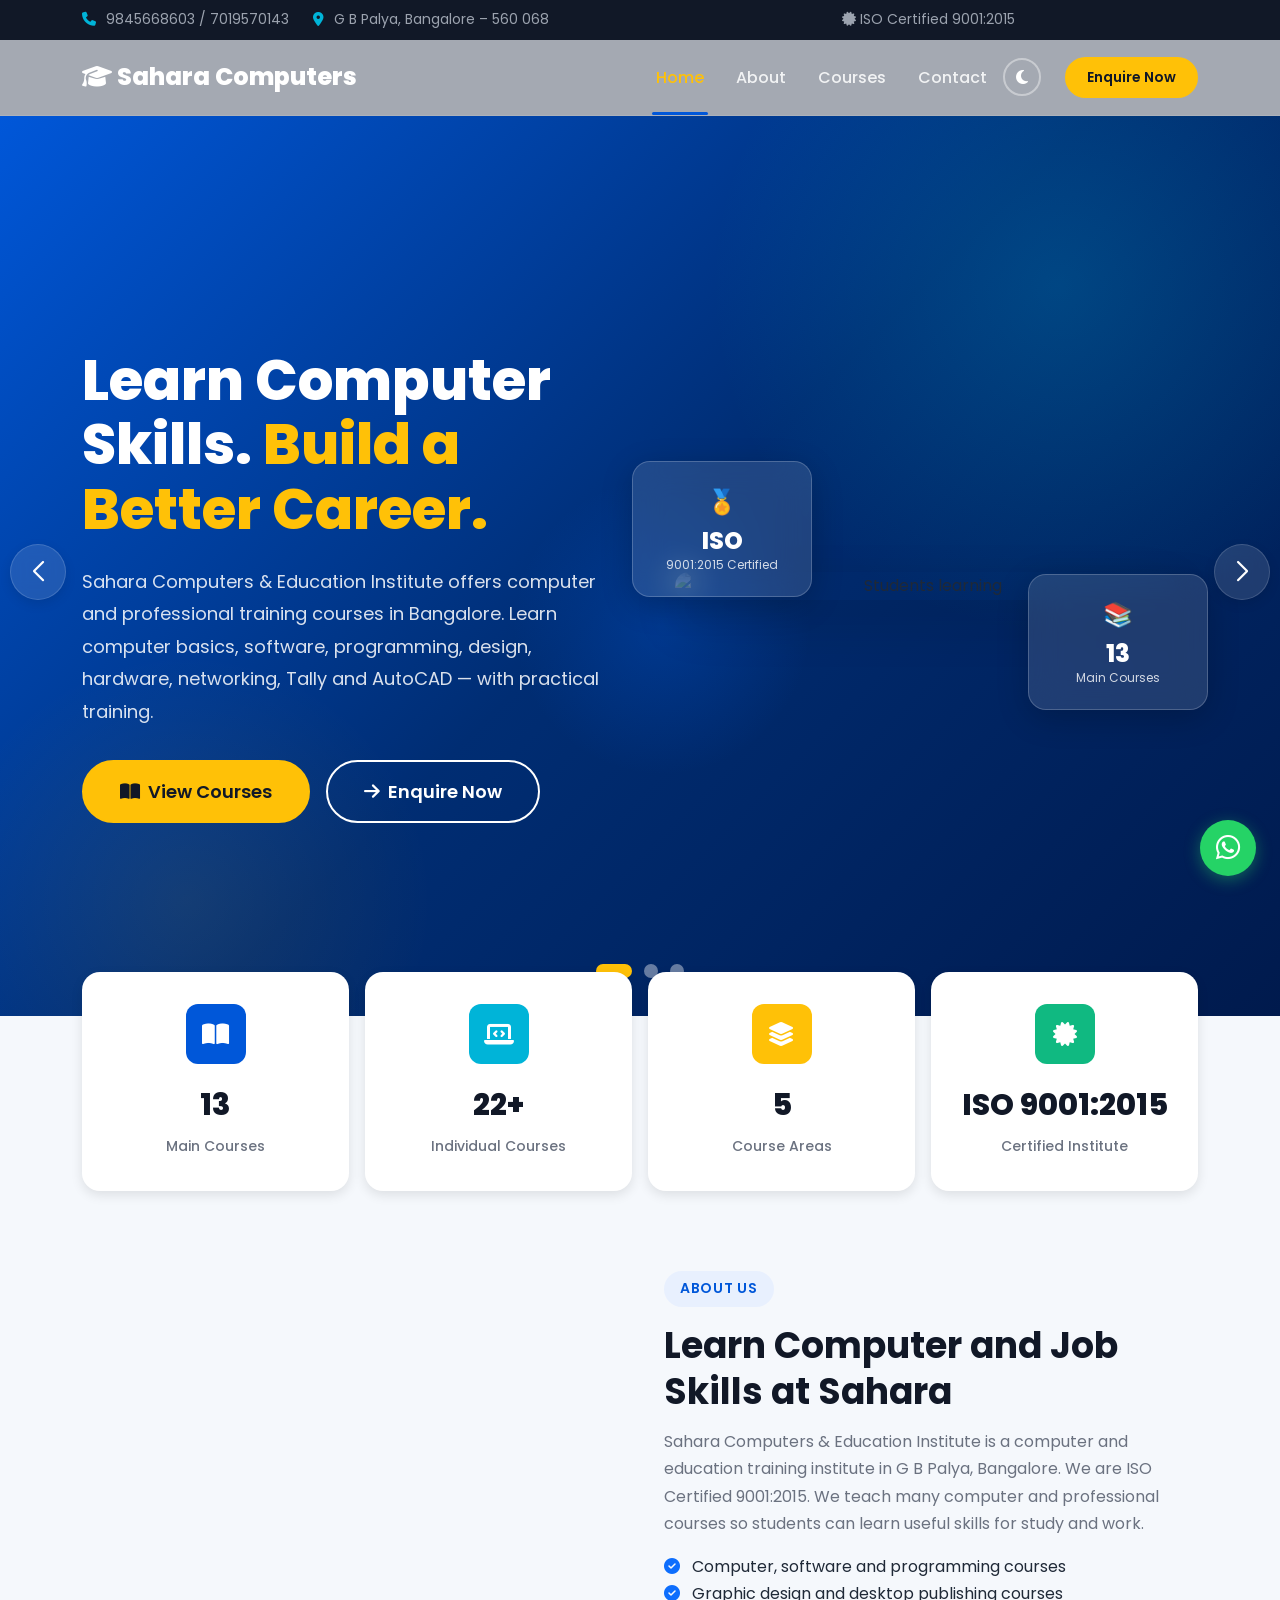
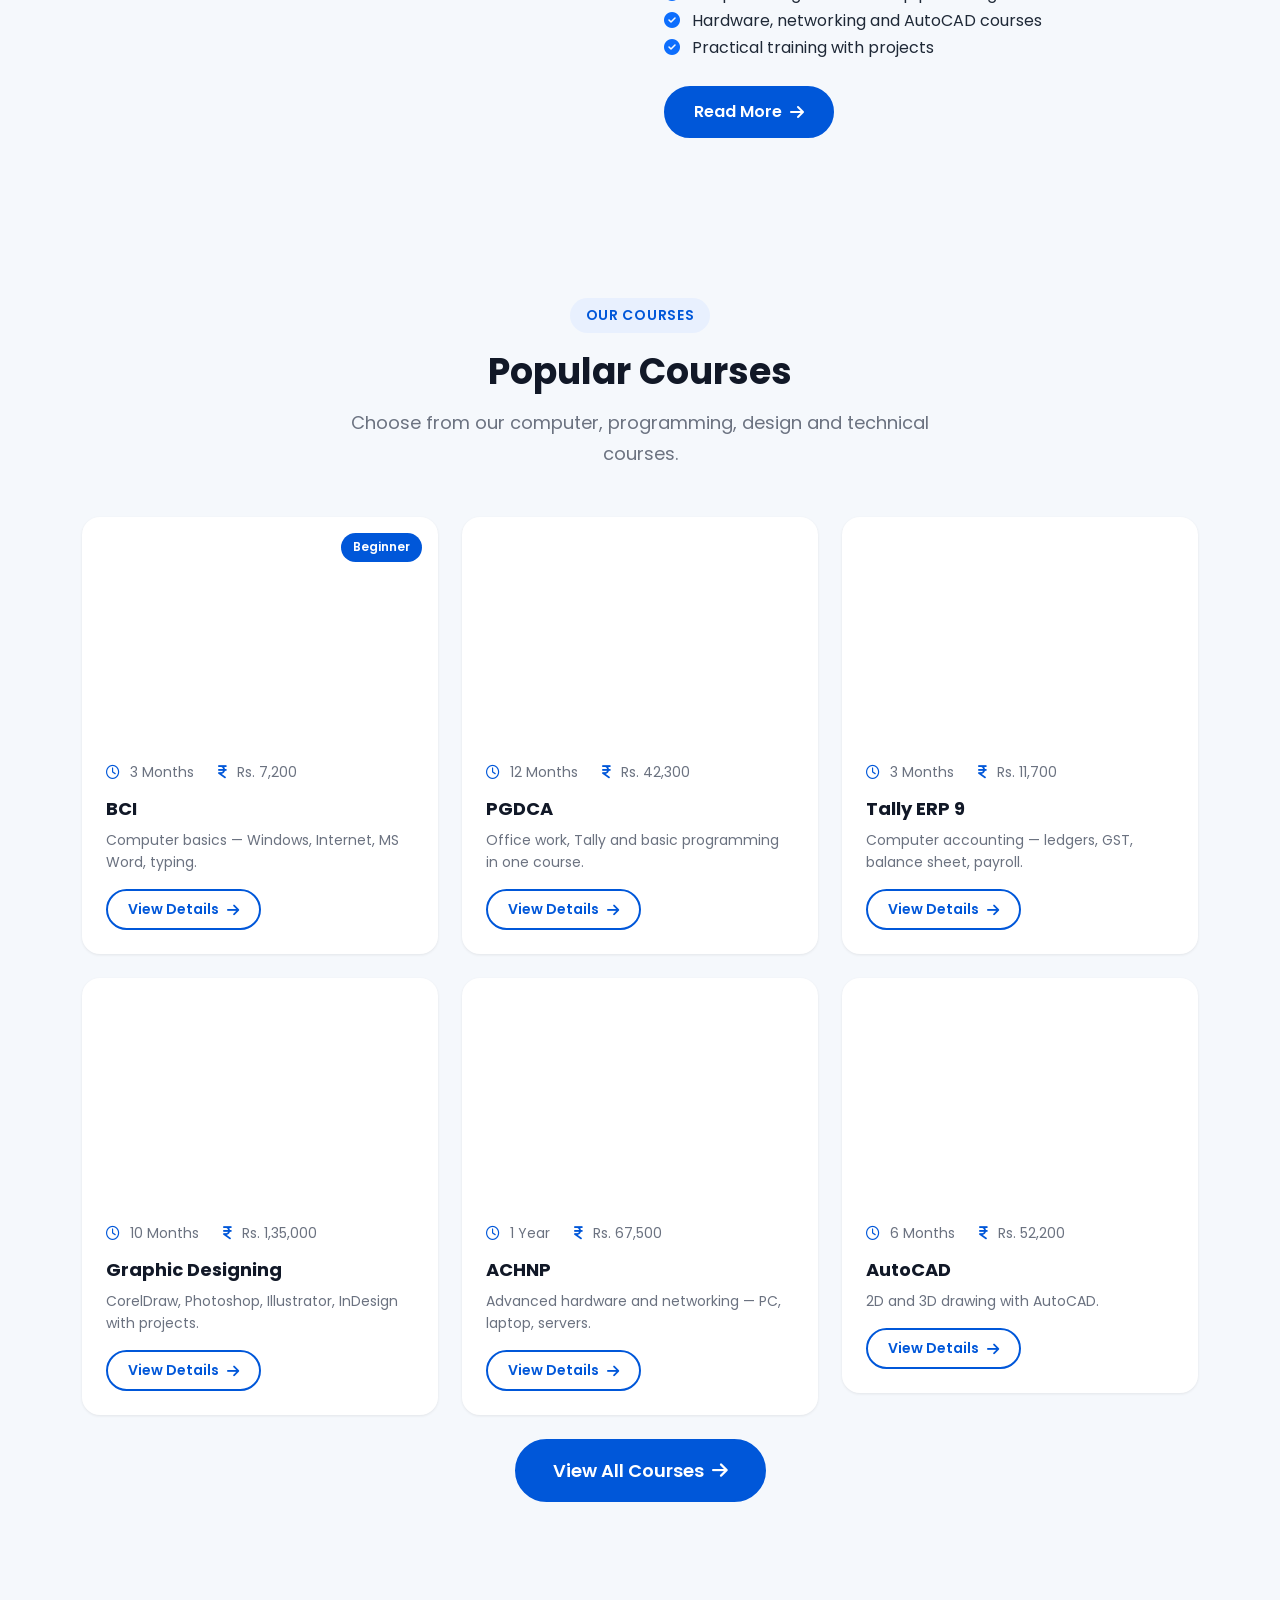
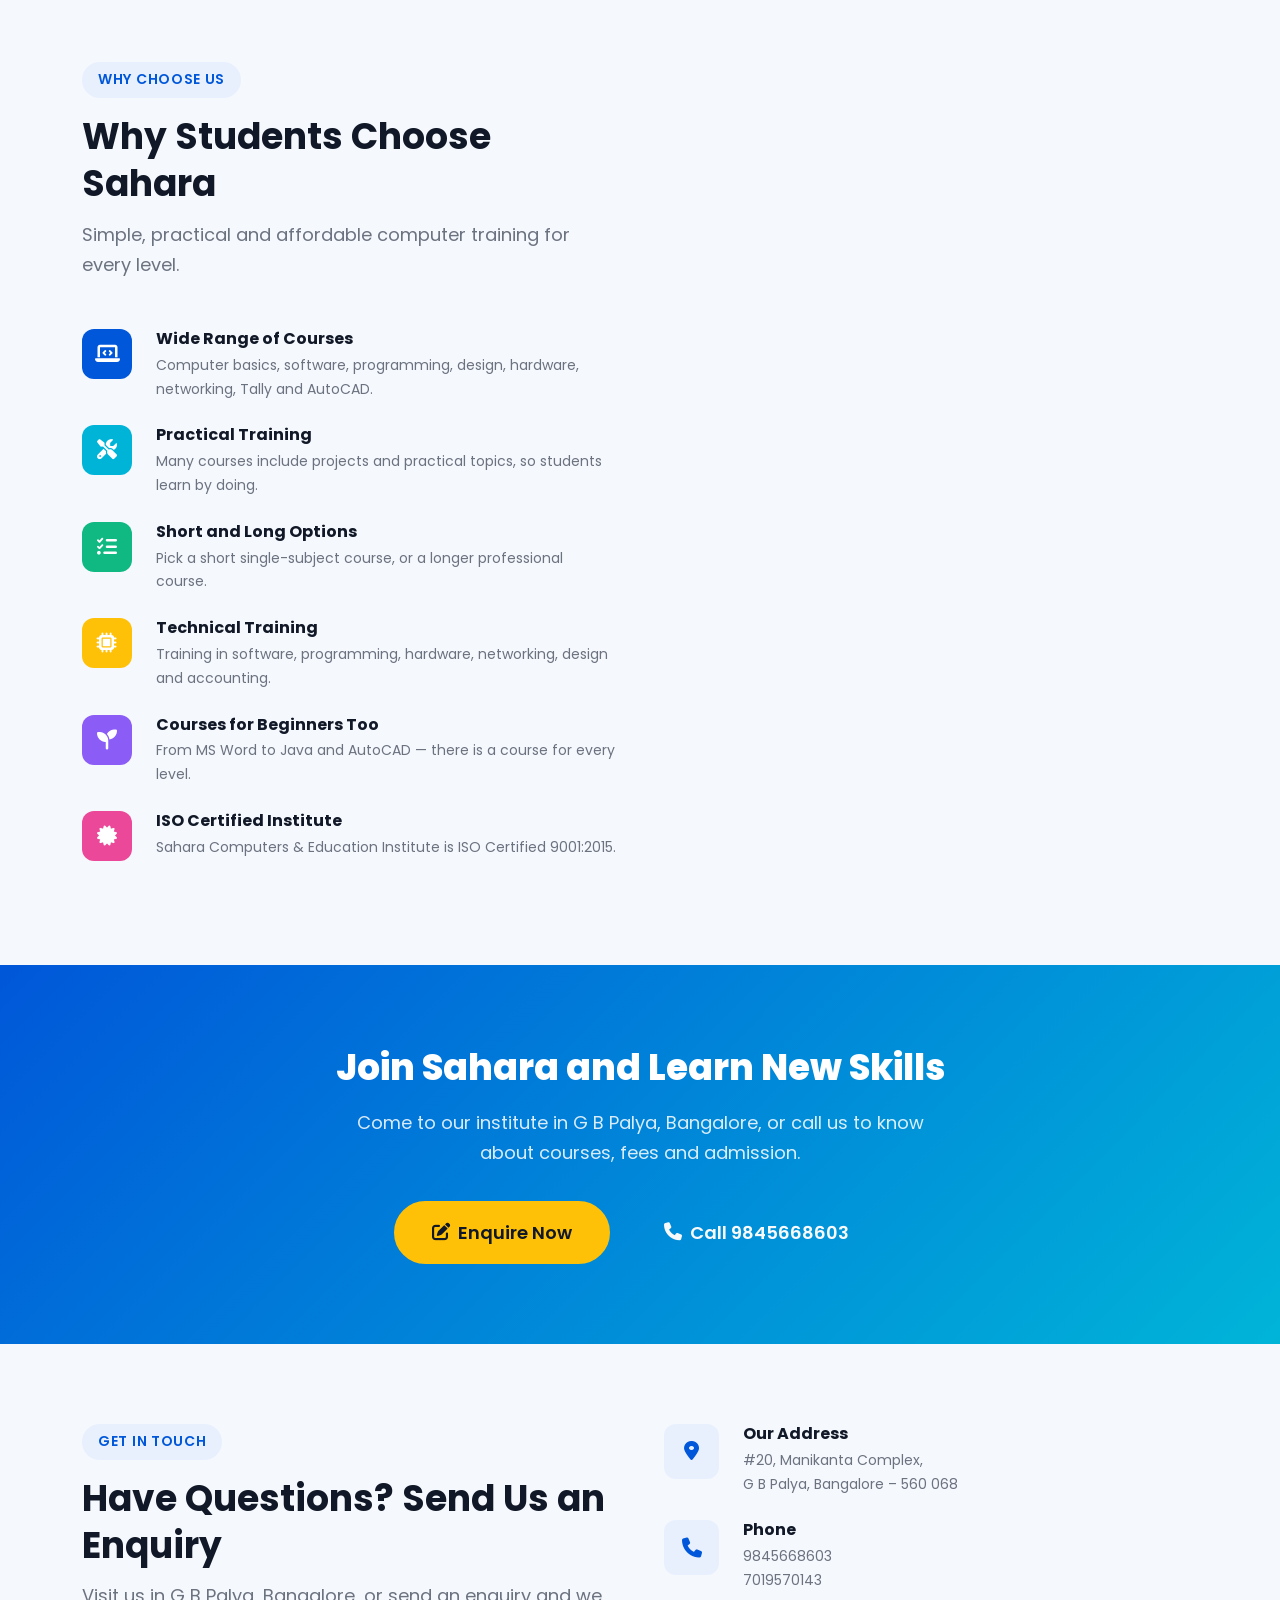
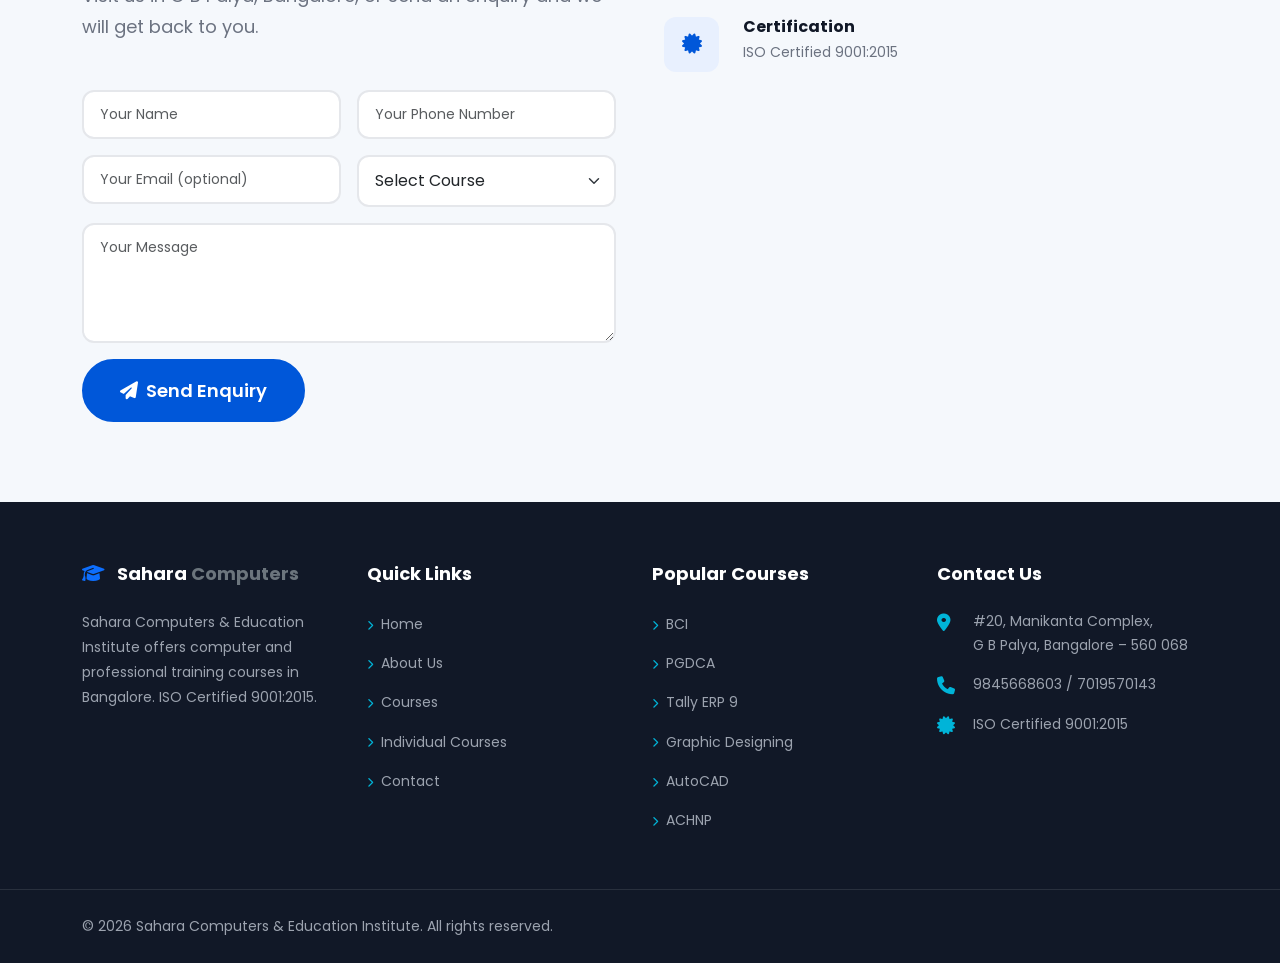
==== commit 22a78a42: "Replace template content with real Sahara Computers institute content - Real institute info (G B Pal" ====
--- a/index.html
+++ b/index.html
@@ -3,15 +3,15 @@
 <head>
   <meta charset="UTF-8">
   <meta name="viewport" content="width=device-width, initial-scale=1.0">
-  <meta name="description" content="Industry-ready computer courses with practical training. Join the leading training institute for Python, Java, Web Development and more.">
-  <meta name="keywords" content="training institute, computer courses, python, java, web development, graphic design, digital marketing">
-  <meta name="author" content="Training Institute">
+  <meta name="description" content="Sahara Computers & Education Institute in G B Palya, Bangalore offers computer courses, software, programming, Tally, graphic design, hardware, networking and AutoCAD training. ISO Certified 9001:2015. Call 9845668603.">
+  <meta name="keywords" content="computer training institute bangalore, computer courses, Tally, AutoCAD, graphic design, hardware networking, PGDCA, DCA, G B Palya">
+  <meta name="author" content="Sahara Computers & Education Institute">
 
   <!-- Open Graph -->
-  <meta property="og:title" content="Training Institute - Learn Today. Build Tomorrow.">
-  <meta property="og:description" content="Industry-ready computer courses with practical training.">
+  <meta property="og:title" content="Sahara Computers & Education Institute - Learn Computer Skills. Build a Better Career.">
+  <meta property="og:description" content="Computer and professional training courses in G B Palya, Bangalore. ISO Certified 9001:2015.">
   <meta property="og:type" content="website">
-  <meta property="og:url" content="https://traininginstitute.com">
+  <meta property="og:url" content="https://saharacomputers.in">
   <meta property="og:image" content="https://images.unsplash.com/photo-1507003211169-0a1dd7228f2d?w=1200&amp;h=630&amp;fit=crop">
 
   <!-- Favicon -->
@@ -37,7 +37,7 @@
   <!-- Main Stylesheet -->
   <link rel="stylesheet" href="assets/css/style.css">
 
-  <title>Training Institute - Learn Today. Build Tomorrow.</title>
+  <title>Computer Training Institute in Bangalore | Sahara Computers & Education Institute</title>
 </head>
 <body>
 
@@ -56,19 +56,21 @@
       <div class="row align-items-center">
         <div class="col-md-8">
           <div class="contact-info">
-            <span><i class="fa-solid fa-phone"></i> +1 (555) 123-4567</span>
-            <span><i class="fa-solid fa-envelope"></i> info@traininginstitute.com</span>
-            <span><i class="fa-solid fa-location-dot"></i> 123 Education Lane, New York, NY</span>
+            <span><i class="fa-solid fa-phone"></i> 9845668603 / 7019570143</span>
+            <span><i class="fa-solid fa-location-dot"></i> G B Palya, Bangalore – 560 068</span>
           </div>
         </div>
         <div class="col-md-4 text-end">
           <div class="social-links">
-            <a href="#" aria-label="Facebook"><i class="fa-brands fa-facebook-f"></i></a>
-            <a href="#" aria-label="Twitter"><i class="fa-brands fa-twitter"></i></a>
-            <a href="#" aria-label="Instagram"><i class="fa-brands fa-instagram"></i></a>
-            <a href="#" aria-label="LinkedIn"><i class="fa-brands fa-linkedin-in"></i></a>
-            <a href="#" aria-label="YouTube"><i class="fa-brands fa-youtube"></i></a>
-          </div>
+            <span><i class="fa-solid fa-certificate"></i> ISO Certified 9001:2015</span>
+          </div>
+          <!-- Social links hidden until client provides real social pages
+          <a href="#" aria-label="Facebook"><i class="fa-brands fa-facebook-f"></i></a>
+          <a href="#" aria-label="Twitter"><i class="fa-brands fa-twitter"></i></a>
+          <a href="#" aria-label="Instagram"><i class="fa-brands fa-instagram"></i></a>
+          <a href="#" aria-label="LinkedIn"><i class="fa-brands fa-linkedin-in"></i></a>
+          <a href="#" aria-label="YouTube"><i class="fa-brands fa-youtube"></i></a>
+          -->
         </div>
       </div>
     </div>
@@ -80,7 +82,7 @@
   <nav class="navbar navbar-expand-lg main-navbar" aria-label="Main navigation">
     <div class="container">
       <a class="navbar-brand" href="index.html">
-        <i class="fa-solid fa-graduation-cap"></i> Train<span>Hub</span>
+        <i class="fa-solid fa-graduation-cap"></i> Sahara <span>Computers</span>
       </a>
       <button class="navbar-toggler" type="button" data-bs-toggle="collapse" data-bs-target="#mainNav" aria-controls="mainNav" aria-expanded="false" aria-label="Toggle navigation">
         <i class="fa-solid fa-bars"></i>
@@ -90,8 +92,9 @@
           <li class="nav-item"><a class="nav-link active" href="index.html">Home</a></li>
           <li class="nav-item"><a class="nav-link" href="about.html">About</a></li>
           <li class="nav-item"><a class="nav-link" href="courses.html">Courses</a></li>
-          <li class="nav-item"><a class="nav-link" href="gallery.html">Gallery</a></li>
-          <li class="nav-item"><a class="nav-link" href="blog.html">Blog</a></li>
+          <!-- Gallery & Blog hidden until real photos/articles are available -->
+          <!-- <li class="nav-item"><a class="nav-link" href="gallery.html">Gallery</a></li>
+          <li class="nav-item"><a class="nav-link" href="blog.html">Blog</a></li> -->
           <li class="nav-item"><a class="nav-link" href="contact.html">Contact</a></li>
           <li class="nav-item d-flex align-items-center me-2">
             <button class="dark-mode-toggle" id="darkModeToggle" aria-label="Toggle dark mode" title="Toggle dark mode">
@@ -99,7 +102,7 @@
             </button>
           </li>
           <li class="nav-item nav-cta">
-            <a href="contact.html" class="btn btn-accent btn-sm">Apply Now</a>
+            <a href="contact.html" class="btn btn-accent btn-sm">Enquire Now</a>
           </li>
         </ul>
       </div>
@@ -125,17 +128,17 @@
             <div class="row align-items-center">
               <div class="col-lg-6">
                 <div class="hero-slide-content">
-                  <h1 class="hero-title">Learn Today. <span class="highlight">Build Tomorrow.</span></h1>
+                  <h1 class="hero-title">Learn Computer Skills. <span class="highlight">Build a Better Career.</span></h1>
                   <p class="hero-text">
-                    Industry-ready computer courses with practical training.
-                    Start your journey towards a successful tech career with expert mentors.
+                    Sahara Computers &amp; Education Institute offers computer and professional training courses in Bangalore.
+                    Learn computer basics, software, programming, design, hardware, networking, Tally and AutoCAD — with practical training.
                   </p>
                   <div class="hero-buttons">
                     <a href="courses.html" class="btn btn-accent btn-lg">
-                      <i class="fa-solid fa-book-open"></i> Explore Courses
+                      <i class="fa-solid fa-book-open"></i> View Courses
                     </a>
                     <a href="contact.html" class="btn btn-secondary btn-lg">
-                      <i class="fa-solid fa-arrow-right"></i> Apply Now
+                      <i class="fa-solid fa-arrow-right"></i> Enquire Now
                     </a>
                   </div>
                 </div>
@@ -144,14 +147,14 @@
                 <div class="hero-image-wrapper">
                   <img src="https://images.unsplash.com/photo-1507003211169-0a1dd7228f2d?w=1000&amp;h=800&amp;fit=crop" alt="Students learning" class="hero-main-img">
                   <div class="hero-floating-card card-1">
-                    <div class="fc-icon">⭐</div>
-                    <div class="fc-value">4.9</div>
-                    <div class="fc-label">Student Rating</div>
+                    <div class="fc-icon">📚</div>
+                    <div class="fc-value">13</div>
+                    <div class="fc-label">Main Courses</div>
                   </div>
                   <div class="hero-floating-card card-2">
-                    <div class="fc-icon">🏆</div>
-                    <div class="fc-value">98%</div>
-                    <div class="fc-label">Placement Rate</div>
+                    <div class="fc-icon">🏅</div>
+                    <div class="fc-value">ISO</div>
+                    <div class="fc-label">9001:2015 Certified</div>
                   </div>
                 </div>
               </div>
@@ -171,10 +174,10 @@
             <div class="row align-items-center">
               <div class="col-lg-6 order-lg-2">
                 <div class="hero-slide-content">
-                  <h1 class="hero-title">Kickstart Your <span class="highlight-cyan">Tech Career</span></h1>
+                  <h1 class="hero-title">Courses for <span class="highlight-cyan">Every Student</span></h1>
                   <p class="hero-text">
-                    Get job-ready with our industry-aligned curriculum. Learn from certified
-                    professionals and work on real-world projects that make your resume stand out.
+                    From computer basics to programming, design, Tally and AutoCAD —
+                    pick the course that fits your goal.
                   </p>
                   <div class="hero-buttons">
                     <a href="courses.html" class="btn btn-accent btn-lg">
@@ -190,14 +193,14 @@
                 <div class="hero-image-wrapper">
                   <img src="https://images.unsplash.com/photo-1524178232363-1fb2b075b655?w=1000&amp;h=800&amp;fit=crop" alt="Campus" class="hero-main-img">
                   <div class="hero-floating-card card-1">
-                    <div class="fc-icon">👨‍🏫</div>
-                    <div class="fc-value">20+</div>
-                    <div class="fc-label">Expert Trainers</div>
+                    <div class="fc-icon">💻</div>
+                    <div class="fc-value">22+</div>
+                    <div class="fc-label">Individual Courses</div>
                   </div>
                   <div class="hero-floating-card card-2">
-                    <div class="fc-icon">📚</div>
-                    <div class="fc-value">25+</div>
-                    <div class="fc-label">Courses</div>
+                    <div class="fc-icon">🗂️</div>
+                    <div class="fc-value">5</div>
+                    <div class="fc-label">Course Areas</div>
                   </div>
                 </div>
               </div>
@@ -217,17 +220,17 @@
             <div class="row align-items-center">
               <div class="col-lg-6">
                 <div class="hero-slide-content">
-                  <h1 class="hero-title">Enroll Now &amp; <span class="highlight">Save 30%</span></h1>
+                  <h1 class="hero-title">Short Courses and <span class="highlight">Full Diplomas</span></h1>
                   <p class="hero-text">
-                    Limited-time early bird discount on all courses. Join thousands of successful
-                    alumni who transformed their careers with our industry-focused training.
+                    Choose a short single-subject course, or a longer professional
+                    course that covers many subjects.
                   </p>
                   <div class="hero-buttons">
                     <a href="contact.html" class="btn btn-accent btn-lg">
-                      <i class="fa-solid fa-pen-to-square"></i> Enroll Today
+                      <i class="fa-solid fa-pen-to-square"></i> Enquire Now
                     </a>
                     <a href="courses.html" class="btn btn-secondary btn-lg">
-                      <i class="fa-solid fa-dollar-sign"></i> See Pricing
+                      <i class="fa-solid fa-book-open"></i> View Courses
                     </a>
                   </div>
                 </div>
@@ -236,14 +239,14 @@
                 <div class="hero-image-wrapper">
                   <img src="https://images.unsplash.com/photo-1555066931-4365d14bab8c?w=800&amp;h=600&amp;fit=crop" alt="Students celebrating" class="hero-main-img">
                   <div class="hero-floating-card card-1">
-                    <div class="fc-icon">🎉</div>
-                    <div class="fc-value">5000+</div>
-                    <div class="fc-label">Students Placed</div>
+                    <div class="fc-icon">💰</div>
+                    <div class="fc-value">10%</div>
+                    <div class="fc-label">Discount on Total Fees</div>
                   </div>
                   <div class="hero-floating-card card-2">
-                    <div class="fc-icon">💼</div>
-                    <div class="fc-value">100%</div>
-                    <div class="fc-label">Job Assistance</div>
+                    <div class="fc-icon">🛠️</div>
+                    <div class="fc-value">Practical</div>
+                    <div class="fc-label">Project-Based Training</div>
                   </div>
                 </div>
               </div>
@@ -260,37 +263,37 @@
   </section>
 
   <!-- ============================================================
-       SECTION 2: TRUST STRIP (Features/Stats)
-       ============================================================ -->
+        SECTION 2: TRUST STRIP (Real facts from brochure)
+        ============================================================ -->
   <section class="trust-strip">
     <div class="container">
       <div class="row g-3">
         <div class="col-6 col-md-3" data-aos="fade-up" data-aos-delay="0">
           <div class="trust-card">
-            <div class="trust-icon blue"><i class="fa-solid fa-users"></i></div>
-            <div class="trust-number">5000+</div>
-            <div class="trust-label">Students Trained</div>
+            <div class="trust-icon blue"><i class="fa-solid fa-book-open"></i></div>
+            <div class="trust-number">13</div>
+            <div class="trust-label">Main Courses</div>
           </div>
         </div>
         <div class="col-6 col-md-3" data-aos="fade-up" data-aos-delay="100">
           <div class="trust-card">
-            <div class="trust-icon cyan"><i class="fa-solid fa-chalkboard-user"></i></div>
-            <div class="trust-number">20+</div>
-            <div class="trust-label">Expert Trainers</div>
+            <div class="trust-icon cyan"><i class="fa-solid fa-laptop-code"></i></div>
+            <div class="trust-number">22+</div>
+            <div class="trust-label">Individual Courses</div>
           </div>
         </div>
         <div class="col-6 col-md-3" data-aos="fade-up" data-aos-delay="200">
           <div class="trust-card">
-            <div class="trust-icon amber"><i class="fa-solid fa-briefcase"></i></div>
-            <div class="trust-number">98%</div>
-            <div class="trust-label">Placement Rate</div>
+            <div class="trust-icon amber"><i class="fa-solid fa-layer-group"></i></div>
+            <div class="trust-number">5</div>
+            <div class="trust-label">Course Areas</div>
           </div>
         </div>
         <div class="col-6 col-md-3" data-aos="fade-up" data-aos-delay="300">
           <div class="trust-card">
             <div class="trust-icon green"><i class="fa-solid fa-certificate"></i></div>
-            <div class="trust-number">100%</div>
-            <div class="trust-label">Govt Certified</div>
+            <div class="trust-number">ISO 9001:2015</div>
+            <div class="trust-label">Certified Institute</div>
           </div>
         </div>
       </div>
@@ -306,22 +309,23 @@
         <div class="col-lg-6" data-aos="fade-right">
           <div class="about-image-wrapper">
             <img src="https://images.unsplash.com/photo-1524178232363-1fb2b075b655?w=1000&amp;h=800&amp;fit=crop" alt="About our institute" onerror="this.style.display='none'">
+            <!-- Years badge hidden — real number not confirmed by client
             <div class="experience-badge">
               <h3>10+</h3>
               <span>Years of Excellence</span>
             </div>
+            -->
           </div>
         </div>
         <div class="col-lg-6" data-aos="fade-left" data-aos-delay="100">
           <span class="section-tag">About Us</span>
-          <h2 class="section-title">Empowering Careers Through Quality Education</h2>
-          <p>At Training Institute, we believe in bridging the gap between academic knowledge and industry requirements. Our comprehensive courses are designed by industry experts to ensure you gain practical, job-ready skills.</p>
-          <p>With over a decade of experience in training and placement, we have helped thousands of students launch their careers in the ever-evolving tech industry.</p>
+          <h2 class="section-title">Learn Computer and Job Skills at Sahara</h2>
+          <p>Sahara Computers &amp; Education Institute is a computer and education training institute in G B Palya, Bangalore. We are ISO Certified 9001:2015. We teach many computer and professional courses so students can learn useful skills for study and work.</p>
           <ul class="mb-4">
-            <li><i class="fa-solid fa-check-circle text-primary me-2"></i> Industry-aligned curriculum</li>
-            <li><i class="fa-solid fa-check-circle text-primary me-2"></i> Hands-on live projects</li>
-            <li><i class="fa-solid fa-check-circle text-primary me-2"></i> 100% placement assistance</li>
-            <li><i class="fa-solid fa-check-circle text-primary me-2"></i> Flexible learning schedules</li>
+            <li><i class="fa-solid fa-check-circle text-primary me-2"></i> Computer, software and programming courses</li>
+            <li><i class="fa-solid fa-check-circle text-primary me-2"></i> Graphic design and desktop publishing courses</li>
+            <li><i class="fa-solid fa-check-circle text-primary me-2"></i> Hardware, networking and AutoCAD courses</li>
+            <li><i class="fa-solid fa-check-circle text-primary me-2"></i> Practical training with projects</li>
           </ul>
           <a href="about.html" class="btn btn-primary">Read More <i class="fa-solid fa-arrow-right"></i></a>
         </div>
@@ -336,111 +340,110 @@
     <div class="container">
       <div class="text-center" data-aos="fade-up">
         <span class="section-tag">Our Courses</span>
-        <h2 class="section-title">Popular Programs</h2>
-        <p class="section-subtitle">Choose from our industry-focused courses designed to kickstart your career.</p>
+        <h2 class="section-title">Popular Courses</h2>
+        <p class="section-subtitle">Choose from our computer, programming, design and technical courses.</p>
       </div>
       <div class="row g-4">
-        <!-- Course 1 -->
+        <!-- Course 1: BCI -->
         <div class="col-md-6 col-lg-4" data-aos="fade-up" data-aos-delay="0">
           <div class="course-card">
             <div class="course-image">
-              <img src="https://images.unsplash.com/photo-1555066931-4365d14bab8c?w=800&amp;h=600&amp;fit=crop" alt="Python Programming" onerror="this.style.display='none'">
-              <span class="course-badge">Popular</span>
+              <img src="https://images.unsplash.com/photo-1517694712202-14dd9538aa97?w=800&amp;h=600&amp;fit=crop" alt="Basic Computer Installation course" onerror="this.style.display='none'">
+              <span class="course-badge">Beginner</span>
+            </div>
+            <div class="course-body">
+              <div class="course-meta">
+                <span><i class="fa-regular fa-clock"></i> 3 Months</span>
+                <span><i class="fa-solid fa-indian-rupee-sign"></i> Rs. 7,200</span>
+              </div>
+              <h5 class="course-title">BCI</h5>
+              <p class="course-description">Computer basics — Windows, Internet, MS Word, typing.</p>
+              <a href="course-details.html?course=bci" class="btn btn-outline-primary btn-sm">View Details <i class="fa-solid fa-arrow-right"></i></a>
+            </div>
+          </div>
+        </div>
+        <!-- Course 2: PGDCA -->
+        <div class="col-md-6 col-lg-4" data-aos="fade-up" data-aos-delay="100">
+          <div class="course-card">
+            <div class="course-image">
+              <img src="https://images.unsplash.com/photo-1504639725590-34d0984388bd?w=800&amp;h=600&amp;fit=crop" alt="PGDCA course" onerror="this.style.display='none'">
+            </div>
+            <div class="course-body">
+              <div class="course-meta">
+                <span><i class="fa-regular fa-clock"></i> 12 Months</span>
+                <span><i class="fa-solid fa-indian-rupee-sign"></i> Rs. 42,300</span>
+              </div>
+              <h5 class="course-title">PGDCA</h5>
+              <p class="course-description">Office work, Tally and basic programming in one course.</p>
+              <a href="course-details.html?course=pgdca" class="btn btn-outline-primary btn-sm">View Details <i class="fa-solid fa-arrow-right"></i></a>
+            </div>
+          </div>
+        </div>
+        <!-- Course 3: Tally ERP 9 -->
+        <div class="col-md-6 col-lg-4" data-aos="fade-up" data-aos-delay="200">
+          <div class="course-card">
+            <div class="course-image">
+              <img src="https://images.unsplash.com/photo-1497366216548-37526070297c?w=800&amp;h=600&amp;fit=crop" alt="Tally ERP 9 course" onerror="this.style.display='none'">
+            </div>
+            <div class="course-body">
+              <div class="course-meta">
+                <span><i class="fa-regular fa-clock"></i> 3 Months</span>
+                <span><i class="fa-solid fa-indian-rupee-sign"></i> Rs. 11,700</span>
+              </div>
+              <h5 class="course-title">Tally ERP 9</h5>
+              <p class="course-description">Computer accounting — ledgers, GST, balance sheet, payroll.</p>
+              <a href="course-details.html?course=tally-erp-9" class="btn btn-outline-primary btn-sm">View Details <i class="fa-solid fa-arrow-right"></i></a>
+            </div>
+          </div>
+        </div>
+        <!-- Course 4: Graphic Designing -->
+        <div class="col-md-6 col-lg-4" data-aos="fade-up" data-aos-delay="0">
+          <div class="course-card">
+            <div class="course-image">
+              <img src="https://images.unsplash.com/photo-1497366811353-6870744d04b2?w=800&amp;h=600&amp;fit=crop" alt="Graphic Designing course" onerror="this.style.display='none'">
+            </div>
+            <div class="course-body">
+              <div class="course-meta">
+                <span><i class="fa-regular fa-clock"></i> 10 Months</span>
+                <span><i class="fa-solid fa-indian-rupee-sign"></i> Rs. 1,35,000</span>
+              </div>
+              <h5 class="course-title">Graphic Designing</h5>
+              <p class="course-description">CorelDraw, Photoshop, Illustrator, InDesign with projects.</p>
+              <a href="course-details.html?course=graphic-designing" class="btn btn-outline-primary btn-sm">View Details <i class="fa-solid fa-arrow-right"></i></a>
+            </div>
+          </div>
+        </div>
+        <!-- Course 5: ACHNP -->
+        <div class="col-md-6 col-lg-4" data-aos="fade-up" data-aos-delay="100">
+          <div class="course-card">
+            <div class="course-image">
+              <img src="https://images.unsplash.com/photo-1504384308090-c894fdcc538d?w=800&amp;h=600&amp;fit=crop" alt="Hardware and networking course" onerror="this.style.display='none'">
+            </div>
+            <div class="course-body">
+              <div class="course-meta">
+                <span><i class="fa-regular fa-clock"></i> 1 Year</span>
+                <span><i class="fa-solid fa-indian-rupee-sign"></i> Rs. 67,500</span>
+              </div>
+              <h5 class="course-title">ACHNP</h5>
+              <p class="course-description">Advanced hardware and networking — PC, laptop, servers.</p>
+              <a href="course-details.html?course=achnp" class="btn btn-outline-primary btn-sm">View Details <i class="fa-solid fa-arrow-right"></i></a>
+            </div>
+          </div>
+        </div>
+        <!-- Course 6: AutoCAD -->
+        <div class="col-md-6 col-lg-4" data-aos="fade-up" data-aos-delay="200">
+          <div class="course-card">
+            <div class="course-image">
+              <img src="https://images.unsplash.com/photo-1555066931-4365d14bab8c?w=800&amp;h=600&amp;fit=crop" alt="AutoCAD course" onerror="this.style.display='none'">
             </div>
             <div class="course-body">
               <div class="course-meta">
                 <span><i class="fa-regular fa-clock"></i> 6 Months</span>
-                <span><i class="fa-regular fa-star"></i> Beginner to Advanced</span>
-              </div>
-              <h5 class="course-title">Python Programming</h5>
-              <p class="course-description">Master Python from basics to advanced. Build real-world applications and learn data structures, OOP, and more.</p>
-              <a href="course-details.html" class="btn btn-outline-primary btn-sm">Learn More <i class="fa-solid fa-arrow-right"></i></a>
-            </div>
-          </div>
-        </div>
-        <!-- Course 2 -->
-        <div class="col-md-6 col-lg-4" data-aos="fade-up" data-aos-delay="100">
-          <div class="course-card">
-            <div class="course-image">
-              <img src="https://images.unsplash.com/photo-1504639725590-34d0984388bd?w=800&amp;h=600&amp;fit=crop" alt="Java Programming" onerror="this.style.display='none'">
-              <span class="course-badge" style="background:var(--color-secondary);">Trending</span>
-            </div>
-            <div class="course-body">
-              <div class="course-meta">
-                <span><i class="fa-regular fa-clock"></i> 6 Months</span>
-                <span><i class="fa-regular fa-star"></i> Intermediate</span>
-              </div>
-              <h5 class="course-title">Java Development</h5>
-              <p class="course-description">Learn core Java, Spring Boot, Hibernate, and build enterprise-grade applications with hands-on projects.</p>
-              <a href="course-details.html" class="btn btn-outline-primary btn-sm">Learn More <i class="fa-solid fa-arrow-right"></i></a>
-            </div>
-          </div>
-        </div>
-        <!-- Course 3 -->
-        <div class="col-md-6 col-lg-4" data-aos="fade-up" data-aos-delay="200">
-          <div class="course-card">
-            <div class="course-image">
-              <img src="https://images.unsplash.com/photo-1517694712202-14dd9538aa97?w=800&amp;h=600&amp;fit=crop" alt="Web Development" onerror="this.style.display='none'">
-            </div>
-            <div class="course-body">
-              <div class="course-meta">
-                <span><i class="fa-regular fa-clock"></i> 8 Months</span>
-                <span><i class="fa-regular fa-star"></i> Beginner to Advanced</span>
-              </div>
-              <h5 class="course-title">Full-Stack Web Development</h5>
-              <p class="course-description">HTML, CSS, JavaScript, React, Node.js, MongoDB — become a complete full-stack developer.</p>
-              <a href="course-details.html" class="btn btn-outline-primary btn-sm">Learn More <i class="fa-solid fa-arrow-right"></i></a>
-            </div>
-          </div>
-        </div>
-        <!-- Course 4 -->
-        <div class="col-md-6 col-lg-4" data-aos="fade-up" data-aos-delay="0">
-          <div class="course-card">
-            <div class="course-image">
-              <img src="https://images.unsplash.com/photo-1497366811353-6870744d04b2?w=800&amp;h=600&amp;fit=crop" alt="Graphic Design" onerror="this.style.display='none'">
-            </div>
-            <div class="course-body">
-              <div class="course-meta">
-                <span><i class="fa-regular fa-clock"></i> 4 Months</span>
-                <span><i class="fa-regular fa-star"></i> Beginner</span>
-              </div>
-              <h5 class="course-title">Graphic Design</h5>
-              <p class="course-description">Learn Photoshop, Illustrator, UI/UX principles, and create stunning designs for print and web.</p>
-              <a href="course-details.html" class="btn btn-outline-primary btn-sm">Learn More <i class="fa-solid fa-arrow-right"></i></a>
-            </div>
-          </div>
-        </div>
-        <!-- Course 5 -->
-        <div class="col-md-6 col-lg-4" data-aos="fade-up" data-aos-delay="100">
-          <div class="course-card">
-            <div class="course-image">
-              <img src="https://images.unsplash.com/photo-1519389950473-47ba0277781c?w=800&amp;h=600&amp;fit=crop" alt="Digital Marketing" onerror="this.style.display='none'">
-            </div>
-            <div class="course-body">
-              <div class="course-meta">
-                <span><i class="fa-regular fa-clock"></i> 3 Months</span>
-                <span><i class="fa-regular fa-star"></i> Beginner</span>
-              </div>
-              <h5 class="course-title">Digital Marketing</h5>
-              <p class="course-description">SEO, SEM, Social Media Marketing, Email Marketing, Google Ads — master the digital landscape.</p>
-              <a href="course-details.html" class="btn btn-outline-primary btn-sm">Learn More <i class="fa-solid fa-arrow-right"></i></a>
-            </div>
-          </div>
-        </div>
-        <!-- Course 6 -->
-        <div class="col-md-6 col-lg-4" data-aos="fade-up" data-aos-delay="200">
-          <div class="course-card">
-            <div class="course-image">
-              <img src="https://images.unsplash.com/photo-1497366216548-37526070297c?w=800&amp;h=600&amp;fit=crop" alt="Tally ERP 9" onerror="this.style.display='none'">
-            </div>
-            <div class="course-body">
-              <div class="course-meta">
-                <span><i class="fa-regular fa-clock"></i> 3 Months</span>
-                <span><i class="fa-regular fa-star"></i> Beginner</span>
-              </div>
-              <h5 class="course-title">Tally ERP 9</h5>
-              <p class="course-description">Complete accounting and inventory management with Tally. GST compliance, payroll, and taxation included.</p>
-              <a href="course-details.html" class="btn btn-outline-primary btn-sm">Learn More <i class="fa-solid fa-arrow-right"></i></a>
+                <span><i class="fa-solid fa-indian-rupee-sign"></i> Rs. 52,200</span>
+              </div>
+              <h5 class="course-title">AutoCAD</h5>
+              <p class="course-description">2D and 3D drawing with AutoCAD.</p>
+              <a href="course-details.html?course=autocad" class="btn btn-outline-primary btn-sm">View Details <i class="fa-solid fa-arrow-right"></i></a>
             </div>
           </div>
         </div>
@@ -459,49 +462,49 @@
       <div class="row align-items-center g-5">
         <div class="col-lg-6" data-aos="fade-right">
           <span class="section-tag">Why Choose Us</span>
-          <h2 class="section-title">We Make Learning Different</h2>
-          <p class="section-subtitle section-subtitle--left">Our commitment to quality education sets us apart.</p>
+          <h2 class="section-title">Why Students Choose Sahara</h2>
+          <p class="section-subtitle section-subtitle--left">Simple, practical and affordable computer training for every level.</p>
 
           <div class="why-item">
             <div class="why-icon blue"><i class="fa-solid fa-laptop-code"></i></div>
             <div>
-              <h6>Live Projects</h6>
-              <p>Work on real-world projects that build your portfolio and confidence.</p>
+              <h6>Wide Range of Courses</h6>
+              <p>Computer basics, software, programming, design, hardware, networking, Tally and AutoCAD.</p>
             </div>
           </div>
           <div class="why-item">
-            <div class="why-icon cyan"><i class="fa-solid fa-chalkboard-user"></i></div>
+            <div class="why-icon cyan"><i class="fa-solid fa-screwdriver-wrench"></i></div>
             <div>
-              <h6>Certified Faculty</h6>
-              <p>Learn from industry veterans with years of practical experience.</p>
+              <h6>Practical Training</h6>
+              <p>Many courses include projects and practical topics, so students learn by doing.</p>
             </div>
           </div>
           <div class="why-item">
-            <div class="why-icon green"><i class="fa-solid fa-handshake"></i></div>
+            <div class="why-icon green"><i class="fa-solid fa-list-check"></i></div>
             <div>
-              <h6>Placement Support</h6>
-              <p>Dedicated placement cell with resume building, mock interviews & job referrals.</p>
+              <h6>Short and Long Options</h6>
+              <p>Pick a short single-subject course, or a longer professional course.</p>
             </div>
           </div>
           <div class="why-item">
-            <div class="why-icon amber"><i class="fa-solid fa-clock"></i></div>
+            <div class="why-icon amber"><i class="fa-solid fa-microchip"></i></div>
             <div>
-              <h6>Flexible Timings</h6>
-              <p>Weekday, weekend, and evening batches to fit your schedule.</p>
+              <h6>Technical Training</h6>
+              <p>Training in software, programming, hardware, networking, design and accounting.</p>
             </div>
           </div>
           <div class="why-item">
-            <div class="why-icon purple"><i class="fa-solid fa-wallet"></i></div>
+            <div class="why-icon purple"><i class="fa-solid fa-seedling"></i></div>
             <div>
-              <h6>Affordable Fees</h6>
-              <p>Quality education at competitive prices with easy EMI options.</p>
+              <h6>Courses for Beginners Too</h6>
+              <p>From MS Word to Java and AutoCAD — there is a course for every level.</p>
             </div>
           </div>
           <div class="why-item">
-            <div class="why-icon pink"><i class="fa-solid fa-microchip"></i></div>
+            <div class="why-icon pink"><i class="fa-solid fa-certificate"></i></div>
             <div>
-              <h6>Modern Labs</h6>
-              <p>State-of-the-art computer labs with the latest software and tools.</p>
+              <h6>ISO Certified Institute</h6>
+              <p>Sahara Computers &amp; Education Institute is ISO Certified 9001:2015.</p>
             </div>
           </div>
         </div>
@@ -513,8 +516,11 @@
   </section>
 
   <!-- ============================================================
-       SECTION 6: STATISTICS (Animated Counters)
-       ============================================================ -->
+        SECTION 6: STATISTICS — HIDDEN (no real student/placement data;
+        real facts already shown in trust strip above). Re-enable if the
+        client confirms numbers.
+       ============================================================ -->
+  <!--
   <section class="statistics-section" id="statistics">
     <div class="container">
       <div class="text-center mb-5" data-aos="fade-up">
@@ -554,10 +560,14 @@
       </div>
     </div>
   </section>
-
-  <!-- ============================================================
-       SECTION 7: TRAINERS
-       ============================================================ -->
+  -->
+
+
+  <!-- ============================================================
+        SECTION 7: TRAINERS — HIDDEN (no real trainer names/photos in
+        brochure). Re-enable when the client provides trainer details.
+       ============================================================ -->
+  <!--
   <section class="section" id="trainers">
     <div class="container">
       <div class="text-center" data-aos="fade-up">
@@ -617,10 +627,17 @@
       </div>
     </div>
   </section>
-
-  <!-- ============================================================
+  -->
+
+
+  <!-- ============================================================
+       SECTION 8: TESTIMONIALS - HIDDEN (no real student reviews in
+       brochure). Re-enable once the client provides testimonials.
+       ============================================================ -->
+  <!--
+  [============================================================
        SECTION 8: TESTIMONIALS (Swiper Carousel)
-       ============================================================ -->
+       ============================================================]
   <section class="section section-bg-gray testimonials-section" id="testimonials">
     <div class="container">
       <div class="text-center" data-aos="fade-up">
@@ -629,7 +646,7 @@
         <p class="section-subtitle">Hear from our alumni who transformed their careers with us.</p>
       </div>
 
-      <!-- Decorative background blobs -->
+      [Decorative background blobs]
       <div class="testimonials-bg">
         <div class="t-bg-blob t-bg-blob-1"></div>
         <div class="t-bg-blob t-bg-blob-2"></div>
@@ -637,7 +654,7 @@
 
       <div class="testimonial-slider swiper" data-aos="fade-up">
         <div class="swiper-wrapper">
-          <!-- Testimonial 1 -->
+          [Testimonial 1]
           <div class="swiper-slide">
             <div class="testimonial-card">
               <div class="tc-glow-line"></div>
@@ -661,7 +678,7 @@
               </div>
             </div>
           </div>
-          <!-- Testimonial 2 -->
+          [Testimonial 2]
           <div class="swiper-slide">
             <div class="testimonial-card">
               <div class="tc-glow-line"></div>
@@ -685,7 +702,7 @@
               </div>
             </div>
           </div>
-          <!-- Testimonial 3 -->
+          [Testimonial 3]
           <div class="swiper-slide">
             <div class="testimonial-card">
               <div class="tc-glow-line"></div>
@@ -709,7 +726,7 @@
               </div>
             </div>
           </div>
-          <!-- Testimonial 4 -->
+          [Testimonial 4]
           <div class="swiper-slide">
             <div class="testimonial-card">
               <div class="tc-glow-line"></div>
@@ -733,7 +750,7 @@
               </div>
             </div>
           </div>
-          <!-- Testimonial 5 -->
+          [Testimonial 5]
           <div class="swiper-slide">
             <div class="testimonial-card">
               <div class="tc-glow-line"></div>
@@ -757,7 +774,7 @@
               </div>
             </div>
           </div>
-          <!-- Testimonial 6 -->
+          [Testimonial 6]
           <div class="swiper-slide">
             <div class="testimonial-card">
               <div class="tc-glow-line"></div>
@@ -783,12 +800,12 @@
           </div>
         </div>
 
-        <!-- Pagination -->
+        [Pagination]
         <div class="swiper-pagination"></div>
-        <!-- Navigation Arrows -->
+        [Navigation Arrows]
         <div class="swiper-button-next testimonial-next"></div>
         <div class="swiper-button-prev testimonial-prev"></div>
-        <!-- Autoplay Progress Bar -->
+        [Autoplay Progress Bar]
         <div class="swiper-progress-bar">
           <span class="spb-fill"></span>
         </div>
@@ -801,11 +818,15 @@
       </div>
     </div>
   </section>
-
-  <!-- ============================================================
-       SECTION 9: GALLERY
-       ============================================================ -->
-  <section class="section" id="gallery">
+  -->
+
+  <!-- ============================================================
+       SECTION 9: GALLERY STRIP - HIDDEN (no real institute photos yet).
+       Do NOT show stock photos as Sahara campus. Re-enable when the
+       client provides real classroom/lab photos.
+       ============================================================ -->
+  <!--
+<section class="section" id="gallery">
     <div class="container">
       <div class="text-center" data-aos="fade-up">
         <span class="section-tag">Gallery</span>
@@ -855,11 +876,15 @@
       </div>
     </div>
   </section>
-
-  <!-- ============================================================
-       SECTION 10: PLACEMENT PARTNERS
-       ============================================================ -->
-  <section class="section section-bg-gray" id="partners">
+  -->
+
+  <!-- ============================================================
+       SECTION 10: PLACEMENT PARTNERS - REMOVED (brochure names no
+       companies; fake logos must not be used). Re-enable only with
+       real partner logos.
+       ============================================================ -->
+  <!--
+<section class="section section-bg-gray" id="partners">
     <div class="container">
       <div class="text-center" data-aos="fade-up">
         <span class="section-tag">Our Partners</span>
@@ -890,19 +915,21 @@
       </div>
     </div>
   </section>
-
-  <!-- ============================================================
-       SECTION 11: ADMISSION CTA
-       ============================================================ -->
+  -->
   <section class="cta-section" id="admission-cta">
     <div class="container">
       <div class="row justify-content-center">
-        <div class="col-lg-8" data-aos="fade-up">
-          <h2>Ready to Start Your Journey?</h2>
-          <p>Join thousands of successful students who have transformed their careers with our training programs. Enroll now and take the first step toward a brighter future.</p>
-          <a href="contact.html" class="btn btn-accent btn-lg">
-            <i class="fa-solid fa-pen-to-square"></i> Apply for Admission
-          </a>
+        <div class="col-lg-8" data-aos="fade-up" class="text-center">
+          <h2>Join Sahara and Learn New Skills</h2>
+          <p>Come to our institute in G B Palya, Bangalore, or call us to know about courses, fees and admission.</p>
+          <div class="d-flex gap-3 justify-content-center flex-wrap">
+            <a href="contact.html" class="btn btn-accent btn-lg">
+              <i class="fa-solid fa-pen-to-square"></i> Enquire Now
+            </a>
+            <a href="tel:+919845668603" class="btn btn-outline-light btn-lg">
+              <i class="fa-solid fa-phone"></i> Call 9845668603
+            </a>
+          </div>
         </div>
       </div>
     </div>
@@ -916,8 +943,8 @@
       <div class="row g-5">
         <div class="col-lg-6" data-aos="fade-right">
           <span class="section-tag">Get in Touch</span>
-          <h2 class="section-title">Have Questions? Write to Us</h2>
-          <p class="section-subtitle section-subtitle--left">We'd love to hear from you. Send us a message and we'll respond as soon as possible.</p>
+          <h2 class="section-title">Have Questions? Send Us an Enquiry</h2>
+          <p class="section-subtitle section-subtitle--left">Visit us in G B Palya, Bangalore, or send an enquiry and we will get back to you.</p>
 
           <form class="needs-validation" novalidate>
             <div class="row g-3">
@@ -926,22 +953,29 @@
                 <div class="invalid-feedback">Please enter your name.</div>
               </div>
               <div class="col-md-6">
-                <input type="email" class="form-control" placeholder="Your Email" required>
-                <div class="invalid-feedback">Please enter a valid email.</div>
+                <input type="tel" class="form-control" placeholder="Your Phone Number" required>
+                <div class="invalid-feedback">Please enter your phone number.</div>
               </div>
               <div class="col-md-6">
-                <input type="tel" class="form-control" placeholder="Your Phone" required>
-                <div class="invalid-feedback">Please enter your phone number.</div>
+                <input type="email" class="form-control" placeholder="Your Email (optional)">
               </div>
               <div class="col-md-6">
                 <select class="form-select" required>
                   <option value="" disabled selected>Select Course</option>
-                  <option value="python">Python Programming</option>
-                  <option value="java">Java Development</option>
-                  <option value="web">Web Development</option>
-                  <option value="design">Graphic Design</option>
-                  <option value="marketing">Digital Marketing</option>
-                  <option value="tally">Tally ERP 9</option>
+                  <option value="bci">BCI</option>
+                  <option value="dom">DOM</option>
+                  <option value="daa">DAA</option>
+                  <option value="pgdca">PGDCA</option>
+                  <option value="dse">DSE — Diploma in Software Engineer</option>
+                  <option value="attc">ATTC</option>
+                  <option value="dtp">DTP — Desktop Publishing</option>
+                  <option value="graphic-designing">Graphic Designing</option>
+                  <option value="dan">DAN — Desk Area Network</option>
+                  <option value="achnp">ACHNP</option>
+                  <option value="tally-erp-9">Tally ERP 9</option>
+                  <option value="tally-erp-9-advance">Tally ERP 9 Advance</option>
+                  <option value="autocad">AutoCAD</option>
+                  <option value="individual">Individual Courses</option>
                 </select>
                 <div class="invalid-feedback">Please select a course.</div>
               </div>
@@ -951,7 +985,7 @@
               </div>
               <div class="col-12">
                 <button type="submit" class="btn btn-primary btn-lg">
-                  <i class="fa-solid fa-paper-plane"></i> Send Message
+                  <i class="fa-solid fa-paper-plane"></i> Send Enquiry
                 </button>
               </div>
             </div>
@@ -962,16 +996,24 @@
             <div class="contact-icon"><i class="fa-solid fa-location-dot"></i></div>
             <div>
               <h6>Our Address</h6>
-              <p>123 Education Lane, Suite 200<br>New York, NY 10001</p>
+              <p>#20, Manikanta Complex,<br>G B Palya, Bangalore – 560 068</p>
             </div>
           </div>
           <div class="contact-info-card">
             <div class="contact-icon"><i class="fa-solid fa-phone"></i></div>
             <div>
               <h6>Phone</h6>
-              <p>+1 (555) 123-4567<br>+1 (555) 987-6543</p>
-            </div>
-          </div>
+              <p>9845668603<br>7019570143</p>
+            </div>
+          </div>
+          <div class="contact-info-card">
+            <div class="contact-icon"><i class="fa-solid fa-certificate"></i></div>
+            <div>
+              <h6>Certification</h6>
+              <p>ISO Certified 9001:2015</p>
+            </div>
+          </div>
+          <!-- Email & office hours hidden — not provided in the brochure
           <div class="contact-info-card">
             <div class="contact-icon"><i class="fa-solid fa-envelope"></i></div>
             <div>
@@ -986,10 +1028,11 @@
               <p>Mon – Fri: 9:00 AM – 7:00 PM<br>Sat: 10:00 AM – 4:00 PM</p>
             </div>
           </div>
+          -->
           <!-- Google Map Placeholder -->
           <div class="mt-3">
             <iframe 
-              src="https://www.google.com/maps/embed?pb=!1m18!1m12!1m3!1d3022.1422937950147!2d-73.98731968459376!3d40.75889497932781!2m3!1f0!2f0!3f0!3m2!1i1024!2i768!4f13.1!3m3!1m2!1s0x89c25855c6480299%3A0x55194ec5a1ae072e!2sTimes%20Square!5e0!3m2!1sen!2sus!4v1690000000000!5m2!1sen!2sus" 
+              src="https://www.google.com/maps?q=G%20B%20Palya%2C%20Bangalore%20%E2%80%93%20560068&output=embed" 
               width="100%" height="220" style="border:0; border-radius: 12px;" allowfullscreen="" loading="lazy">
             </iframe>
           </div>
@@ -1006,8 +1049,9 @@
       <div class="row g-4">
         <!-- Column 1: Logo + About -->
         <div class="col-lg-3 col-md-6">
-          <h5><i class="fa-solid fa-graduation-cap text-primary me-2"></i> Train<span class="text-secondary">Hub</span></h5>
-          <p>Industry-ready computer courses with practical training. Join us to build a successful tech career.</p>
+          <h5><i class="fa-solid fa-graduation-cap text-primary me-2"></i> Sahara <span class="text-secondary">Computers</span></h5>
+          <p>Sahara Computers &amp; Education Institute offers computer and professional training courses in Bangalore. ISO Certified 9001:2015.</p>
+          <!-- Social links hidden until client provides real social pages
           <div class="d-flex gap-2 mt-3">
             <a href="#" class="btn btn-sm" style="background:rgba(255,255,255,0.1);color:#fff;border-radius:50%;width:38px;height:38px;display:flex;align-items:center;justify-content:center;" aria-label="Facebook">
               <i class="fa-brands fa-facebook-f"></i>
@@ -1022,6 +1066,7 @@
               <i class="fa-brands fa-linkedin-in"></i>
             </a>
           </div>
+          -->
         </div>
         <!-- Column 2: Quick Links -->
         <div class="col-lg-3 col-md-6">
@@ -1030,8 +1075,11 @@
             <li><a href="index.html"><i class="fa-solid fa-chevron-right"></i> Home</a></li>
             <li><a href="about.html"><i class="fa-solid fa-chevron-right"></i> About Us</a></li>
             <li><a href="courses.html"><i class="fa-solid fa-chevron-right"></i> Courses</a></li>
+            <li><a href="courses.html#individual"><i class="fa-solid fa-chevron-right"></i> Individual Courses</a></li>
+            <!-- Gallery & Blog hidden until real content exists
             <li><a href="gallery.html"><i class="fa-solid fa-chevron-right"></i> Gallery</a></li>
             <li><a href="blog.html"><i class="fa-solid fa-chevron-right"></i> Blog</a></li>
+            -->
             <li><a href="contact.html"><i class="fa-solid fa-chevron-right"></i> Contact</a></li>
           </ul>
         </div>
@@ -1039,29 +1087,30 @@
         <div class="col-lg-3 col-md-6">
           <h5>Popular Courses</h5>
           <ul class="footer-links">
-            <li><a href="course-details.html"><i class="fa-solid fa-chevron-right"></i> Python Programming</a></li>
-            <li><a href="course-details.html"><i class="fa-solid fa-chevron-right"></i> Java Development</a></li>
-            <li><a href="course-details.html"><i class="fa-solid fa-chevron-right"></i> Web Development</a></li>
-            <li><a href="course-details.html"><i class="fa-solid fa-chevron-right"></i> Graphic Design</a></li>
-            <li><a href="course-details.html"><i class="fa-solid fa-chevron-right"></i> Digital Marketing</a></li>
-            <li><a href="course-details.html"><i class="fa-solid fa-chevron-right"></i> Tally ERP 9</a></li>
+            <li><a href="course-details.html?course=bci"><i class="fa-solid fa-chevron-right"></i> BCI</a></li>
+            <li><a href="course-details.html?course=pgdca"><i class="fa-solid fa-chevron-right"></i> PGDCA</a></li>
+            <li><a href="course-details.html?course=tally-erp-9"><i class="fa-solid fa-chevron-right"></i> Tally ERP 9</a></li>
+            <li><a href="course-details.html?course=graphic-designing"><i class="fa-solid fa-chevron-right"></i> Graphic Designing</a></li>
+            <li><a href="course-details.html?course=autocad"><i class="fa-solid fa-chevron-right"></i> AutoCAD</a></li>
+            <li><a href="course-details.html?course=achnp"><i class="fa-solid fa-chevron-right"></i> ACHNP</a></li>
           </ul>
         </div>
-        <!-- Column 4: Contact + Newsletter -->
+        <!-- Column 4: Contact -->
         <div class="col-lg-3 col-md-6">
           <h5>Contact Us</h5>
           <div class="contact-item">
             <i class="fa-solid fa-location-dot"></i>
-            <span>123 Education Lane, New York, NY 10001</span>
+            <span>#20, Manikanta Complex,<br>G B Palya, Bangalore – 560 068</span>
           </div>
           <div class="contact-item">
             <i class="fa-solid fa-phone"></i>
-            <span>+1 (555) 123-4567</span>
+            <span>9845668603 / 7019570143</span>
           </div>
           <div class="contact-item">
-            <i class="fa-solid fa-envelope"></i>
-            <span>info@traininginstitute.com</span>
-          </div>
+            <i class="fa-solid fa-certificate"></i>
+            <span>ISO Certified 9001:2015</span>
+          </div>
+          <!-- Newsletter hidden — not needed
           <div class="mt-3">
             <h6 style="color:#fff;font-size:0.875rem;">Subscribe to Newsletter</h6>
             <form class="newsletter-form">
@@ -1071,6 +1120,7 @@
               </div>
             </form>
           </div>
+          -->
         </div>
       </div>
     </div>
@@ -1078,13 +1128,15 @@
       <div class="container">
         <div class="row align-items-center">
           <div class="col-md-6">
-            <p>&copy; 2024 Training Institute. All rights reserved.</p>
+            <p>&copy; 2026 Sahara Computers &amp; Education Institute. All rights reserved.</p>
           </div>
           <div class="col-md-6 text-md-end">
+            <!-- Privacy/Terms pages do not exist yet
             <p>
               <a href="#" class="text-muted me-3">Privacy Policy</a>
               <a href="#" class="text-muted">Terms of Service</a>
             </p>
+            -->
           </div>
         </div>
       </div>
@@ -1094,7 +1146,7 @@
   <!-- ============================================================
        WHATSAPP FLOATING BUTTON
        ============================================================ -->
-  <a href="https://wa.me/15551234567" class="whatsapp-float" target="_blank" rel="noopener noreferrer" aria-label="Chat on WhatsApp">
+  <a href="https://wa.me/919845668603" class="whatsapp-float" target="_blank" rel="noopener noreferrer" aria-label="Chat on WhatsApp">
     <i class="fa-brands fa-whatsapp"></i>
   </a>
 
--- a/assets/css/style.css
+++ b/assets/css/style.css
@@ -1500,6 +1500,12 @@
   box-shadow: var(--shadow-lg);
 }
 
+@media (max-width: 575.98px) {
+  .about-image-wrapper .experience-badge {
+    right: 0px;
+  }
+}
+
 .about-image-wrapper .experience-badge h3 {
   font-size: var(--font-size-2xl);
   font-weight: 800;
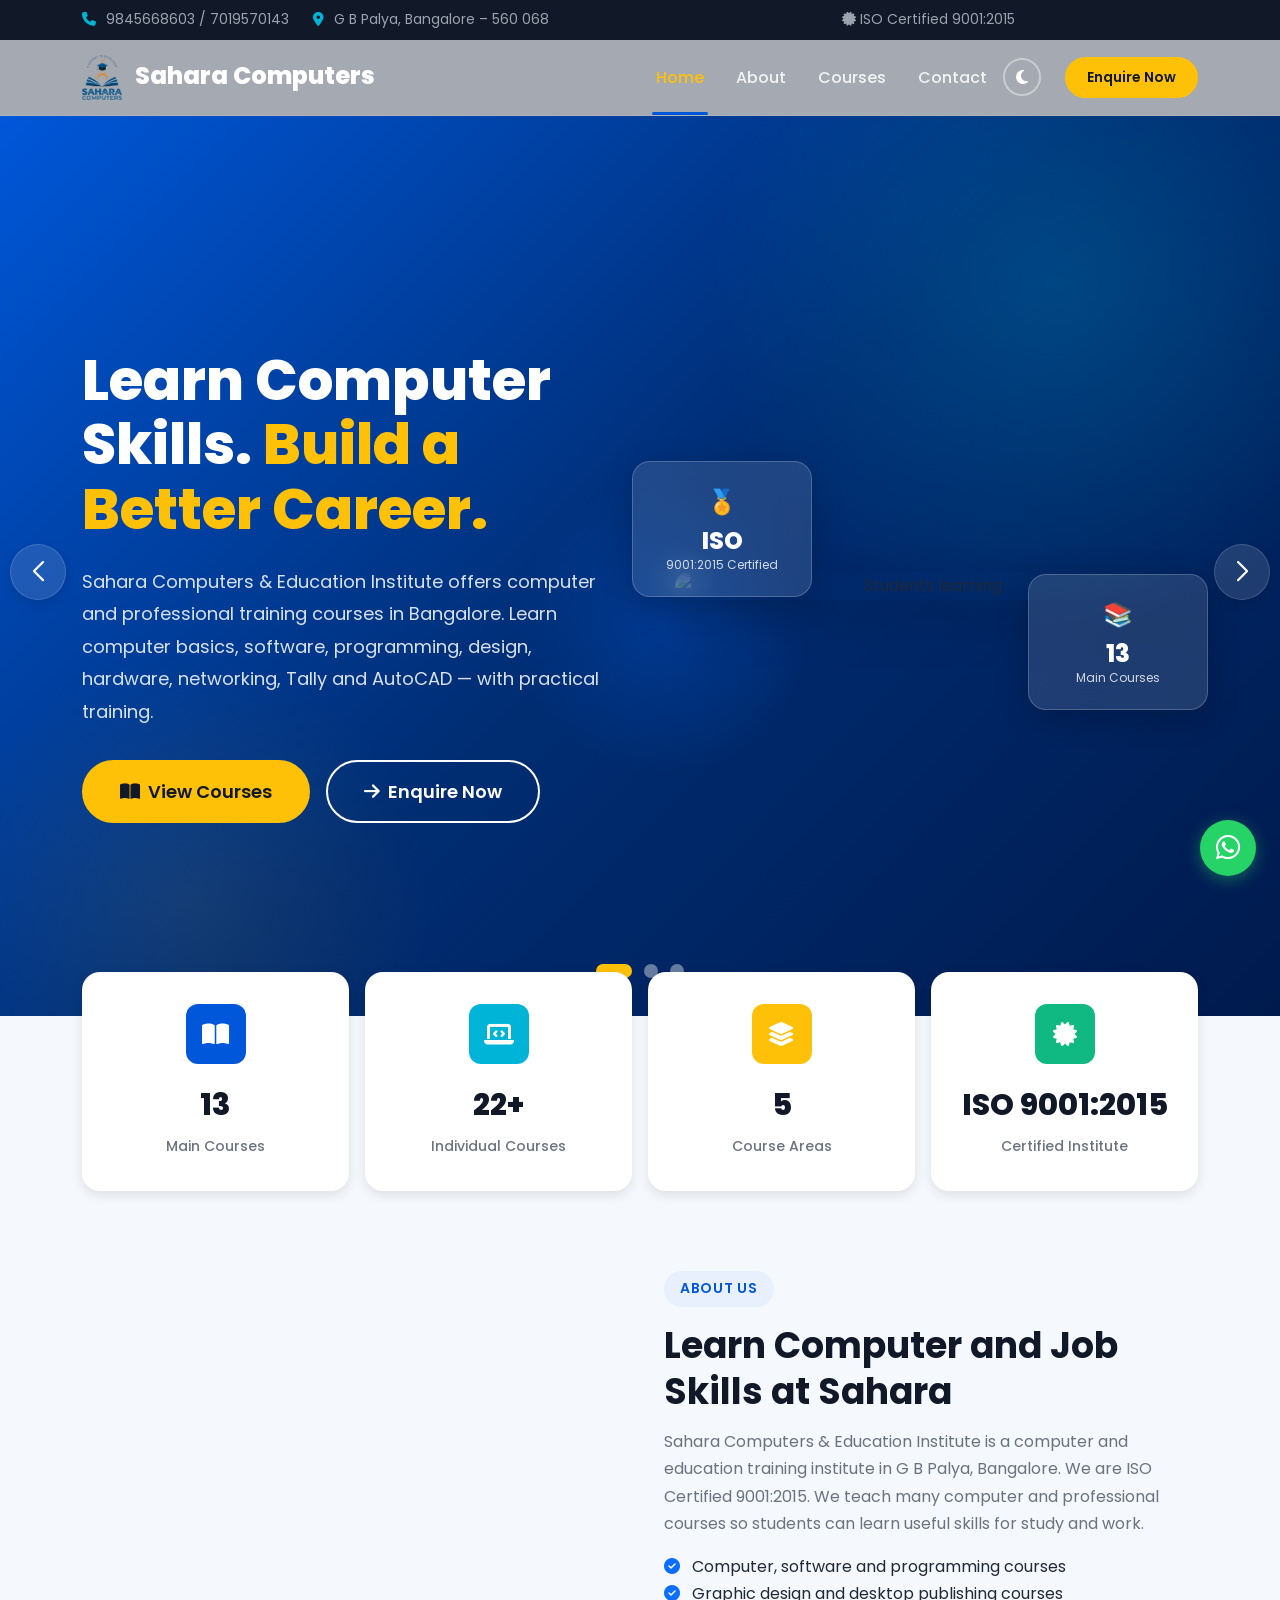
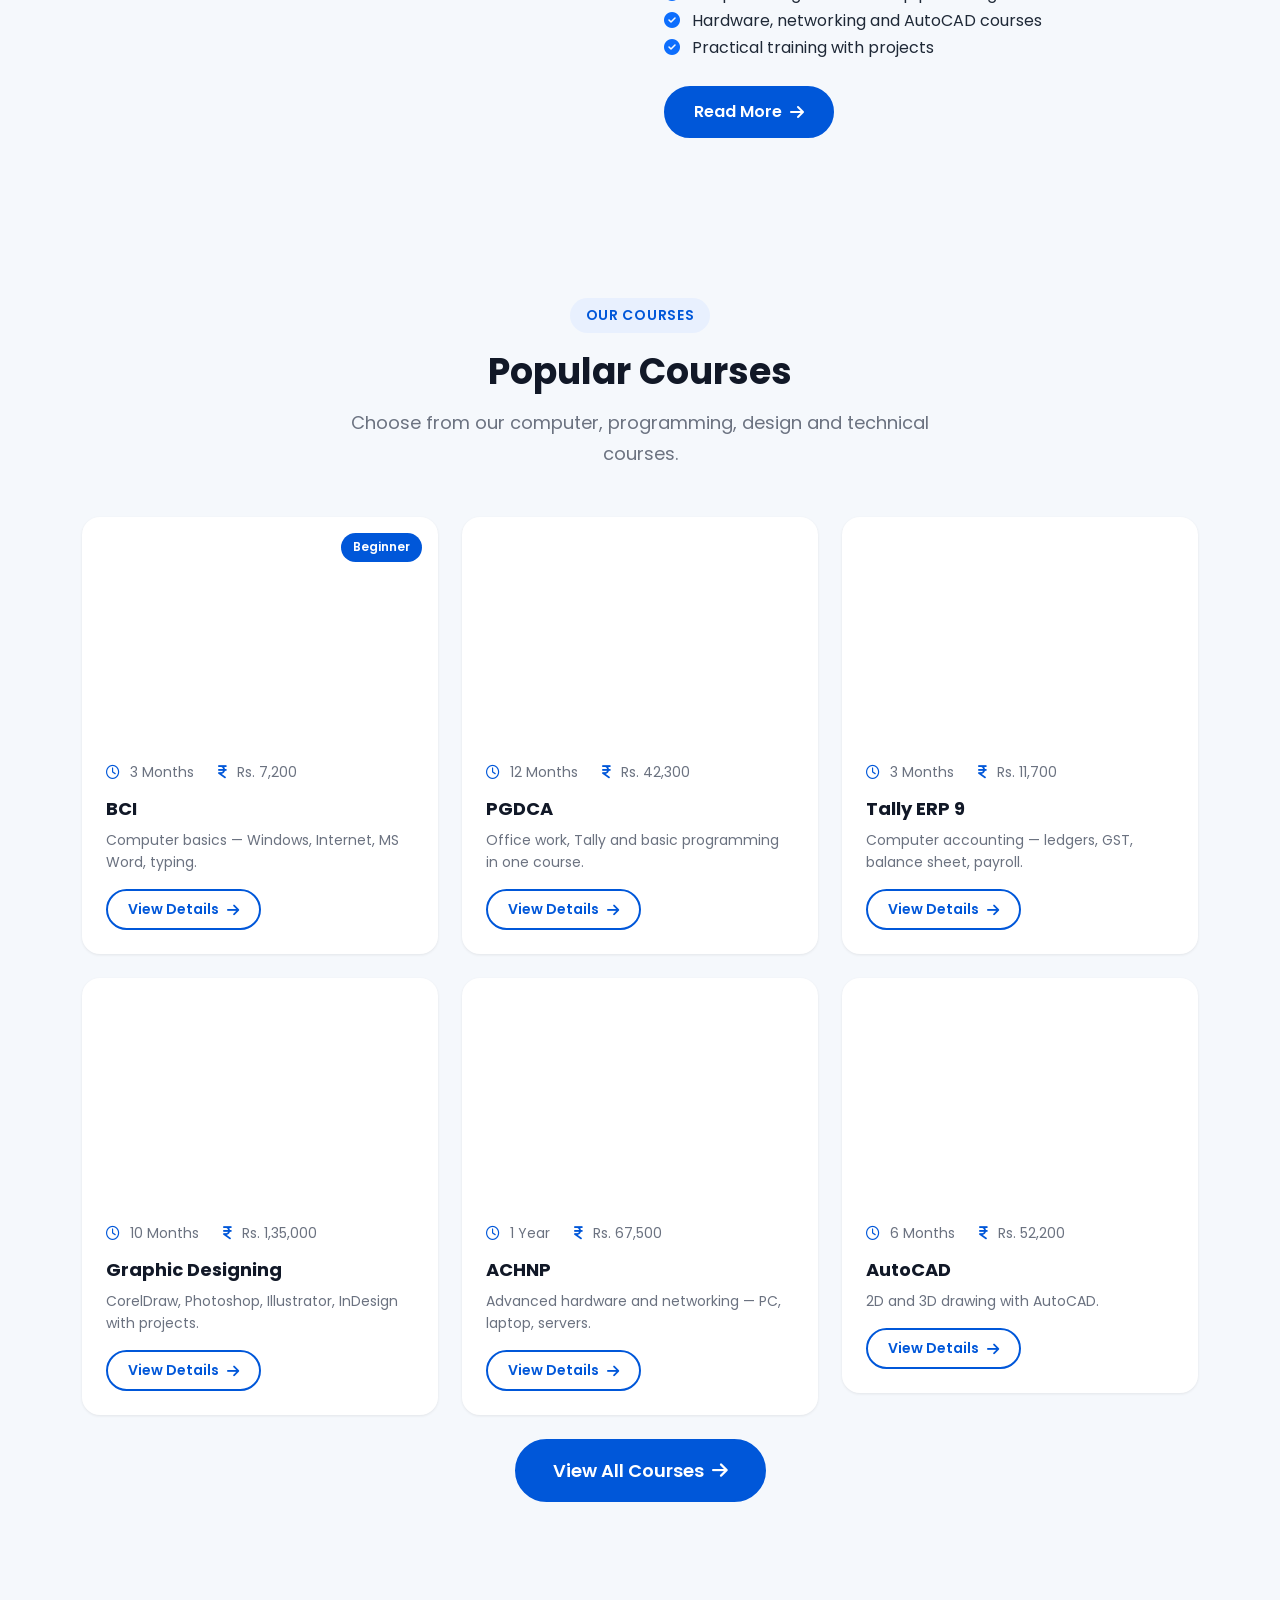
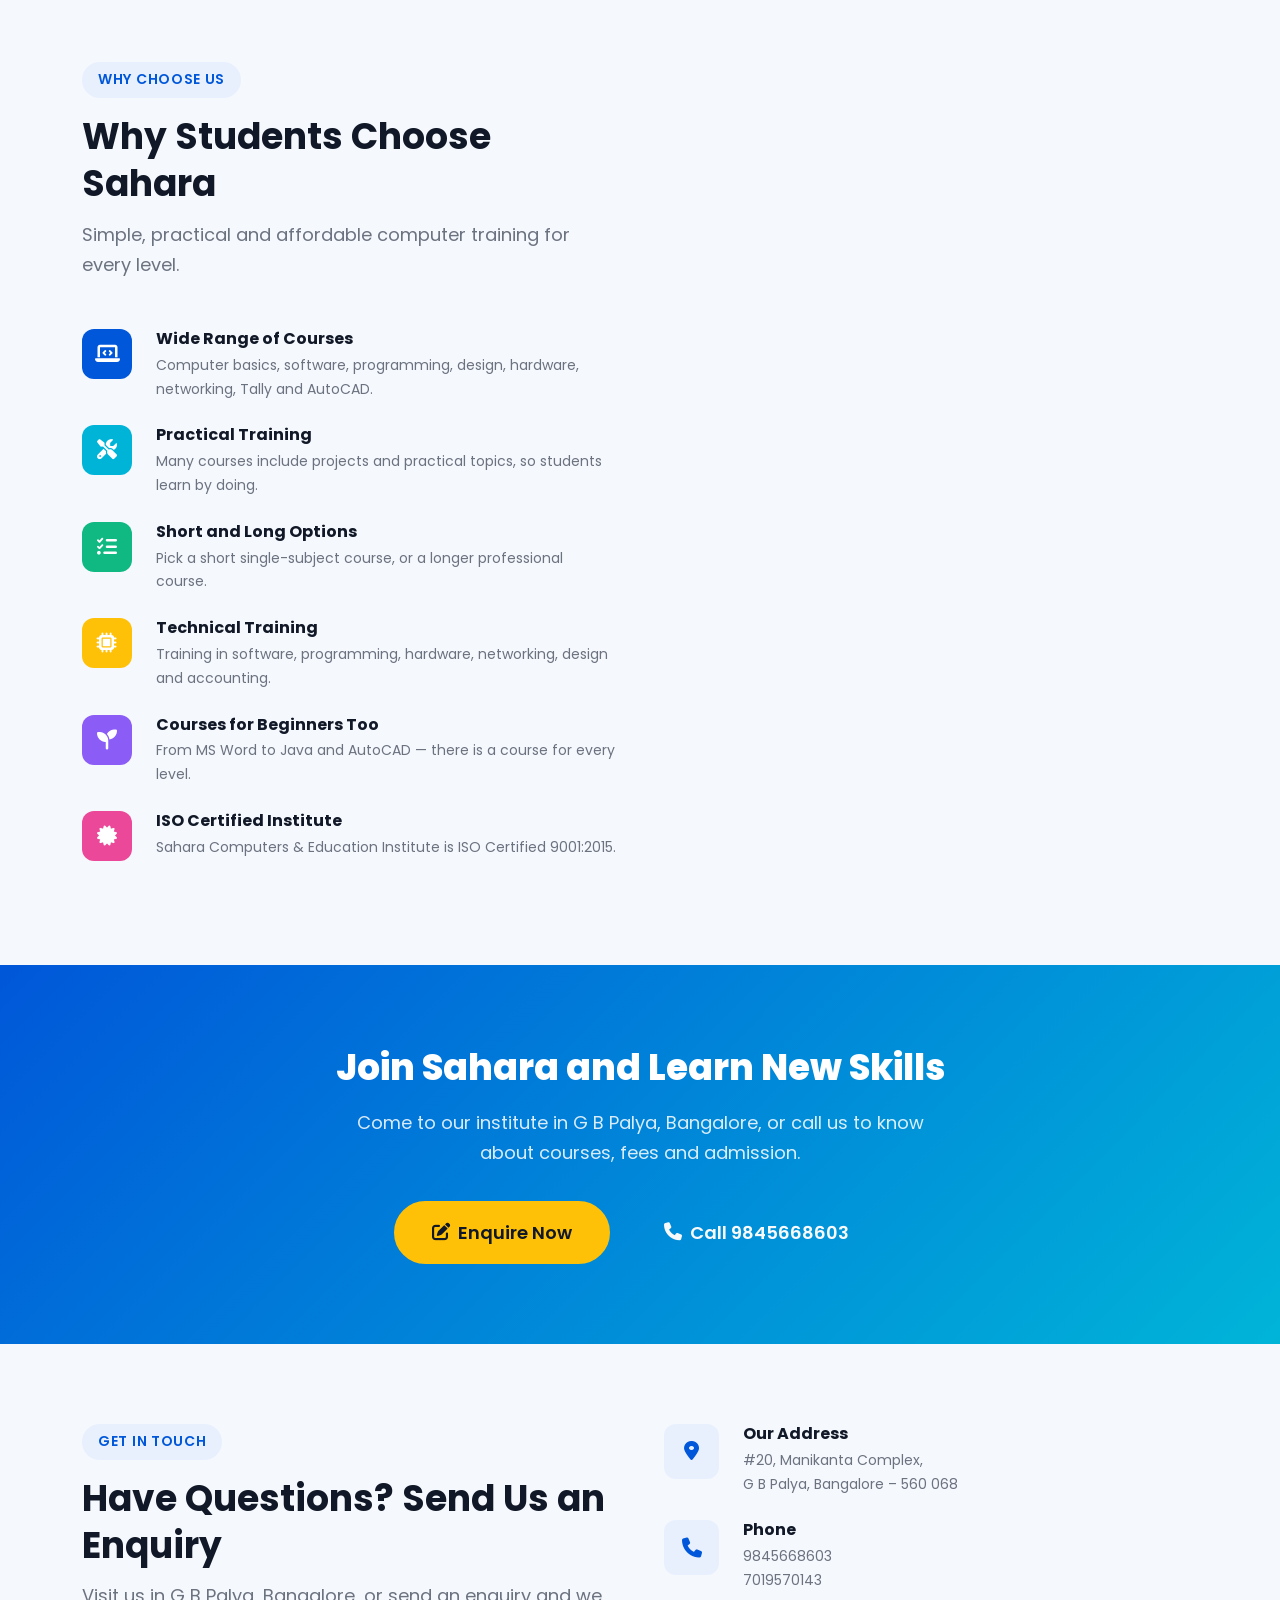
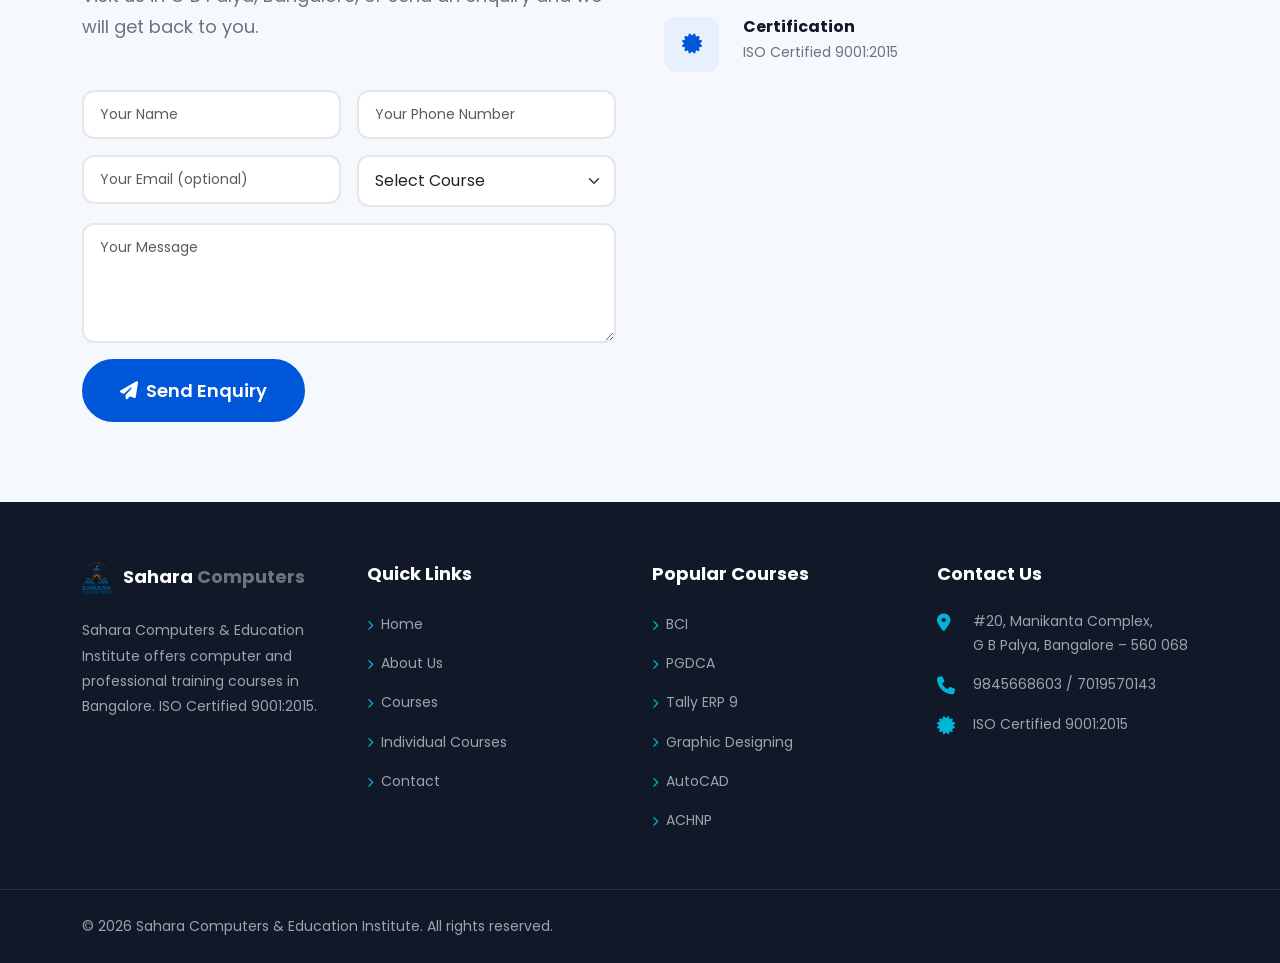
==== commit ddfafd7b: "Add Sahara logo to navbar and footer, update favicon" ====
--- a/index.html
+++ b/index.html
@@ -11,8 +11,14 @@
   <meta property="og:title" content="Sahara Computers & Education Institute - Learn Computer Skills. Build a Better Career.">
   <meta property="og:description" content="Computer and professional training courses in G B Palya, Bangalore. ISO Certified 9001:2015.">
   <meta property="og:type" content="website">
-  <meta property="og:url" content="https://saharacomputers.in">
+  <meta property="og:url" content="https://dheerajzxx.github.io/train_hub/">
   <meta property="og:image" content="https://images.unsplash.com/photo-1507003211169-0a1dd7228f2d?w=1200&amp;h=630&amp;fit=crop">
+  <link rel="canonical" href="https://dheerajzxx.github.io/train_hub/">
+  <!-- Twitter Card -->
+  <meta name="twitter:card" content="summary_large_image">
+  <meta name="twitter:title" content="Sahara Computers &amp; Education Institute - Learn Computer Skills. Build a Better Career.">
+  <meta name="twitter:description" content="Computer and professional training courses in G B Palya, Bangalore. ISO Certified 9001:2015.">
+  <meta name="twitter:image" content="https://images.unsplash.com/photo-1507003211169-0a1dd7228f2d?w=1200&h=630&fit=crop">
 
   <!-- Favicon -->
   <link rel="icon" type="image/svg+xml" href="favicon.svg">
@@ -38,6 +44,25 @@
   <link rel="stylesheet" href="assets/css/style.css">
 
   <title>Computer Training Institute in Bangalore | Sahara Computers & Education Institute</title>
+  <script type="application/ld+json">
+  {
+    "@context": "https://schema.org",
+    "@type": "EducationalOrganization",
+    "name": "Sahara Computers & Education Institute",
+    "description": "Computer and professional training institute in G B Palya, Bangalore. ISO Certified 9001:2015.",
+    "url": "https://dheerajzxx.github.io/train_hub/",
+    "telephone": ["+91-9845668603", "+91-7019570143"],
+    "address": {
+      "@type": "PostalAddress",
+      "streetAddress": "#20, Manikanta Complex, G B Palya",
+      "addressLocality": "Bangalore",
+      "addressRegion": "Karnataka",
+      "postalCode": "560068",
+      "addressCountry": "IN"
+    },
+    "areaServed": "Bangalore"
+  }
+  </script>
 </head>
 <body>
 
@@ -82,7 +107,7 @@
   <nav class="navbar navbar-expand-lg main-navbar" aria-label="Main navigation">
     <div class="container">
       <a class="navbar-brand" href="index.html">
-        <i class="fa-solid fa-graduation-cap"></i> Sahara <span>Computers</span>
+        <img src="assets/images/SAHARA-LOGO.png" alt="Sahara Computers"> Sahara <span>Computers</span>
       </a>
       <button class="navbar-toggler" type="button" data-bs-toggle="collapse" data-bs-target="#mainNav" aria-controls="mainNav" aria-expanded="false" aria-label="Toggle navigation">
         <i class="fa-solid fa-bars"></i>
@@ -174,7 +199,7 @@
             <div class="row align-items-center">
               <div class="col-lg-6 order-lg-2">
                 <div class="hero-slide-content">
-                  <h1 class="hero-title">Courses for <span class="highlight-cyan">Every Student</span></h1>
+                  <h2 class="hero-title">Courses for <span class="highlight-cyan">Every Student</span></h2>
                   <p class="hero-text">
                     From computer basics to programming, design, Tally and AutoCAD —
                     pick the course that fits your goal.
@@ -220,7 +245,7 @@
             <div class="row align-items-center">
               <div class="col-lg-6">
                 <div class="hero-slide-content">
-                  <h1 class="hero-title">Short Courses and <span class="highlight">Full Diplomas</span></h1>
+                  <h2 class="hero-title">Short Courses and <span class="highlight">Full Diplomas</span></h2>
                   <p class="hero-text">
                     Choose a short single-subject course, or a longer professional
                     course that covers many subjects.
@@ -1049,7 +1074,7 @@
       <div class="row g-4">
         <!-- Column 1: Logo + About -->
         <div class="col-lg-3 col-md-6">
-          <h5><i class="fa-solid fa-graduation-cap text-primary me-2"></i> Sahara <span class="text-secondary">Computers</span></h5>
+          <h5><img src="assets/images/SAHARA-LOGO.png" alt="Sahara Computers" class="footer-logo me-2"> Sahara <span class="text-secondary">Computers</span></h5>
           <p>Sahara Computers &amp; Education Institute offers computer and professional training courses in Bangalore. ISO Certified 9001:2015.</p>
           <!-- Social links hidden until client provides real social pages
           <div class="d-flex gap-2 mt-3">
--- a/assets/css/style.css
+++ b/assets/css/style.css
@@ -917,6 +917,12 @@
   font-size: var(--font-size-lg);
 }
 
+.footer .footer-logo {
+  height: 32px;
+  width: auto;
+  vertical-align: middle;
+}
+
 .footer p {
   color: var(--color-text-muted);
   font-size: var(--font-size-sm);
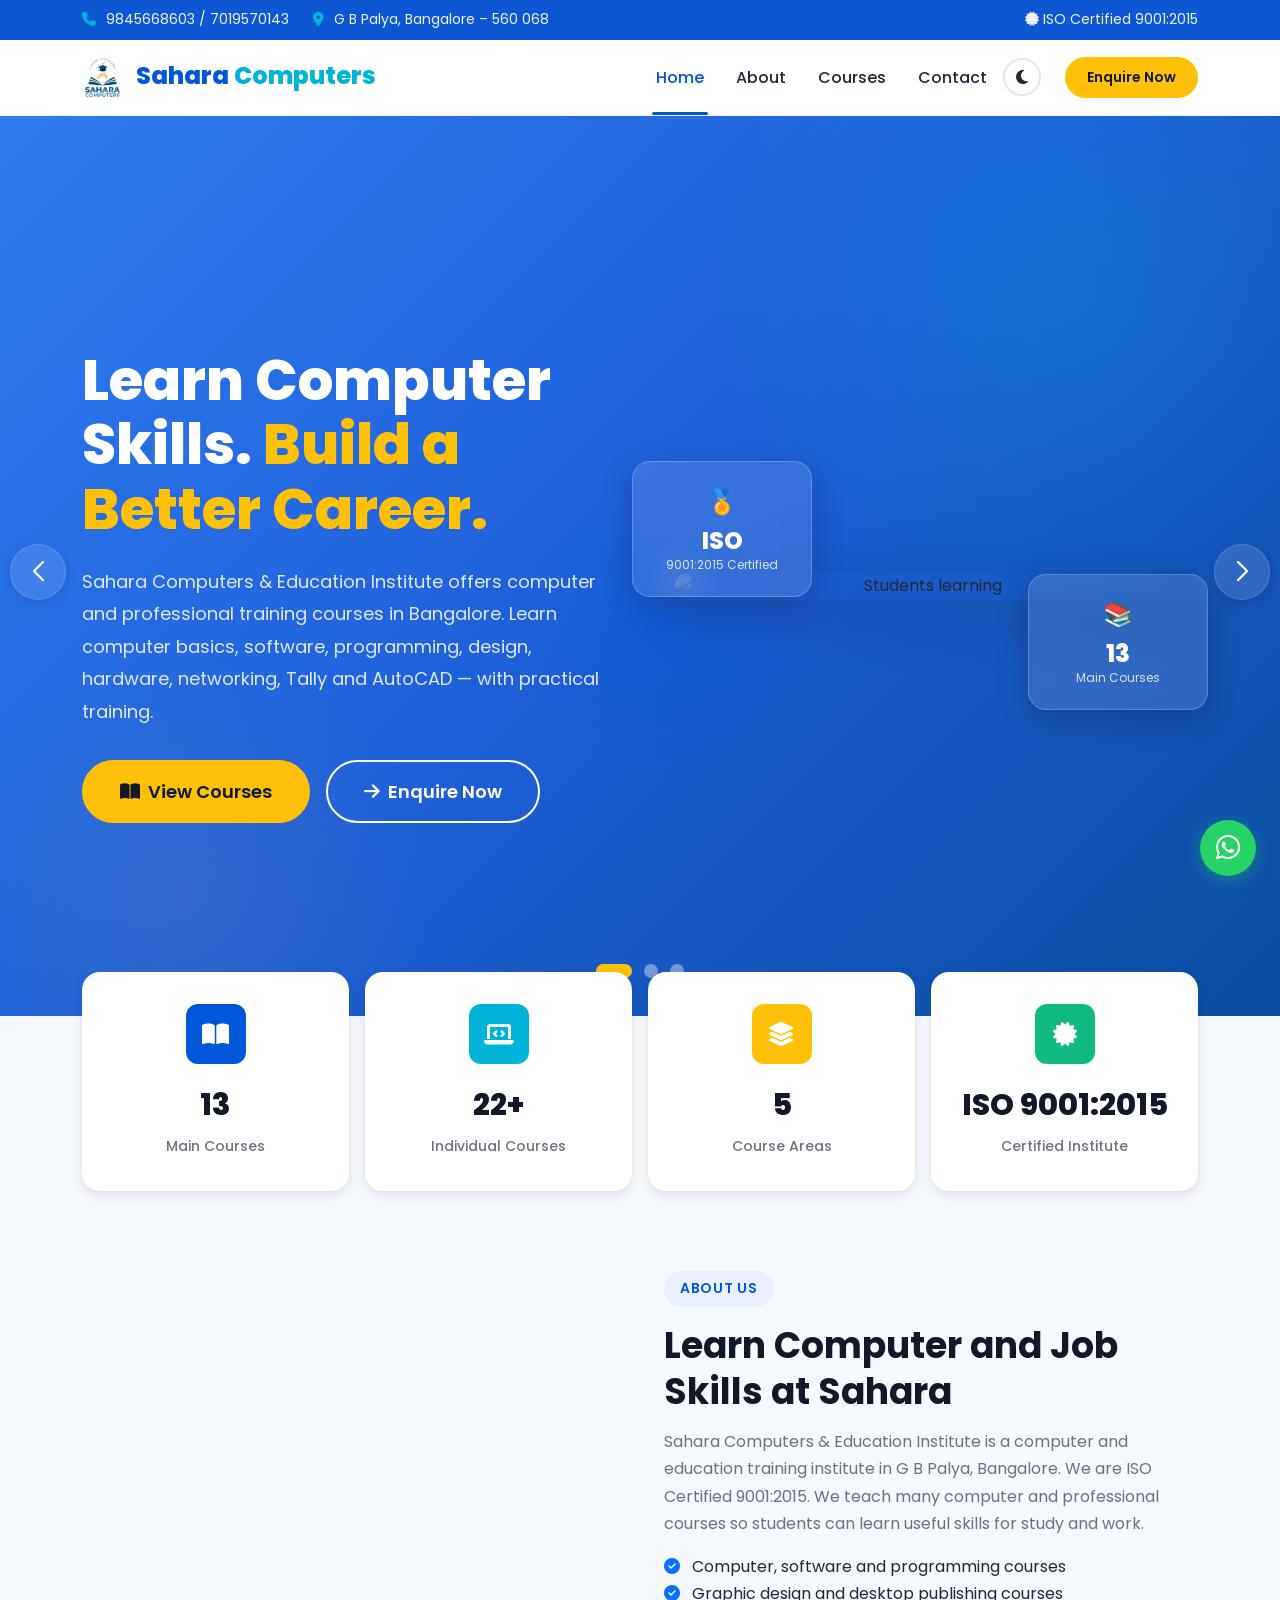
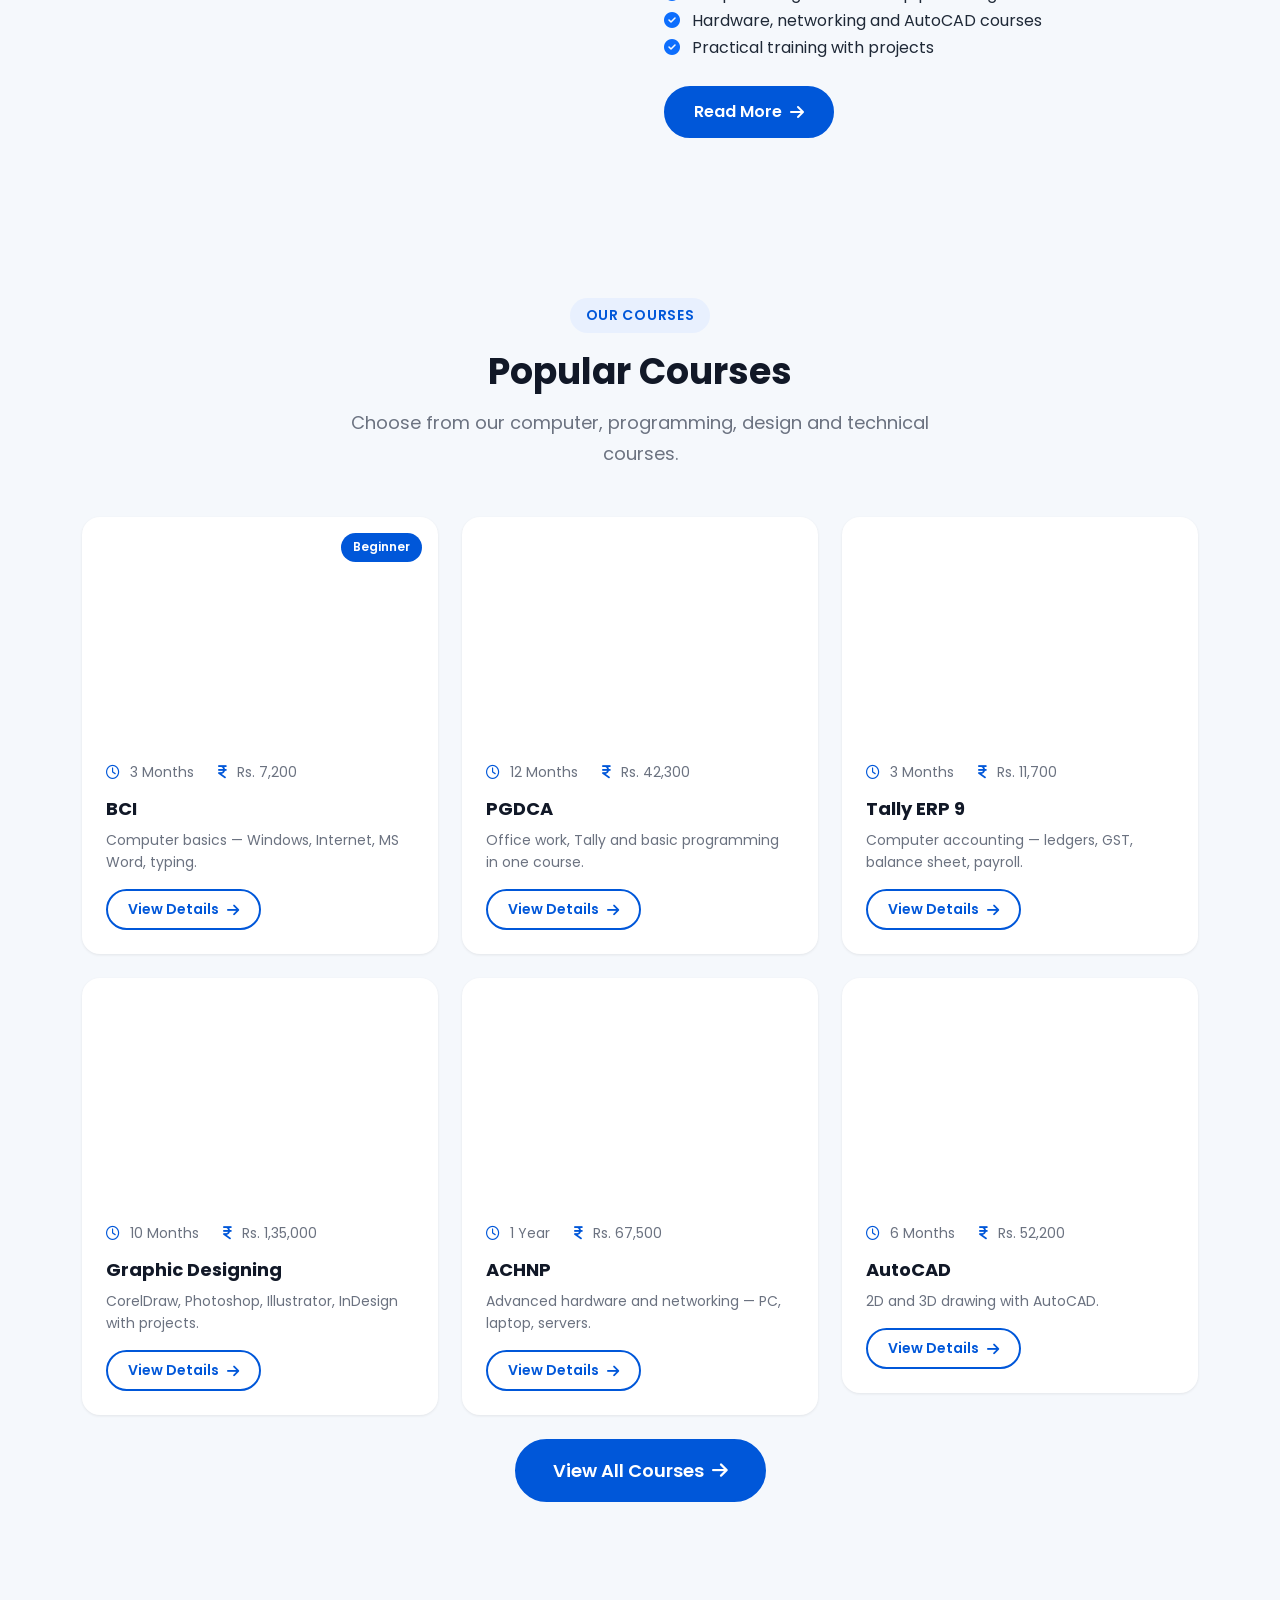
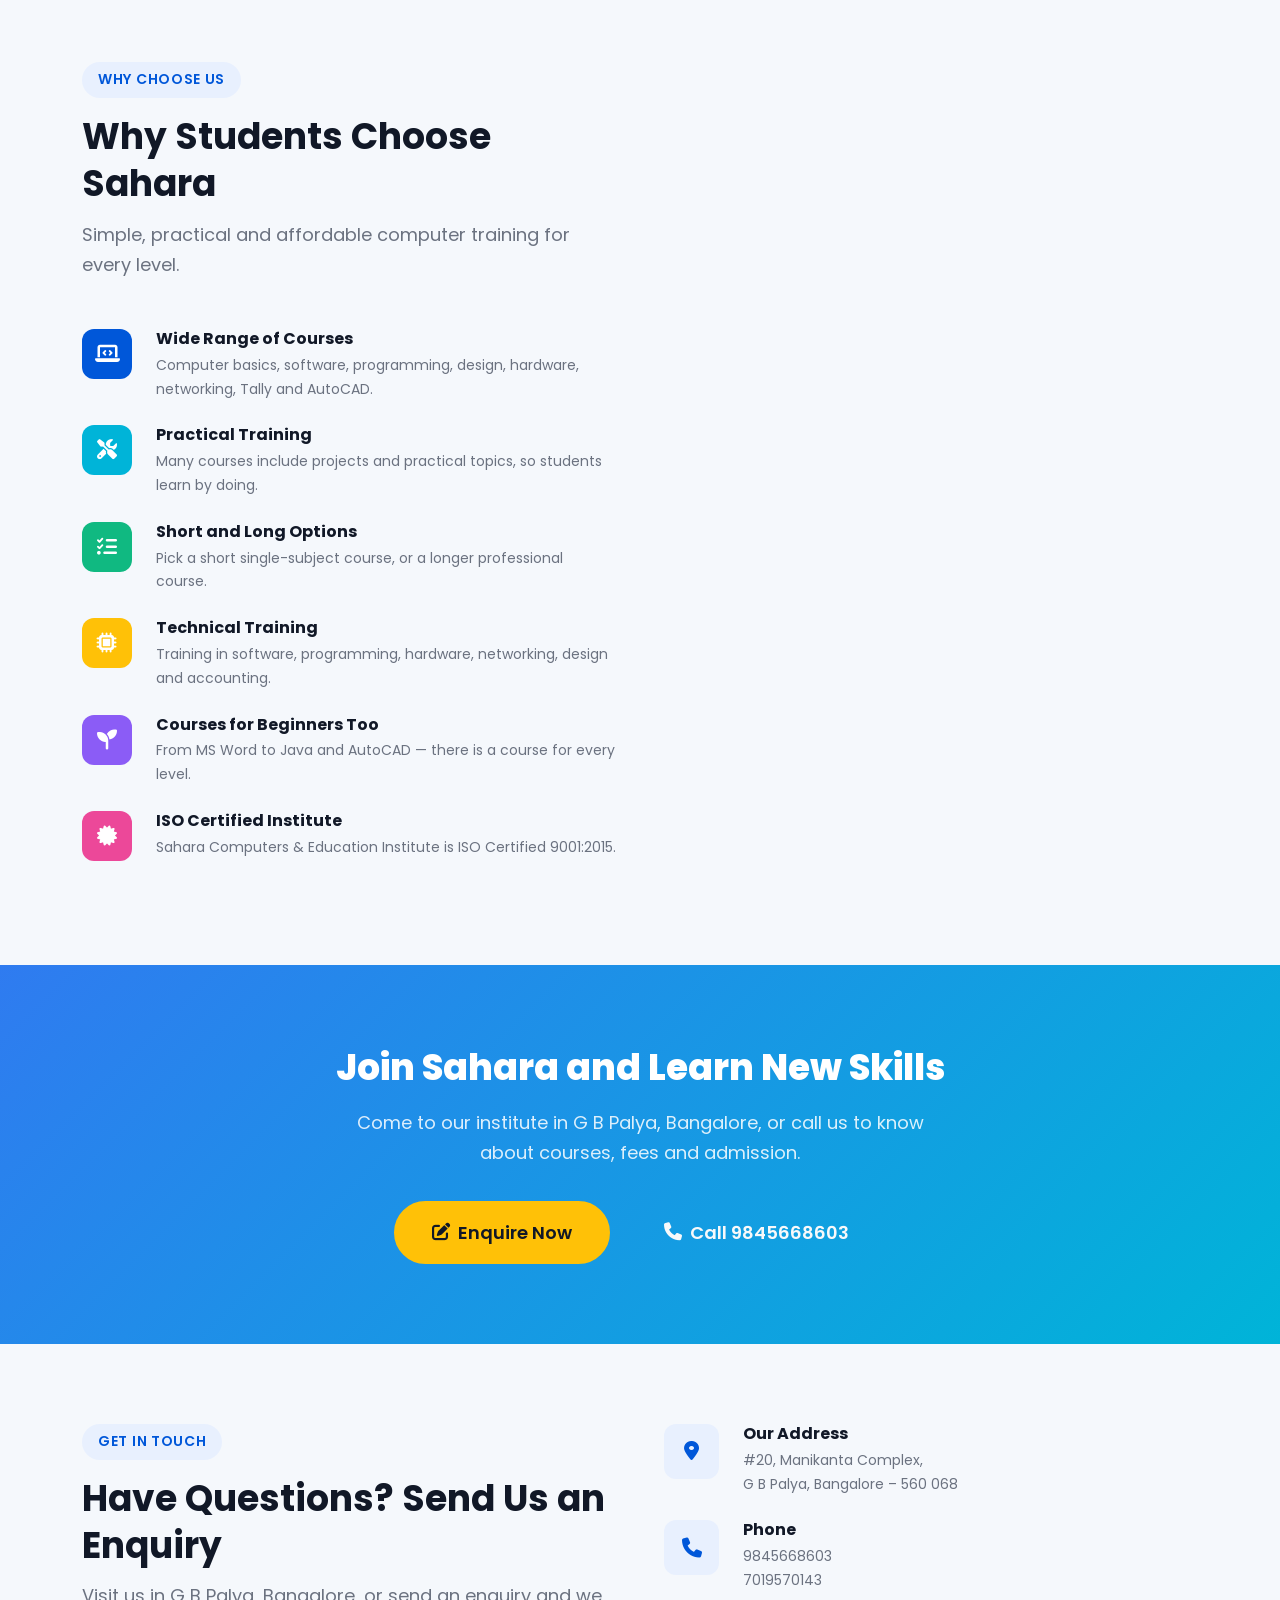
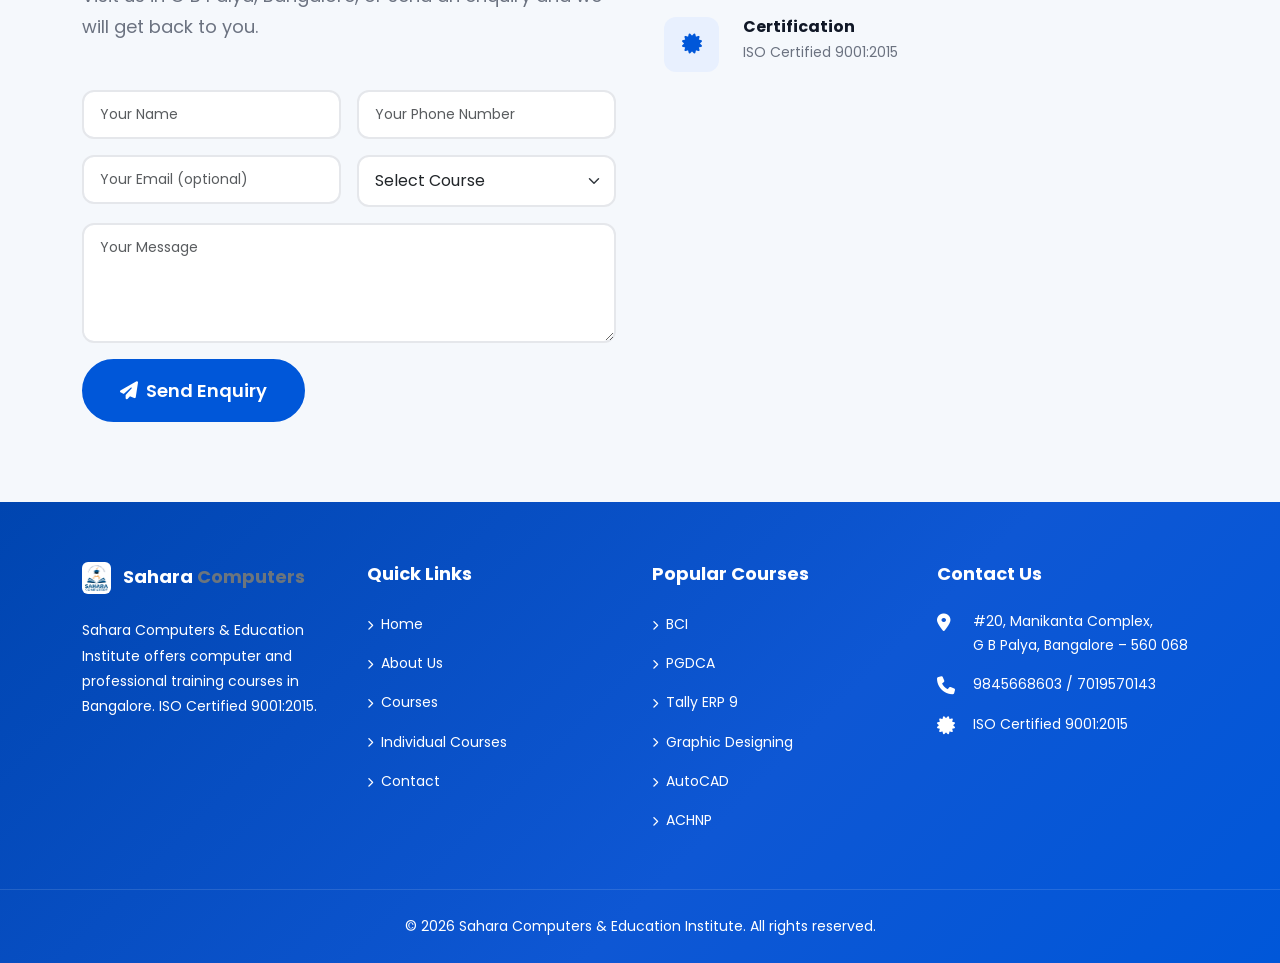
==== commit 5b222b2c: "Lighten dark sections in light mode, style logos, center footer copyright" ====
--- a/index.html
+++ b/index.html
@@ -21,7 +21,11 @@
   <meta name="twitter:image" content="https://images.unsplash.com/photo-1507003211169-0a1dd7228f2d?w=1200&h=630&fit=crop">
 
   <!-- Favicon -->
-  <link rel="icon" type="image/svg+xml" href="favicon.svg">
+  <link rel="apple-touch-icon" sizes="180x180" href="assets/images/apple-touch-icon.png">
+  <link rel="icon" type="image/png" sizes="32x32" href="assets/images/favicon-32x32.png">
+  <link rel="icon" type="image/png" sizes="16x16" href="assets/images/favicon-16x16.png">
+  <link rel="icon" type="image/x-icon" href="assets/images/favicon.ico">
+  <link rel="manifest" href="assets/images/site.webmanifest">
 
   <!-- Google Fonts: Poppins -->
   <link rel="preconnect" href="https://fonts.googleapis.com">
@@ -1151,17 +1155,9 @@
     </div>
     <div class="footer-bottom">
       <div class="container">
-        <div class="row align-items-center">
-          <div class="col-md-6">
+        <div class="row">
+          <div class="col-12 text-center">
             <p>&copy; 2026 Sahara Computers &amp; Education Institute. All rights reserved.</p>
-          </div>
-          <div class="col-md-6 text-md-end">
-            <!-- Privacy/Terms pages do not exist yet
-            <p>
-              <a href="#" class="text-muted me-3">Privacy Policy</a>
-              <a href="#" class="text-muted">Terms of Service</a>
-            </p>
-            -->
           </div>
         </div>
       </div>
--- a/assets/css/style.css
+++ b/assets/css/style.css
@@ -116,6 +116,10 @@
   background: #020617;
 }
 
+:root.dark-mode .footer h5 {
+  color: #fff;
+}
+
 :root.dark-mode .section-bg-white {
   background: var(--color-white);
 }
@@ -528,6 +532,69 @@
   transition: background-color 0.3s ease, box-shadow 0.3s ease;
 }
 
+/* ============================================================
+   LIGHT MODE - Lighter Sections
+   Applies only when dark mode is OFF so the pages feel brighter.
+   ============================================================ */
+:root:not(.dark-mode) .top-bar {
+  background: #0E57D4;
+  color: rgba(255, 255, 255, 0.92);
+}
+:root:not(.dark-mode) .top-bar a,
+:root:not(.dark-mode) .top-bar .contact-info,
+:root:not(.dark-mode) .top-bar .social-links {
+  color: rgba(255, 255, 255, 0.92);
+}
+:root:not(.dark-mode) .top-bar a:hover {
+  color: #fff;
+}
+
+:root:not(.dark-mode) .footer {
+  background: linear-gradient(135deg, #0045B0 0%, #0E57D4 60%, #0057D9 100%);
+  color: #fff;
+}
+:root:not(.dark-mode) .footer h5,
+:root:not(.dark-mode) .footer .footer-brand span,
+:root:not(.dark-mode) .footer h5 .text-secondary,
+:root:not(.dark-mode) .footer p,
+:root:not(.dark-mode) .footer .footer-links a,
+:root:not(.dark-mode) .footer .contact-item,
+:root:not(.dark-mode) .footer .contact-item i,
+:root:not(.dark-mode) .footer .footer-links a i,
+:root:not(.dark-mode) .footer .footer-bottom p {
+  color: #fff;
+}
+:root:not(.dark-mode) .footer .footer-links a:hover {
+  color: #fff;
+}
+:root:not(.dark-mode) .footer .newsletter-form .form-control {
+  color: #fff;
+}
+:root:not(.dark-mode) .footer .newsletter-form .form-control::placeholder {
+  color: rgba(255, 255, 255, 0.7);
+}
+:root:not(.dark-mode) .footer-bottom {
+  border-top-color: rgba(255, 255, 255, 0.12);
+}
+
+:root:not(.dark-mode) .page-hero {
+  background: linear-gradient(135deg, #2F7BF0 0%, #00B4D8 100%);
+}
+
+:root:not(.dark-mode) .cta-section {
+  background: linear-gradient(135deg, #2F7BF0 0%, #00B4D8 100%);
+}
+
+:root:not(.dark-mode) .hero-slide-1 .bg-gradient-layer {
+  background: linear-gradient(135deg, #2F7BF0 0%, #1E5FD9 50%, #0B4C9F 100%);
+}
+:root:not(.dark-mode) .hero-slide-2 .bg-gradient-layer {
+  background: linear-gradient(135deg, #1E5FD9 0%, #2F86E6 30%, #00B4D8 100%);
+}
+:root:not(.dark-mode) .hero-slide-3 .bg-gradient-layer {
+  background: linear-gradient(135deg, #1E5FD9 0%, #2F7BF0 40%, #0B4C9F 100%);
+}
+
 /* Border transitions on form controls */
 .form-control,
 .form-select {
@@ -551,6 +618,7 @@
 html {
   scroll-behavior: smooth;
   -webkit-text-size-adjust: 100%;
+  overflow-x: hidden;
 }
 
 body {
@@ -560,6 +628,8 @@
   color: var(--color-text);
   background-color: var(--color-background);
   overflow-x: hidden;
+  width: 100%;
+  max-width: 100%;
   -webkit-font-smoothing: antialiased;
   -moz-osx-font-smoothing: grayscale;
 }
@@ -804,6 +874,7 @@
   display: flex;
   align-items: center;
   gap: var(--gap-md);
+  justify-content: end;
 }
 
 .top-bar .social-links a {
@@ -849,6 +920,9 @@
 .main-navbar .navbar-brand img {
   height: 45px;
   margin-right: 0.5rem;
+  background: white;
+  border-radius: 6px;
+  padding: 3px;
 }
 
 .main-navbar .nav-link {
@@ -921,6 +995,9 @@
   height: 32px;
   width: auto;
   vertical-align: middle;
+  background: white;
+  border-radius: 6px;
+  padding: 3px;
 }
 
 .footer p {
@@ -2520,7 +2597,7 @@
 
   .hero-section {
     min-height: auto;
-    padding: 100px 0 80px;
+    padding: 0;
   }
 
   .hero-section .hero-title {
@@ -2573,7 +2650,7 @@
   }
 
   .hero-section {
-    padding: 80px 0 60px;
+    padding: 0;
     text-align: center;
   }
 
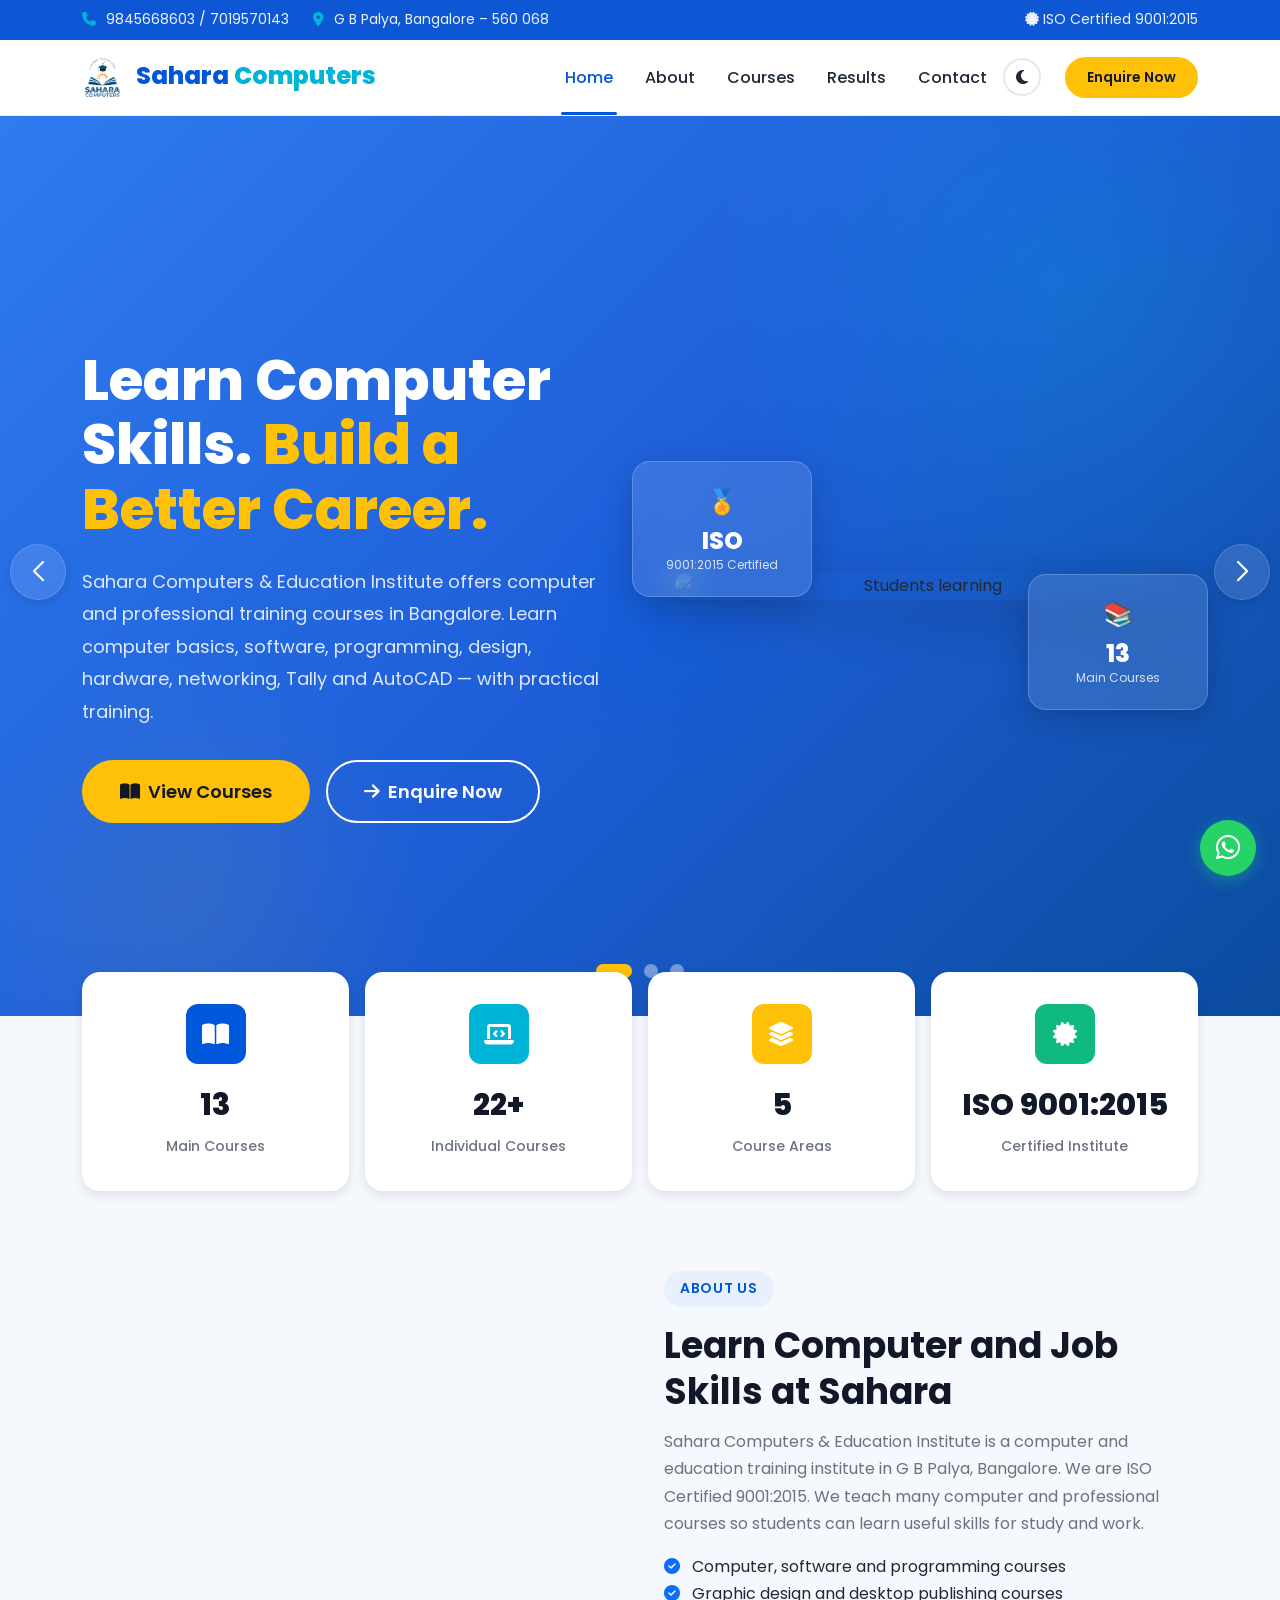
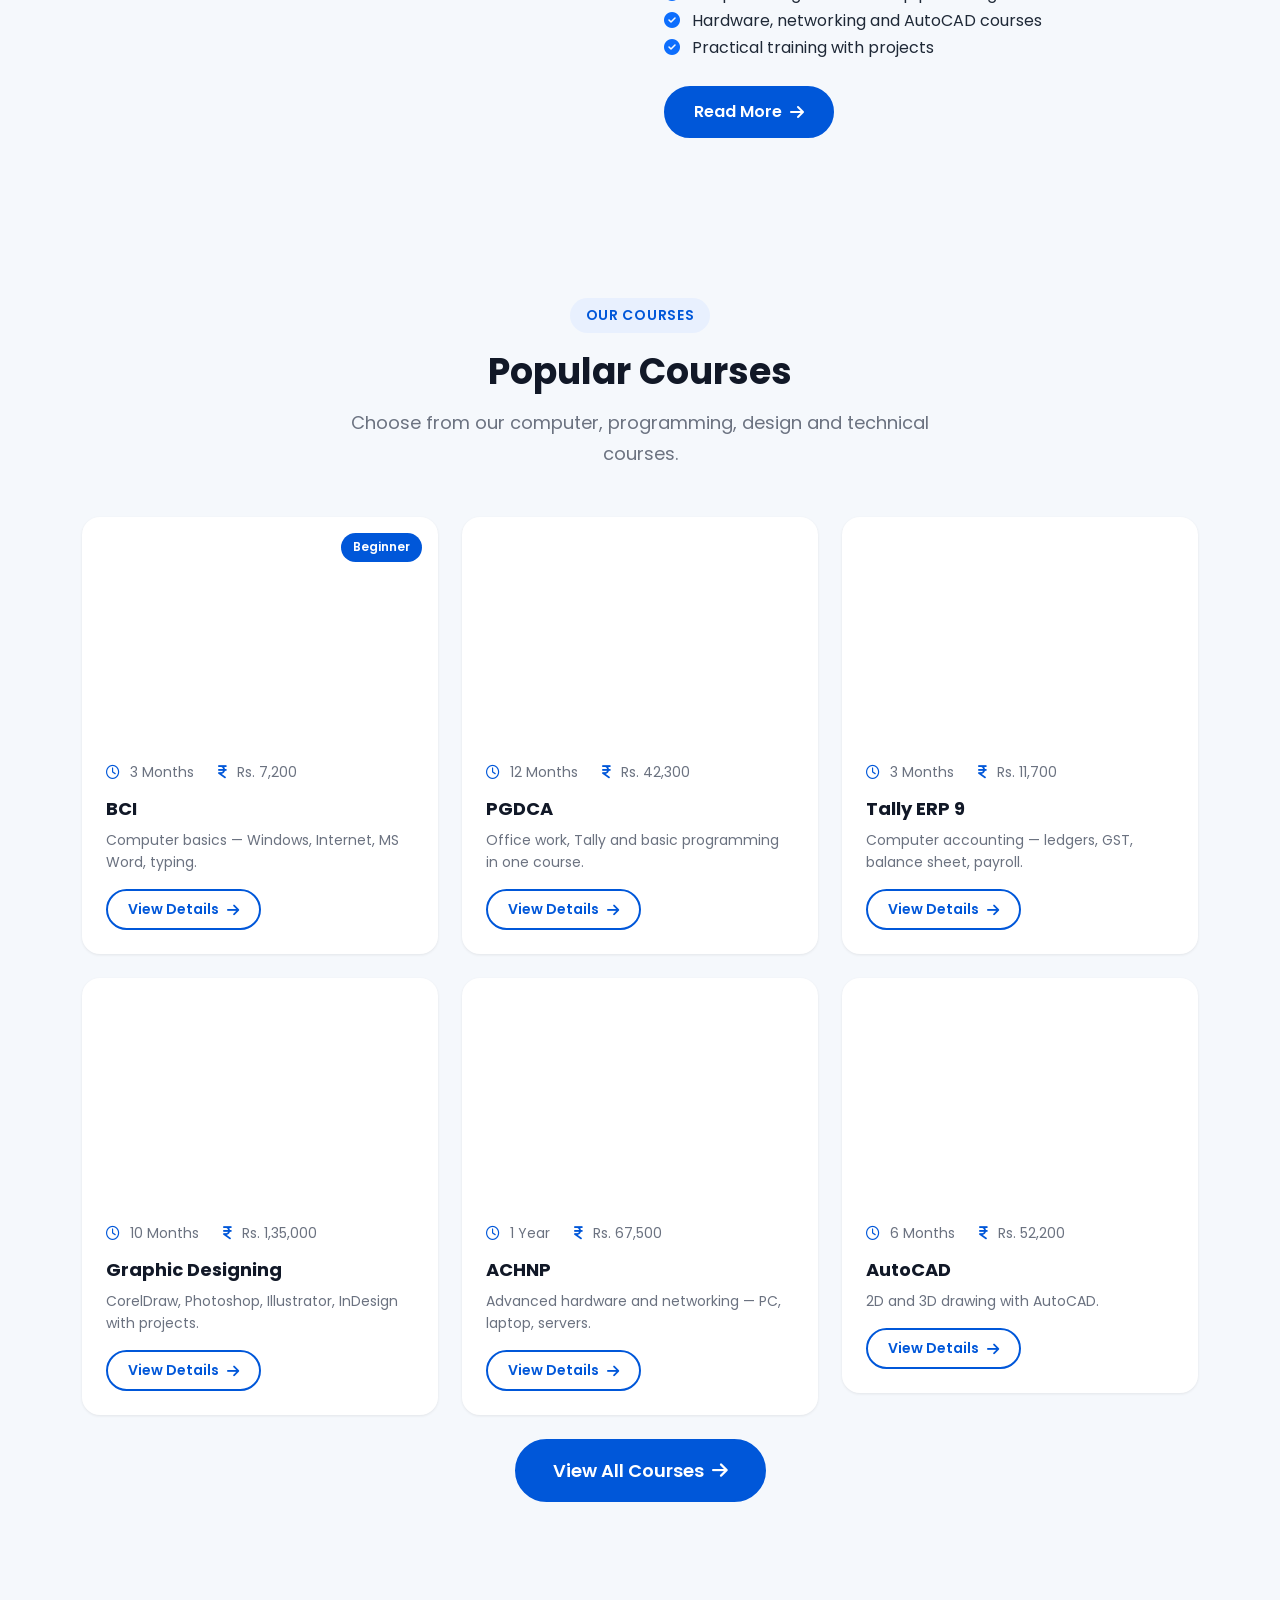
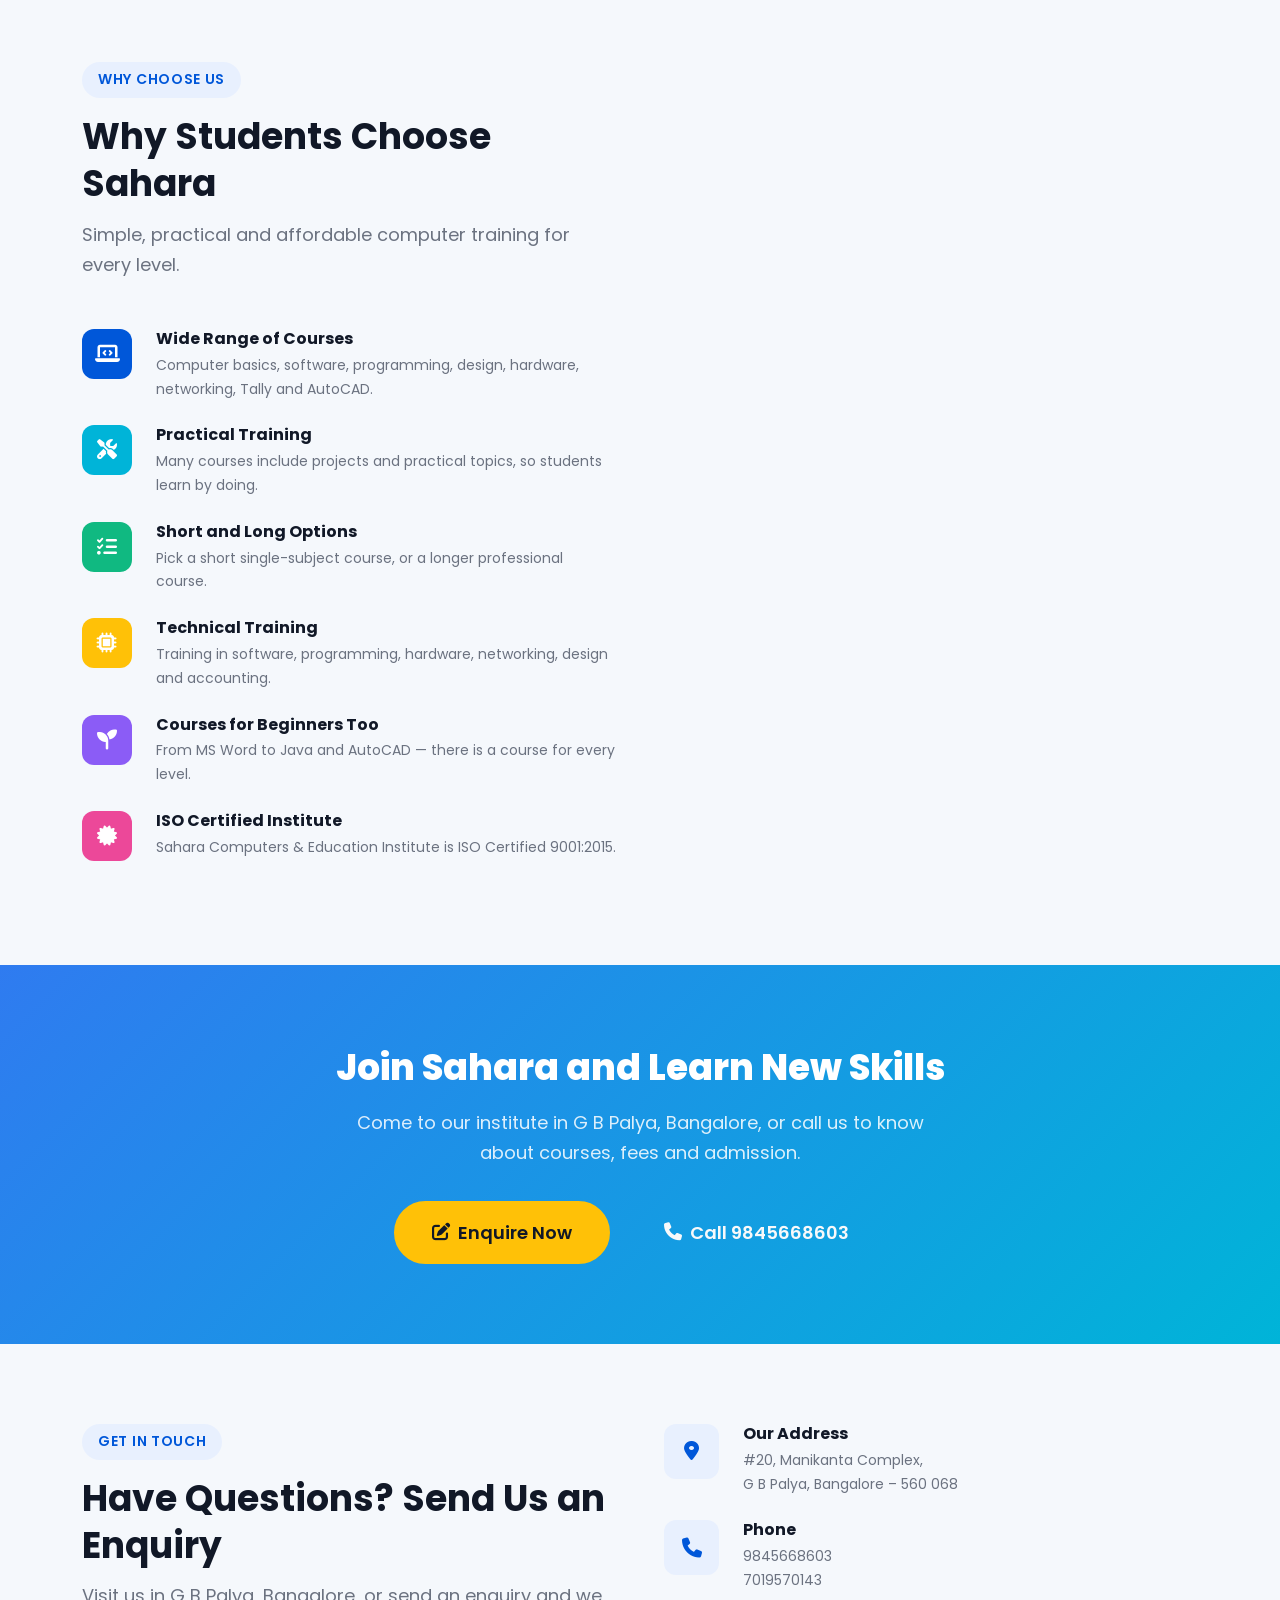
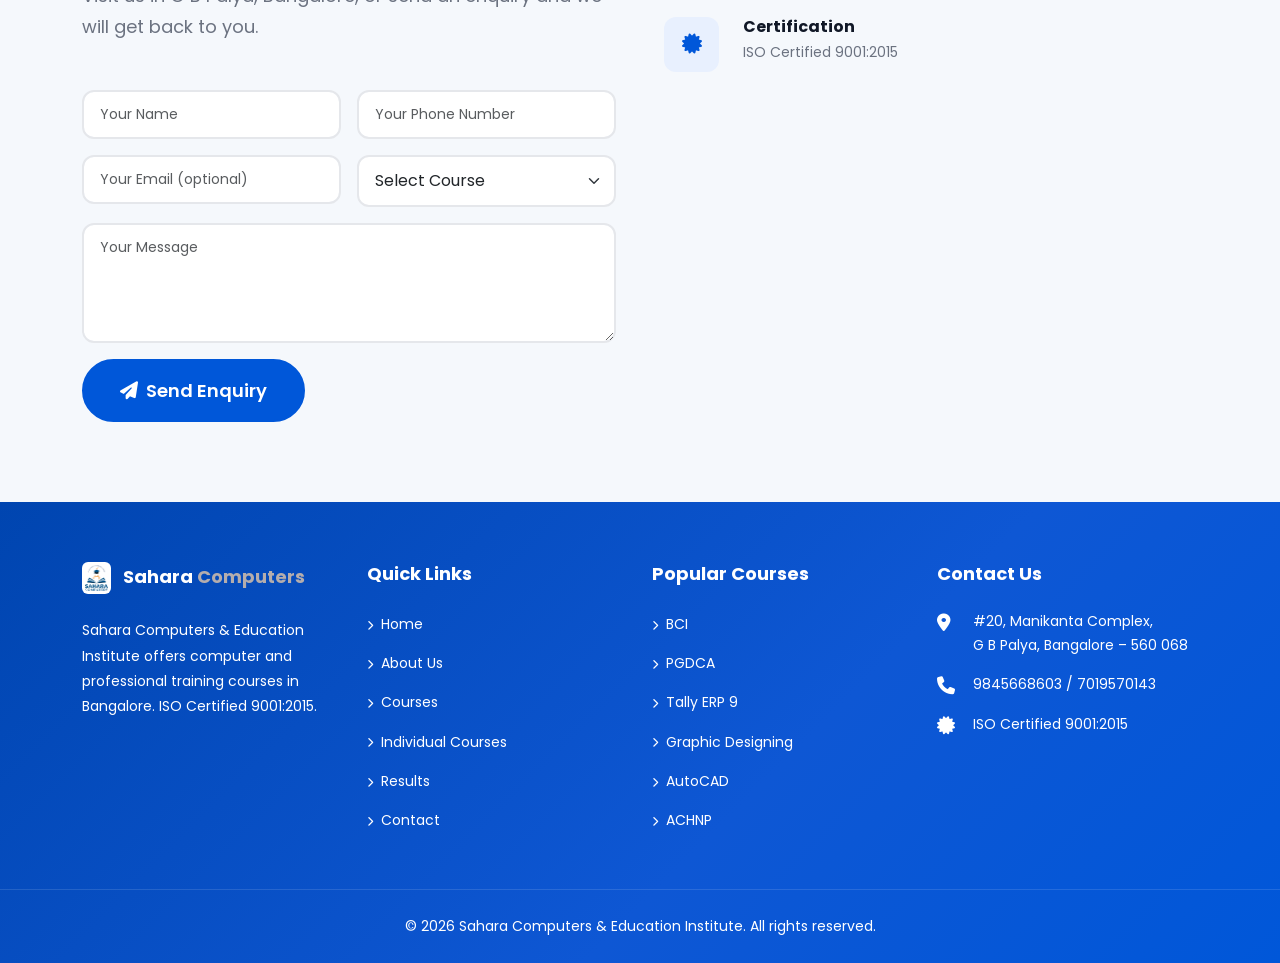
==== commit 73324289: "Update results UI and add Results links across site" ====
--- a/index.html
+++ b/index.html
@@ -124,6 +124,7 @@
           <!-- Gallery & Blog hidden until real photos/articles are available -->
           <!-- <li class="nav-item"><a class="nav-link" href="gallery.html">Gallery</a></li>
           <li class="nav-item"><a class="nav-link" href="blog.html">Blog</a></li> -->
+          <li class="nav-item"><a class="nav-link" href="results.html">Results</a></li>
           <li class="nav-item"><a class="nav-link" href="contact.html">Contact</a></li>
           <li class="nav-item d-flex align-items-center me-2">
             <button class="dark-mode-toggle" id="darkModeToggle" aria-label="Toggle dark mode" title="Toggle dark mode">
@@ -1109,6 +1110,7 @@
             <li><a href="gallery.html"><i class="fa-solid fa-chevron-right"></i> Gallery</a></li>
             <li><a href="blog.html"><i class="fa-solid fa-chevron-right"></i> Blog</a></li>
             -->
+            <li><a href="results.html"><i class="fa-solid fa-chevron-right"></i> Results</a></li>
             <li><a href="contact.html"><i class="fa-solid fa-chevron-right"></i> Contact</a></li>
           </ul>
         </div>
--- a/assets/css/style.css
+++ b/assets/css/style.css
@@ -201,6 +201,14 @@
 
 :root.dark-mode .main-navbar .navbar-brand span { color: var(--color-primary-dark); }
 
+/* Navbar brand text - keep same colors as light mode in dark mode */
+:root.dark-mode .main-navbar .navbar-brand {
+  color: #0057D9;
+}
+:root.dark-mode .main-navbar .navbar-brand span {
+  color: #00B4D8;
+}
+
 /* Fix: Stat numbers must stay white on dark gradient background */
 :root.dark-mode .stat-card .stat-number {
   color: #fff;
@@ -306,6 +314,17 @@
 }
 :root.dark-mode .about-image-wrapper .experience-badge h3 {
   color: #fff;
+}
+
+/* Fix: Hero slide title text always white in dark mode */
+:root.dark-mode .hero-slide-content .hero-title {
+  color: #fff;
+}
+
+/* Fix: Secondary (outline) hero button text always white in dark mode */
+:root.dark-mode .btn-secondary {
+  color: #fff;
+  border-color: #fff;
 }
 
 /* ============================================================
@@ -555,7 +574,6 @@
 }
 :root:not(.dark-mode) .footer h5,
 :root:not(.dark-mode) .footer .footer-brand span,
-:root:not(.dark-mode) .footer h5 .text-secondary,
 :root:not(.dark-mode) .footer p,
 :root:not(.dark-mode) .footer .footer-links a,
 :root:not(.dark-mode) .footer .contact-item,
@@ -575,6 +593,11 @@
 }
 :root:not(.dark-mode) .footer-bottom {
   border-top-color: rgba(255, 255, 255, 0.12);
+}
+
+/* Footer brand "Computers" word - same gray in light and dark mode */
+.footer h5 .text-secondary {
+  color: #b4adad !important;
 }
 
 :root:not(.dark-mode) .page-hero {
@@ -2604,6 +2627,19 @@
     font-size: 2.25rem;
   }
 
+  .main-navbar .navbar-collapse {
+    padding-top: 0.5rem;
+  }
+
+  .main-navbar .navbar-nav {
+    align-items: center !important;
+    text-align: center;
+  }
+
+  .main-navbar .nav-item {
+    width: 100%;
+  }
+
   .main-navbar .nav-link {
     padding: 0.75rem 0 !important;
   }
@@ -2615,6 +2651,16 @@
   .main-navbar .nav-cta {
     margin-left: 0;
     margin-top: 0.5rem;
+    margin-bottom: 1.5rem;
+  }
+
+  .main-navbar .nav-cta .btn {
+    width: 100%;
+    justify-content: center;
+  }
+
+  .main-navbar .nav-item.d-flex {
+    justify-content: center;
   }
 
   .display-heading {
